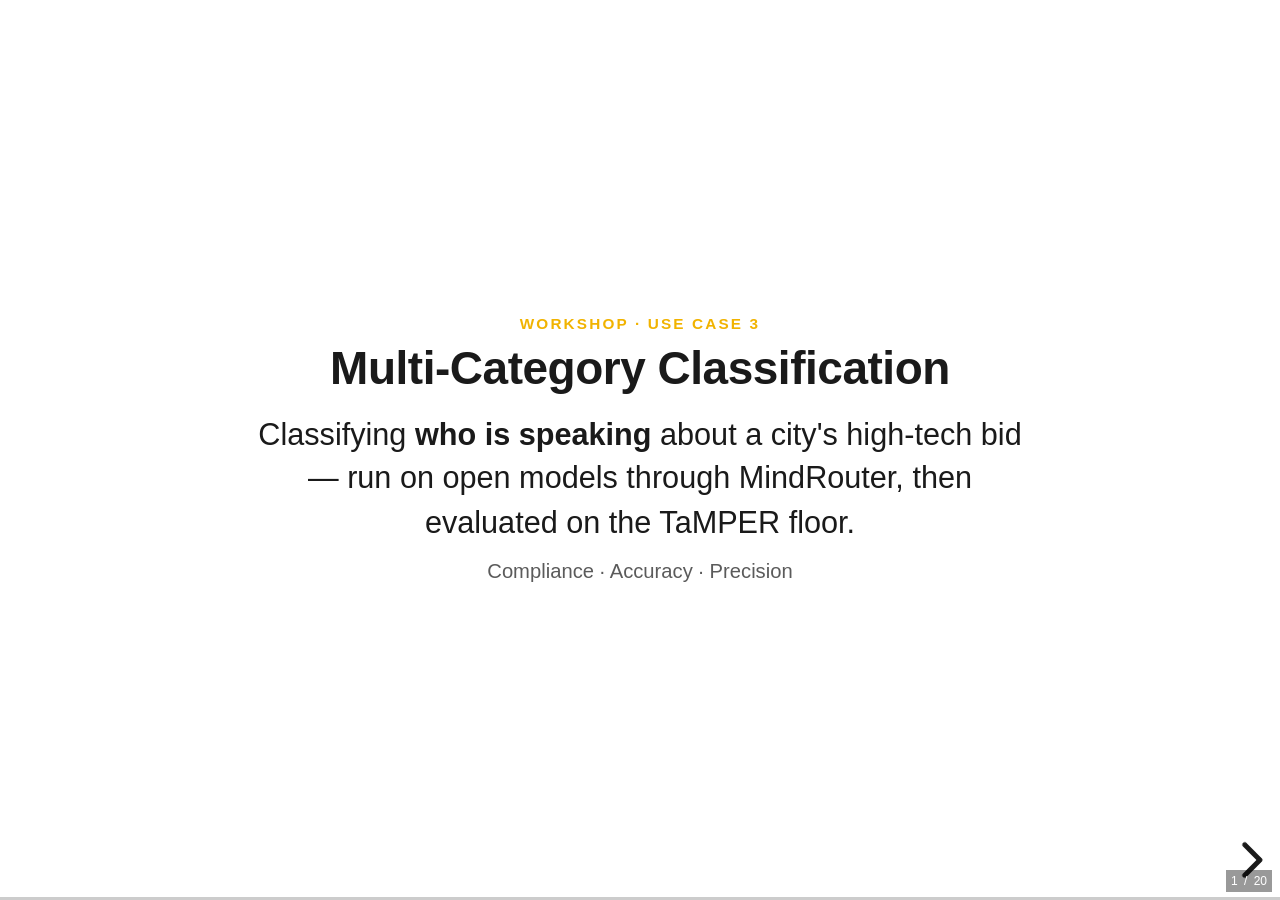
==== docs/use-case-3-classification.html @ ebad3abc "Add PMRC 2026 TaMPER talk deck Interactive reveal.js deck for the PMRC 2026 pre-conference workshop " ====
<!DOCTYPE html>
<html lang="en">
  <head>
    <meta charset="UTF-8" />
    <meta name="viewport" content="width=device-width, initial-scale=1.0" />
    <meta name="theme-color" content="#f1b300" />
    <title>Use Case 3 — Multi-Category Classification</title>
    <link rel="stylesheet" href="reveal/dist/reveal.css" />
    <link rel="stylesheet" href="reveal/dist/theme/white.css" />
    <link rel="stylesheet" href="slides.css" />
    <link rel="stylesheet" href="tamper.css" />
    <style>
      :root { --accent: #f1b300; --ink: #1a1a1a; --muted: #5b5b5b; --line: #e6e6e6; }
      .reveal .uc-kicker { color: var(--accent); font-weight: 700; letter-spacing: .14em;
        text-transform: uppercase; font-size: .5em; margin: 0 0 .3em; }
      .reveal h2 { font-size: 1.5em; margin: 0 0 .35em; }
      .reveal h3 { font-size: 1.05em; color: var(--muted); font-weight: 600; }
      .reveal .lead { font-size: 1.0em; color: var(--ink); max-width: 26em; margin: .2em auto; line-height: 1.45; }
      .reveal .left { text-align: left; }
      .reveal ul.tight { display: inline-block; text-align: left; line-height: 1.5; font-size: .92em; }
      .reveal .pill { display:inline-block; border:1px solid var(--line); border-radius:999px;
        padding:.12em .7em; margin:.18em; font-size:.62em; background:#fafafa; }
      .reveal .pill b { color: var(--accent); }
      .reveal .promptbox { text-align:left; background:#0f1117; color:#e9e9e9; border-radius:10px;
        padding:.8em 1em; font: 400 .42em/1.5 "SF Mono", ui-monospace, Menlo, Consolas, monospace;
        max-width: 92%; margin: .3em auto; white-space: pre-wrap; max-height: 62vh; overflow:auto; }
      .reveal .promptbox .k { color: var(--accent); }
      .reveal .codecols { display:flex; gap:1.1em; align-items:stretch; text-align:left; margin-top:.2em; }
      .reveal .codecol { flex:1 1 0; min-width:0; }
      .reveal .codecol .lbl { font-size:.5em; font-weight:700; letter-spacing:.06em; text-transform:uppercase;
        padding:.15em .5em; border-radius:6px 6px 0 0; display:inline-block; }
      .reveal .codecol.py .lbl { background:#3776ab; color:#fff; }
      .reveal .codecol.r  .lbl { background:#276dc3; color:#fff; }
      .reveal pre.code { margin:0; background:#0f1117; color:#e9e9e9; border-radius:0 8px 8px 8px;
        padding:.7em .85em; font: 400 .40em/1.45 "SF Mono", ui-monospace, Menlo, Consolas, monospace;
        overflow:auto; max-height:58vh; }
      .reveal pre.code .c { color:#7f8aa3; }        /* comment */
      .reveal .matrix { border-collapse:collapse; margin:.3em auto; font-size:.62em; }
      .reveal .matrix td, .reveal .matrix th { border:1px solid var(--line); padding:.3em .7em; }
      .reveal .matrix th { background:#fafafa; }
      .reveal .note { color: var(--muted); font-size:.66em; margin-top:.5em; }
      .reveal section.divider h2 { font-size:2.2em; }
      .reveal section.divider .uc-kicker { font-size:.6em; }
    </style>
  </head>
  <body>
    <div class="reveal">
      <div class="slides">

        <!-- 1 — TITLE -->
        <section data-background-color="#ffffff">
          <p class="uc-kicker">Workshop · Use Case 3</p>
          <h2>Multi-Category Classification</h2>
          <p class="lead">Classifying <b>who is speaking</b> about a city's high-tech bid —
            run on open models through MindRouter, then evaluated on the TaMPER floor.</p>
          <p class="note">Compliance · Accuracy · Precision</p>
        </section>

        <!-- 2 — TASK -->
        <section data-background-color="#ffffff">
          <p class="uc-kicker">Task</p>
          <h2>Who is the author?</h2>
          <ul class="tight">
            <li><b>Input:</b> 39 synthetic Twitter <b>bios</b> about a city's bid to land a high-tech innovation center.</li>
            <li><b>Goal:</b> label each author as one of four <b>user types</b>.</li>
            <li><b>Reference:</b> every bio carries a human <b>gold label</b> (<code>usertype_label</code>) so we can score the model.</li>
          </ul>
          <p style="margin-top:.5em;">
            <span class="pill">General Public</span>
            <span class="pill">Media</span>
            <span class="pill">Other Stakeholders</span>
            <span class="pill">Politicians / Government</span>
          </p>
          <p class="note">The bio, not the tweet, is the unit classified.</p>
        </section>

        <!-- 3 — MODELS -->
        <section data-background-color="#ffffff">
          <p class="uc-kicker">Models</p>
          <h2>Three open models, two temperatures</h2>
          <p style="margin:.3em 0;">
            <span class="pill"><b>Qwen 3.6 (35B)</b> · Alibaba</span>
            <span class="pill"><b>GPT-OSS (120B)</b> · OpenAI</span>
            <span class="pill"><b>Gemma 4 (31B)</b> · Google</span>
          </p>
          <p class="lead">Cross-<i>family</i> on purpose — benchmark scores don't predict <i>your</i> task,
            so compare architectures, not variants of one.</p>
          <p style="margin-top:.4em;">
            <span class="pill">temperature <b>0</b> — deterministic</span>
            <span class="pill">temperature <b>1</b> — creative / variable</span>
          </p>
          <p class="note">All served on-premise through the MindRouter gateway (OpenAI-compatible API).</p>
        </section>

        <!-- 4 — PROMPT (full) -->
        <section data-background-color="#ffffff">
          <p class="uc-kicker">Prompt · detailed</p>
          <h2>The full instrument</h2>
          <div class="promptbox"><span class="k">Classification_prompt_reform  (verbatim from Workflow.ipynb)</span>

Task Overview: You are going to classify the author of a given Twitter bio into one of 4 distinct categories, General Public, Business Stakeholder, Media, Politicians and Government Accounts and provide a brief explanation for your decision.

Definitions: Business Stakeholder- Private-sector or quasi-private actors that stand to gain directly from the deal and actively promote it. This group comprises corporate representatives (e.g., Amazon executives or spokespersons), commercial real-estate developers, site-selection consultants, lobbyists, and trade-association accounts. Their messages tend to highlight job creation, tax-base growth, and the competitive advantages of their locality, often using language such as "investment," "opportunity," or "bring Amazon home."
Politician or Government Account-Actors who hold formal authority in the policy-making process. They include elected officials (mayors, governors, city council members) who can publicly claim credit or deflect blame, and career civil servants (city planners, economic-development staff, agency heads). On Twitter they usually tweet from verified or official-government handles, reference "our city," "we're offering," or cite legislative actions.
Media-Information-dissemination entities that report on, interpret, and frame the HQ2 competition for the public. This includes local-news stations, regional newspapers, national business press, and individual reporters' personal accounts.
General Public-All remaining individual users who do not belong to the three organized groups above. They are ordinary residents, voters, community-organizers, or "concerned citizens."

Task: carefully read the author biography from a Twitter bio, identify which of the four categories the author belongs to, and provide a brief explanation.
Your response must belong to one of: 1) Business Stakeholder, 2) Politician or Government Account, 3) Media, 4) General Public

Twitter Bio: {text}

Instructions:
2) Return the output as valid JSON: {Category: &lt;"Business Stakeholder"|"Politician or Government Account"|"Media"|"General Public"&gt;, Explanation: &lt;Insert Explanation Here&gt;}.
4) Review your choice against its definition: {text}
5) Provide a brief explanation that justifies your choice over the other options.

Output:
{Category: &lt;...&gt;, Explanation: &lt;Insert Explanation Here&gt;}</div>
        </section>

        <!-- 5 — PROMPT (simple) -->
        <section data-background-color="#ffffff">
          <p class="uc-kicker">Prompt · stripped-down</p>
          <h2>Same task, no scaffolding</h2>
          <div class="promptbox"><span class="k">Classification_prompt_org  (verbatim from Workflow.ipynb)</span>

I want you to perform a data annotation task. Your task is to carefully read the text and identify the category that best matches the Twitter Bio Description.
Your response must belong to one of the four categories: Business Stakeholder, Politician or Government Account, Media, or General Public.
In your output, only respond with the name of the polarity: Business Stakeholder, Politician or Government Account, Media, or General Public, depending on the information in the Twitter Bio provided. In your output, I also want you to provide an explanation for the output.

Provide your response in the first line and provide the explanation for your response in the second line.
Twitter Bio: &lt;{text}&gt;</div>
          <p class="note">Same four categories — the <b>only</b> change is dropping the definitions and step-by-step
            instructions (and it asks for plain text, not JSON). We measure what that costs.</p>
        </section>

        <!-- 6 — RUN IT -->
        <section data-background-color="#ffffff">
          <p class="uc-kicker">Run it</p>
          <h2>The experimental design</h2>
          <ul class="tight">
            <li><b>Repeat for precision:</b> classify every bio <b>5×</b> per model, across all three models
              (single prompt per call).</li>
            <li><b>Then pick one model</b> and run the whole batch once under each condition:</li>
          </ul>
          <table class="matrix">
            <tr><th>Temperature</th><th>Prompt</th><th>Output format</th></tr>
            <tr><td>0</td><td>full</td><td>structured</td></tr>
            <tr><td>1</td><td>simple</td><td>unstructured</td></tr>
          </table>
          <p class="note">2 temperatures × 2 prompts × 2 output formats = <b>8 conditions</b>, one full pass each.</p>
        </section>

        <!-- 7 — EVALUATION divider -->
        <section class="divider" data-background-color="#ffffff">
          <p class="uc-kicker">The evaluation suite</p>
          <h2>Compliance · Accuracy · Precision</h2>
          <p class="lead">A concept, then the Python and R that compute it — side by side.</p>
        </section>

        <!-- 8 — COMPLIANCE concept -->
        <section data-background-color="#ffffff">
          <p class="uc-kicker">1 · Compliance</p>
          <h2>Did it produce usable output?</h2>
          <ul class="tight">
            <li>The <b>operational gate</b>: is the output structurally conformant?</li>
            <li>Two checks: <b>% missing</b> (blank fields) and <b>% correct type</b> (the label is one of the predefined categories).</li>
            <li>Low compliance = a system-level problem, before accuracy even matters.</li>
            <li>Structured output is the proactive fix — it <i>forces</i> a valid label.</li>
          </ul>
          <p class="note">This is where "structured vs unstructured" earns its place in the design.</p>
        </section>

        <!-- 9 — COMPLIANCE code -->
        <section data-background-color="#ffffff">
          <p class="uc-kicker">1 · Compliance — the code</p>
          <div class="codecols">
            <div class="codecol py"><span class="lbl">Python</span>
<pre class="code"><span class="c"># % missing, % valid label</span>
def compliance(recs):
    n = len(recs)
    miss  = sum(r["category"] in (None,"")
                for r in recs)
    valid = sum(r["category"] in CATEGORIES
                for r in recs)
    return {"pct_missing": 100*miss/n,
            "pct_valid":   100*valid/n}</pre>
            </div>
            <div class="codecol r"><span class="lbl">R</span>
<pre class="code"><span class="c"># tidyverse</span>
compliance_table &lt;- function(runs) runs |>
  group_by(model, prompt) |>
  summarise(
    pct_missing = 100*mean(is.na(pred)),
    pct_valid   = 100*mean(pred %in% CATEGORIES),
    .groups = "drop")</pre>
            </div>
          </div>
        </section>

        <!-- COMPLIANCE results -->
        <section data-background-color="#ffffff">
          <p class="uc-kicker">1 · Compliance — results</p>
          <h2>Did the models emit valid labels?</h2>
          <table class="matrix">
            <tr><th>Model</th><th>Valid label</th><th>Missing</th></tr>
            <tr><td>Qwen 3.6 (35B)</td><td>100%</td><td>0%</td></tr>
            <tr><td>GPT-OSS (120B)</td><td>100%</td><td>0%</td></tr>
            <tr><td>Gemma 4 (31B)</td><td>95.9%</td><td>4.1%</td></tr>
          </table>
          <p class="note">reform prompt · temp 0 · structured · 39 bios &times; 5 runs. Near-perfect across the board;
            Gemma's small dip is a few transient API timeouts, not format failures.</p>
        </section>

        <!-- 10 — ACCURACY concept -->
        <section data-background-color="#ffffff">
          <p class="uc-kicker">2 · Accuracy (Trueness)</p>
          <h2>Is it close to the human reference?</h2>
          <ul class="tight">
            <li><b>Exact match</b> of the predicted label to the human gold label.</li>
            <li>Reported per model × prompt; add macro <b>precision / recall / F1</b> for imbalanced classes.</li>
            <li>Differences between prompts (or models) are confirmed with <b>McNemar's test</b>, not eyeballed.</li>
          </ul>
          <p class="note">"Trueness" = closeness to the reference. Distinct from <i>precision-the-criterion</i>, which is about consistency.</p>
        </section>

        <!-- 11 — ACCURACY code -->
        <section data-background-color="#ffffff">
          <p class="uc-kicker">2 · Accuracy — the code</p>
          <div class="codecols">
            <div class="codecol py"><span class="lbl">Python</span>
<pre class="code"><span class="c"># exact match vs gold</span>
def accuracy(recs):
    pairs = [(canon(r["category"]),
              canon(r["gold"])) for r in recs]
    pairs = [(p,g) for p,g in pairs if p and g]
    return 100*mean(p==g for p,g in pairs)</pre>
            </div>
            <div class="codecol r"><span class="lbl">R</span>
<pre class="code"><span class="c"># tidyverse</span>
trueness_table &lt;- function(runs) runs |>
  group_by(model, prompt) |>
  summarise(
    accuracy = 100*mean(pred == gold,
                        na.rm = TRUE),
    .groups = "drop")</pre>
            </div>
          </div>
        </section>

        <!-- ACCURACY results -->
        <section data-background-color="#ffffff">
          <p class="uc-kicker">2 · Accuracy — results</p>
          <h2>How close to the human gold?</h2>
          <table class="matrix">
            <tr><th>Model</th><th>Accuracy</th></tr>
            <tr><td>Qwen 3.6 (35B)</td><td>83.1%</td></tr>
            <tr><td>Gemma 4 (31B)</td><td>82.4%</td></tr>
            <tr><td>GPT-OSS (120B)</td><td>80.0%</td></tr>
          </table>
          <p class="note">Exact match vs human label · reform prompt · temp 0 · structured · 39 bios pooled over 5 runs.
            Tight band — all three within ~3 points.</p>
        </section>

        <!-- McNEMAR concept -->
        <section data-background-color="#ffffff">
          <p class="uc-kicker">2 · Accuracy — is the gap real?</p>
          <h2>McNemar's test</h2>
          <ul class="tight">
            <li><b>Goal:</b> the models' accuracies differ (83 vs 80 vs 82) — real difference, or run-to-run noise?</li>
            <li><b>Step 1.</b> Score every prediction right/wrong against the human gold standard.</li>
            <li><b>Step 2.</b> Pair two models on the <b>same bio</b> (and iteration).</li>
            <li><b>Step 3.</b> Keep only the <b>disagreements</b> — bios one model gets right and the other wrong.</li>
            <li><b>Step 4.</b> Exact binomial test on those discordant counts &rarr; a <i>p</i>-value.</li>
          </ul>
          <p class="note">Paired and per-item — the right test when both models see the exact same data.</p>
        </section>

        <!-- McNEMAR code -->
        <section data-background-color="#ffffff">
          <p class="uc-kicker">2 · McNemar — the code</p>
          <div class="codecols">
            <div class="codecol py"><span class="lbl">Python</span>
<pre class="code"><span class="c"># statsmodels, exact binomial</span>
from statsmodels.stats.contingency_tables \
     import mcnemar

df["correct"] = (df.pred == df.gold).astype(int)
a = df[df.model==m1].set_index(["id","it"]).correct
b = df[df.model==m2].set_index(["id","it"]).correct
tab = [[((a==1)&(b==1)).sum(), ((a==1)&(b==0)).sum()],
       [((a==0)&(b==1)).sum(), ((a==0)&(b==0)).sum()]]
mcnemar(tab, exact=True)        # .statistic .pvalue</pre>
            </div>
            <div class="codecol r"><span class="lbl">R</span>
<pre class="code"><span class="c"># exact McNemar = binom test on discordants</span>
a &lt;- df$correct[df$model == m1]   # aligned by
b &lt;- df$correct[df$model == m2]   # id + iteration
tab &lt;- table(a, b)
binom.test(tab["1","0"],
           tab["1","0"] + tab["0","1"], 0.5)</pre>
            </div>
          </div>
        </section>

        <!-- McNEMAR results -->
        <section data-background-color="#ffffff">
          <p class="uc-kicker">2 · Accuracy — model comparison</p>
          <h2>Are the model gaps significant?</h2>
          <table class="matrix">
            <tr><th>Comparison</th><th>Accuracy</th><th>Discordant</th><th>McNemar <i>p</i></th></tr>
            <tr><td>Qwen 3.6 vs GPT-OSS</td><td>83.1 vs 80.0</td><td>17 / 11</td><td>0.345</td></tr>
            <tr><td>Qwen 3.6 vs Gemma 4</td><td>83.1 vs 82.4</td><td>13 / 13</td><td>1.000</td></tr>
            <tr><td>GPT-OSS vs Gemma 4</td><td>80.0 vs 82.4</td><td>12 / 16</td><td>0.572</td></tr>
          </table>
          <p class="note"><b>None are significant</b> (all <i>p</i> &gt; 0.05). The ~3-point accuracy gaps are noise —
            on this task, model choice doesn't move trueness. (The prompt does — that's the matrix.)</p>
        </section>

        <!-- 12 — PRECISION concept -->
        <section data-background-color="#ffffff">
          <p class="uc-kicker">3 · Precision</p>
          <h2>Does it say the same thing twice?</h2>
          <ul class="tight">
            <li>Run the <b>same prompt on the same bio 5×</b> and measure consistency.</li>
            <li><b>Agreement rate</b> — share of items where all runs agree.</li>
            <li><b>Krippendorff's α (nominal)</b> — chance-corrected reliability across iterations.</li>
            <li>Low precision undermines any single run, even an accurate one.</li>
          </ul>
          <p class="note">Temperature 0 should be steadier than temperature 1 — the design lets us see it.</p>
        </section>

        <!-- 13 — PRECISION code -->
        <section data-background-color="#ffffff">
          <p class="uc-kicker">3 · Precision — the code</p>
          <div class="codecols">
            <div class="codecol py"><span class="lbl">Python</span>
<pre class="code"><span class="c"># agreement + Krippendorff alpha</span>
def precision(recs):
    items = defaultdict(list)
    for r in recs:
        items[r["id"]].append(canon(r["category"]))
    agree = [len(set(v))==1 for v in items.values()]
    return {"agreement_rate": 100*mean(agree),
            "kripp_alpha": kripp_alpha_nominal(items)}</pre>
            </div>
            <div class="codecol r"><span class="lbl">R</span>
<pre class="code"><span class="c"># tidyverse + base-R alpha</span>
precision_table &lt;- function(runs) runs |>
  group_by(model, prompt) |>
  summarise(
    agreement_rate = 100*mean(all_agree(pred)),
    kripp_alpha = kripp_alpha_nominal(
                    pred, iteration),
    .groups = "drop")</pre>
            </div>
          </div>
        </section>

        <!-- PRECISION results -->
        <section data-background-color="#ffffff">
          <p class="uc-kicker">3 · Precision — results</p>
          <h2>Same answer across 5 runs?</h2>
          <table class="matrix">
            <tr><th>Model</th><th>Agreement</th><th>Krippendorff &alpha;</th></tr>
            <tr><td>Gemma 4 (31B)</td><td>100%</td><td>1.00</td></tr>
            <tr><td>Qwen 3.6 (35B)</td><td>97.4%</td><td>0.97</td></tr>
            <tr><td>GPT-OSS (120B)</td><td>87.2%</td><td>0.90</td></tr>
          </table>
          <p class="note">39 bios &times; 5 iterations · reform prompt · temp 0 · structured.
            Gemma perfectly reproducible; GPT-OSS the most variable.</p>
        </section>

        <!-- CLOSE -->
        <section class="divider" data-background-color="#ffffff">
          <p class="uc-kicker">Use Case 3</p>
          <h2>One task, fully evaluated</h2>
          <p class="lead">Three models, two temperatures, two prompts, structured vs not —
            scored on compliance, accuracy, and precision, in Python <i>and</i> R.</p>
          <p class="note">Script: <code>use_case_3_classification.py</code> · R suite: <code>evaluation_code.md</code></p>
        </section>

      </div>
    </div>

    <script src="reveal/dist/reveal.js"></script>
    <script>
      Reveal.initialize({
        hash: true, slideNumber: 'c/t',
        width: 1100, height: 720, margin: 0.06,
        controls: true, progress: true, center: true,
        transition: 'slide'
      });
    </script>
  </body>
</html>
---- docs/reveal/dist/reveal.css ----
/**
 * reveal.js 5.2.0
 * https://revealjs.com
 * MIT licensed
 *
 * Copyright (C) 2011-2024 Hakim El Hattab, https://hakim.se
 */

.reveal .r-stretch,.reveal .stretch{max-width:none;max-height:none}.reveal pre.r-stretch code,.reveal pre.stretch code{height:100%;max-height:100%;box-sizing:border-box}.reveal .r-fit-text{display:inline-block;white-space:nowrap}.reveal .r-stack{display:grid;grid-template-rows:100%}.reveal .r-stack>*{grid-area:1/1;margin:auto}.reveal .r-hstack,.reveal .r-vstack{display:flex}.reveal .r-hstack img,.reveal .r-hstack video,.reveal .r-vstack img,.reveal .r-vstack video{min-width:0;min-height:0;object-fit:contain}.reveal .r-vstack{flex-direction:column;align-items:center;justify-content:center}.reveal .r-hstack{flex-direction:row;align-items:center;justify-content:center}.reveal .items-stretch{align-items:stretch}.reveal .items-start{align-items:flex-start}.reveal .items-center{align-items:center}.reveal .items-end{align-items:flex-end}.reveal .justify-between{justify-content:space-between}.reveal .justify-around{justify-content:space-around}.reveal .justify-start{justify-content:flex-start}.reveal .justify-center{justify-content:center}.reveal .justify-end{justify-content:flex-end}html.reveal-full-page{width:100%;height:100%;height:100vh;height:calc(var(--vh,1vh) * 100);height:100dvh;overflow:hidden}.reveal-viewport{height:100%;overflow:hidden;position:relative;line-height:1;margin:0;background-color:#fff;color:#000;--r-controls-spacing:12px;--r-overlay-header-height:40px;--r-overlay-margin:0px;--r-overlay-padding:6px;--r-overlay-gap:5px}@media screen and (max-width:1024px),(max-height:768px){.reveal-viewport{--r-overlay-header-height:26px}}.reveal-viewport:fullscreen{top:0!important;left:0!important;width:100%!important;height:100%!important;transform:none!important}.reveal .fragment{transition:all .2s ease}.reveal .fragment:not(.custom){opacity:0;visibility:hidden;will-change:opacity}.reveal .fragment.visible{opacity:1;visibility:inherit}.reveal .fragment.disabled{transition:none}.reveal .fragment.grow{opacity:1;visibility:inherit}.reveal .fragment.grow.visible{transform:scale(1.3)}.reveal .fragment.shrink{opacity:1;visibility:inherit}.reveal .fragment.shrink.visible{transform:scale(.7)}.reveal .fragment.zoom-in{transform:scale(.1)}.reveal .fragment.zoom-in.visible{transform:none}.reveal .fragment.fade-out{opacity:1;visibility:inherit}.reveal .fragment.fade-out.visible{opacity:0;visibility:hidden}.reveal .fragment.semi-fade-out{opacity:1;visibility:inherit}.reveal .fragment.semi-fade-out.visible{opacity:.5;visibility:inherit}.reveal .fragment.strike{opacity:1;visibility:inherit}.reveal .fragment.strike.visible{text-decoration:line-through}.reveal .fragment.fade-up{transform:translate(0,40px)}.reveal .fragment.fade-up.visible{transform:translate(0,0)}.reveal .fragment.fade-down{transform:translate(0,-40px)}.reveal .fragment.fade-down.visible{transform:translate(0,0)}.reveal .fragment.fade-right{transform:translate(-40px,0)}.reveal .fragment.fade-right.visible{transform:translate(0,0)}.reveal .fragment.fade-left{transform:translate(40px,0)}.reveal .fragment.fade-left.visible{transform:translate(0,0)}.reveal .fragment.current-visible,.reveal .fragment.fade-in-then-out{opacity:0;visibility:hidden}.reveal .fragment.current-visible.current-fragment,.reveal .fragment.fade-in-then-out.current-fragment{opacity:1;visibility:inherit}.reveal .fragment.fade-in-then-semi-out{opacity:0;visibility:hidden}.reveal .fragment.fade-in-then-semi-out.visible{opacity:.5;visibility:inherit}.reveal .fragment.fade-in-then-semi-out.current-fragment{opacity:1;visibility:inherit}.reveal .fragment.highlight-blue,.reveal .fragment.highlight-current-blue,.reveal .fragment.highlight-current-green,.reveal .fragment.highlight-current-red,.reveal .fragment.highlight-green,.reveal .fragment.highlight-red{opacity:1;visibility:inherit}.reveal .fragment.highlight-red.visible{color:#ff2c2d}.reveal .fragment.highlight-green.visible{color:#17ff2e}.reveal .fragment.highlight-blue.visible{color:#1b91ff}.reveal .fragment.highlight-current-red.current-fragment{color:#ff2c2d}.reveal .fragment.highlight-current-green.current-fragment{color:#17ff2e}.reveal .fragment.highlight-current-blue.current-fragment{color:#1b91ff}.reveal:after{content:"";font-style:italic}.reveal iframe{z-index:1}.reveal a{position:relative}@keyframes bounce-right{0%,10%,25%,40%,50%{transform:translateX(0)}20%{transform:translateX(10px)}30%{transform:translateX(-5px)}}@keyframes bounce-left{0%,10%,25%,40%,50%{transform:translateX(0)}20%{transform:translateX(-10px)}30%{transform:translateX(5px)}}@keyframes bounce-down{0%,10%,25%,40%,50%{transform:translateY(0)}20%{transform:translateY(10px)}30%{transform:translateY(-5px)}}.reveal .controls{display:none;position:absolute;top:auto;bottom:var(--r-controls-spacing);right:var(--r-controls-spacing);left:auto;z-index:11;color:#000;pointer-events:none;font-size:10px}.reveal .controls button{position:absolute;padding:0;background-color:transparent;border:0;outline:0;cursor:pointer;color:currentColor;transform:scale(.9999);transition:color .2s ease,opacity .2s ease,transform .2s ease;z-index:2;pointer-events:auto;font-size:inherit;visibility:hidden;opacity:0;-webkit-appearance:none;-webkit-tap-highlight-color:transparent}.reveal .controls .controls-arrow:after,.reveal .controls .controls-arrow:before{content:"";position:absolute;top:0;left:0;width:2.6em;height:.5em;border-radius:.25em;background-color:currentColor;transition:all .15s ease,background-color .8s ease;transform-origin:.2em 50%;will-change:transform}.reveal .controls .controls-arrow{position:relative;width:3.6em;height:3.6em}.reveal .controls .controls-arrow:before{transform:translateX(.5em) translateY(1.55em) rotate(45deg)}.reveal .controls .controls-arrow:after{transform:translateX(.5em) translateY(1.55em) rotate(-45deg)}.reveal .controls .controls-arrow:hover:before{transform:translateX(.5em) translateY(1.55em) rotate(40deg)}.reveal .controls .controls-arrow:hover:after{transform:translateX(.5em) translateY(1.55em) rotate(-40deg)}.reveal .controls .controls-arrow:active:before{transform:translateX(.5em) translateY(1.55em) rotate(36deg)}.reveal .controls .controls-arrow:active:after{transform:translateX(.5em) translateY(1.55em) rotate(-36deg)}.reveal .controls .navigate-left{right:6.4em;bottom:3.2em;transform:translateX(-10px)}.reveal .controls .navigate-left.highlight{animation:bounce-left 2s 50 both ease-out}.reveal .controls .navigate-right{right:0;bottom:3.2em;transform:translateX(10px)}.reveal .controls .navigate-right .controls-arrow{transform:rotate(180deg)}.reveal .controls .navigate-right.highlight{animation:bounce-right 2s 50 both ease-out}.reveal .controls .navigate-up{right:3.2em;bottom:6.4em;transform:translateY(-10px)}.reveal .controls .navigate-up .controls-arrow{transform:rotate(90deg)}.reveal .controls .navigate-down{right:3.2em;bottom:-1.4em;padding-bottom:1.4em;transform:translateY(10px)}.reveal .controls .navigate-down .controls-arrow{transform:rotate(-90deg)}.reveal .controls .navigate-down.highlight{animation:bounce-down 2s 50 both ease-out}.reveal .controls[data-controls-back-arrows=faded] .navigate-up.enabled{opacity:.3}.reveal .controls[data-controls-back-arrows=faded] .navigate-up.enabled:hover{opacity:1}.reveal .controls[data-controls-back-arrows=hidden] .navigate-up.enabled{opacity:0;visibility:hidden}.reveal .controls .enabled{visibility:visible;opacity:.9;cursor:pointer;transform:none}.reveal .controls .enabled.fragmented{opacity:.5}.reveal .controls .enabled.fragmented:hover,.reveal .controls .enabled:hover{opacity:1}.reveal:not(.rtl) .controls[data-controls-back-arrows=faded] .navigate-left.enabled{opacity:.3}.reveal:not(.rtl) .controls[data-controls-back-arrows=faded] .navigate-left.enabled:hover{opacity:1}.reveal:not(.rtl) .controls[data-controls-back-arrows=hidden] .navigate-left.enabled{opacity:0;visibility:hidden}.reveal.rtl .controls[data-controls-back-arrows=faded] .navigate-right.enabled{opacity:.3}.reveal.rtl .controls[data-controls-back-arrows=faded] .navigate-right.enabled:hover{opacity:1}.reveal.rtl .controls[data-controls-back-arrows=hidden] .navigate-right.enabled{opacity:0;visibility:hidden}.reveal[data-navigation-mode=linear].has-horizontal-slides .navigate-down,.reveal[data-navigation-mode=linear].has-horizontal-slides .navigate-up{display:none}.reveal:not(.has-vertical-slides) .controls .navigate-left,.reveal[data-navigation-mode=linear].has-horizontal-slides .navigate-left{bottom:1.4em;right:5.5em}.reveal:not(.has-vertical-slides) .controls .navigate-right,.reveal[data-navigation-mode=linear].has-horizontal-slides .navigate-right{bottom:1.4em;right:.5em}.reveal:not(.has-horizontal-slides) .controls .navigate-up{right:1.4em;bottom:5em}.reveal:not(.has-horizontal-slides) .controls .navigate-down{right:1.4em;bottom:.5em}.reveal.has-dark-background .controls{color:#fff}.reveal.has-light-background .controls{color:#000}.reveal.no-hover .controls .controls-arrow:active:before,.reveal.no-hover .controls .controls-arrow:hover:before{transform:translateX(.5em) translateY(1.55em) rotate(45deg)}.reveal.no-hover .controls .controls-arrow:active:after,.reveal.no-hover .controls .controls-arrow:hover:after{transform:translateX(.5em) translateY(1.55em) rotate(-45deg)}@media screen and (min-width:500px){.reveal-viewport{--r-controls-spacing:0.8em}.reveal .controls[data-controls-layout=edges]{top:0;right:0;bottom:0;left:0}.reveal .controls[data-controls-layout=edges] .navigate-down,.reveal .controls[data-controls-layout=edges] .navigate-left,.reveal .controls[data-controls-layout=edges] .navigate-right,.reveal .controls[data-controls-layout=edges] .navigate-up{bottom:auto;right:auto}.reveal .controls[data-controls-layout=edges] .navigate-left{top:50%;left:var(--r-controls-spacing);margin-top:-1.8em}.reveal .controls[data-controls-layout=edges] .navigate-right{top:50%;right:var(--r-controls-spacing);margin-top:-1.8em}.reveal .controls[data-controls-layout=edges] .navigate-up{top:var(--r-controls-spacing);left:50%;margin-left:-1.8em}.reveal .controls[data-controls-layout=edges] .navigate-down{bottom:calc(var(--r-controls-spacing) - 1.4em + .3em);left:50%;margin-left:-1.8em}}.reveal .progress{position:absolute;display:none;height:3px;width:100%;bottom:0;left:0;z-index:10;background-color:rgba(0,0,0,.2);color:#fff}.reveal .progress:after{content:"";display:block;position:absolute;height:10px;width:100%;top:-10px}.reveal .progress span{display:block;height:100%;width:100%;background-color:currentColor;transition:transform .8s cubic-bezier(.26,.86,.44,.985);transform-origin:0 0;transform:scaleX(0)}.reveal .slide-number{position:absolute;display:block;right:8px;bottom:8px;z-index:31;font-family:Helvetica,sans-serif;font-size:12px;line-height:1;color:#fff;background-color:rgba(0,0,0,.4);padding:5px}.reveal .slide-number a{color:currentColor}.reveal .slide-number-delimiter{margin:0 3px}.reveal{position:relative;width:100%;height:100%;overflow:hidden;touch-action:pinch-zoom}.reveal.embedded{touch-action:pan-y}.reveal.embedded.is-vertical-slide{touch-action:none}.reveal .slides{position:absolute;width:100%;height:100%;top:0;right:0;bottom:0;left:0;margin:auto;pointer-events:none;overflow:visible;z-index:1;text-align:center;perspective:600px;perspective-origin:50% 40%}.reveal .slides>section{perspective:600px}.reveal .slides>section,.reveal .slides>section>section{display:none;position:absolute;width:100%;pointer-events:auto;z-index:10;transform-style:flat;transition:transform-origin .8s cubic-bezier(.26,.86,.44,.985),transform .8s cubic-bezier(.26,.86,.44,.985),visibility .8s cubic-bezier(.26,.86,.44,.985),opacity .8s cubic-bezier(.26,.86,.44,.985)}.reveal[data-transition-speed=fast] .slides section{transition-duration:.4s}.reveal[data-transition-speed=slow] .slides section{transition-duration:1.2s}.reveal .slides section[data-transition-speed=fast]{transition-duration:.4s}.reveal .slides section[data-transition-speed=slow]{transition-duration:1.2s}.reveal .slides>section.stack{padding-top:0;padding-bottom:0;pointer-events:none;height:100%}.reveal .slides>section.present,.reveal .slides>section>section.present{display:block;z-index:11;opacity:1}.reveal .slides>section:empty,.reveal .slides>section>section:empty,.reveal .slides>section>section[data-background-interactive],.reveal .slides>section[data-background-interactive]{pointer-events:none}.reveal.center,.reveal.center .slides,.reveal.center .slides section{min-height:0!important}.reveal .slides>section:not(.present),.reveal .slides>section>section:not(.present){pointer-events:none}.reveal.overview .slides>section,.reveal.overview .slides>section>section{pointer-events:auto}.reveal .slides>section.future,.reveal .slides>section.future>section,.reveal .slides>section.past,.reveal .slides>section.past>section,.reveal .slides>section>section.future,.reveal .slides>section>section.past{opacity:0}.reveal .slides>section[data-transition=slide].past,.reveal .slides>section[data-transition~=slide-out].past,.reveal.slide .slides>section:not([data-transition]).past{transform:translate(-150%,0)}.reveal .slides>section[data-transition=slide].future,.reveal .slides>section[data-transition~=slide-in].future,.reveal.slide .slides>section:not([data-transition]).future{transform:translate(150%,0)}.reveal .slides>section>section[data-transition=slide].past,.reveal .slides>section>section[data-transition~=slide-out].past,.reveal.slide .slides>section>section:not([data-transition]).past{transform:translate(0,-150%)}.reveal .slides>section>section[data-transition=slide].future,.reveal .slides>section>section[data-transition~=slide-in].future,.reveal.slide .slides>section>section:not([data-transition]).future{transform:translate(0,150%)}.reveal .slides>section[data-transition=linear].past,.reveal .slides>section[data-transition~=linear-out].past,.reveal.linear .slides>section:not([data-transition]).past{transform:translate(-150%,0)}.reveal .slides>section[data-transition=linear].future,.reveal .slides>section[data-transition~=linear-in].future,.reveal.linear .slides>section:not([data-transition]).future{transform:translate(150%,0)}.reveal .slides>section>section[data-transition=linear].past,.reveal .slides>section>section[data-transition~=linear-out].past,.reveal.linear .slides>section>section:not([data-transition]).past{transform:translate(0,-150%)}.reveal .slides>section>section[data-transition=linear].future,.reveal .slides>section>section[data-transition~=linear-in].future,.reveal.linear .slides>section>section:not([data-transition]).future{transform:translate(0,150%)}.reveal .slides section[data-transition=default].stack,.reveal.default .slides section.stack{transform-style:preserve-3d}.reveal .slides>section[data-transition=default].past,.reveal .slides>section[data-transition~=default-out].past,.reveal.default .slides>section:not([data-transition]).past{transform:translate3d(-100%,0,0) rotateY(-90deg) translate3d(-100%,0,0)}.reveal .slides>section[data-transition=default].future,.reveal .slides>section[data-transition~=default-in].future,.reveal.default .slides>section:not([data-transition]).future{transform:translate3d(100%,0,0) rotateY(90deg) translate3d(100%,0,0)}.reveal .slides>section>section[data-transition=default].past,.reveal .slides>section>section[data-transition~=default-out].past,.reveal.default .slides>section>section:not([data-transition]).past{transform:translate3d(0,-300px,0) rotateX(70deg) translate3d(0,-300px,0)}.reveal .slides>section>section[data-transition=default].future,.reveal .slides>section>section[data-transition~=default-in].future,.reveal.default .slides>section>section:not([data-transition]).future{transform:translate3d(0,300px,0) rotateX(-70deg) translate3d(0,300px,0)}.reveal .slides section[data-transition=convex].stack,.reveal.convex .slides section.stack{transform-style:preserve-3d}.reveal .slides>section[data-transition=convex].past,.reveal .slides>section[data-transition~=convex-out].past,.reveal.convex .slides>section:not([data-transition]).past{transform:translate3d(-100%,0,0) rotateY(-90deg) translate3d(-100%,0,0)}.reveal .slides>section[data-transition=convex].future,.reveal .slides>section[data-transition~=convex-in].future,.reveal.convex .slides>section:not([data-transition]).future{transform:translate3d(100%,0,0) rotateY(90deg) translate3d(100%,0,0)}.reveal .slides>section>section[data-transition=convex].past,.reveal .slides>section>section[data-transition~=convex-out].past,.reveal.convex .slides>section>section:not([data-transition]).past{transform:translate3d(0,-300px,0) rotateX(70deg) translate3d(0,-300px,0)}.reveal .slides>section>section[data-transition=convex].future,.reveal .slides>section>section[data-transition~=convex-in].future,.reveal.convex .slides>section>section:not([data-transition]).future{transform:translate3d(0,300px,0) rotateX(-70deg) translate3d(0,300px,0)}.reveal .slides section[data-transition=concave].stack,.reveal.concave .slides section.stack{transform-style:preserve-3d}.reveal .slides>section[data-transition=concave].past,.reveal .slides>section[data-transition~=concave-out].past,.reveal.concave .slides>section:not([data-transition]).past{transform:translate3d(-100%,0,0) rotateY(90deg) translate3d(-100%,0,0)}.reveal .slides>section[data-transition=concave].future,.reveal .slides>section[data-transition~=concave-in].future,.reveal.concave .slides>section:not([data-transition]).future{transform:translate3d(100%,0,0) rotateY(-90deg) translate3d(100%,0,0)}.reveal .slides>section>section[data-transition=concave].past,.reveal .slides>section>section[data-transition~=concave-out].past,.reveal.concave .slides>section>section:not([data-transition]).past{transform:translate3d(0,-80%,0) rotateX(-70deg) translate3d(0,-80%,0)}.reveal .slides>section>section[data-transition=concave].future,.reveal .slides>section>section[data-transition~=concave-in].future,.reveal.concave .slides>section>section:not([data-transition]).future{transform:translate3d(0,80%,0) rotateX(70deg) translate3d(0,80%,0)}.reveal .slides section[data-transition=zoom],.reveal.zoom .slides section:not([data-transition]){transition-timing-function:ease}.reveal .slides>section[data-transition=zoom].past,.reveal .slides>section[data-transition~=zoom-out].past,.reveal.zoom .slides>section:not([data-transition]).past{visibility:hidden;transform:scale(16)}.reveal .slides>section[data-transition=zoom].future,.reveal .slides>section[data-transition~=zoom-in].future,.reveal.zoom .slides>section:not([data-transition]).future{visibility:hidden;transform:scale(.2)}.reveal .slides>section>section[data-transition=zoom].past,.reveal .slides>section>section[data-transition~=zoom-out].past,.reveal.zoom .slides>section>section:not([data-transition]).past{transform:scale(16)}.reveal .slides>section>section[data-transition=zoom].future,.reveal .slides>section>section[data-transition~=zoom-in].future,.reveal.zoom .slides>section>section:not([data-transition]).future{transform:scale(.2)}.reveal.cube .slides{perspective:1300px}.reveal.cube .slides section{padding:30px;min-height:700px;backface-visibility:hidden;box-sizing:border-box;transform-style:preserve-3d}.reveal.center.cube .slides section{min-height:0}.reveal.cube .slides section:not(.stack):before{content:"";position:absolute;display:block;width:100%;height:100%;left:0;top:0;background:rgba(0,0,0,.1);border-radius:4px;transform:translateZ(-20px)}.reveal.cube .slides section:not(.stack):after{content:"";position:absolute;display:block;width:90%;height:30px;left:5%;bottom:0;background:0 0;z-index:1;border-radius:4px;box-shadow:0 95px 25px rgba(0,0,0,.2);transform:translateZ(-90px) rotateX(65deg)}.reveal.cube .slides>section.stack{padding:0;background:0 0}.reveal.cube .slides>section.past{transform-origin:100% 0;transform:translate3d(-100%,0,0) rotateY(-90deg)}.reveal.cube .slides>section.future{transform-origin:0 0;transform:translate3d(100%,0,0) rotateY(90deg)}.reveal.cube .slides>section>section.past{transform-origin:0 100%;transform:translate3d(0,-100%,0) rotateX(90deg)}.reveal.cube .slides>section>section.future{transform-origin:0 0;transform:translate3d(0,100%,0) rotateX(-90deg)}.reveal.page .slides{perspective-origin:0 50%;perspective:3000px}.reveal.page .slides section{padding:30px;min-height:700px;box-sizing:border-box;transform-style:preserve-3d}.reveal.page .slides section.past{z-index:12}.reveal.page .slides section:not(.stack):before{content:"";position:absolute;display:block;width:100%;height:100%;left:0;top:0;background:rgba(0,0,0,.1);transform:translateZ(-20px)}.reveal.page .slides section:not(.stack):after{content:"";position:absolute;display:block;width:90%;height:30px;left:5%;bottom:0;background:0 0;z-index:1;border-radius:4px;box-shadow:0 95px 25px rgba(0,0,0,.2);transform:translateZ(-90px) rotateX(65deg)}.reveal.page .slides>section.stack{padding:0;background:0 0}.reveal.page .slides>section.past{transform-origin:0 0;transform:translate3d(-40%,0,0) rotateY(-80deg)}.reveal.page .slides>section.future{transform-origin:100% 0;transform:translate3d(0,0,0)}.reveal.page .slides>section>section.past{transform-origin:0 0;transform:translate3d(0,-40%,0) rotateX(80deg)}.reveal.page .slides>section>section.future{transform-origin:0 100%;transform:translate3d(0,0,0)}.reveal .slides section[data-transition=fade],.reveal.fade .slides section:not([data-transition]),.reveal.fade .slides>section>section:not([data-transition]){transform:none;transition:opacity .5s}.reveal.fade.overview .slides section,.reveal.fade.overview .slides>section>section{transition:none}.reveal .slides section[data-transition=none],.reveal.none .slides section:not([data-transition]){transform:none;transition:none}.reveal .pause-overlay{position:absolute;top:0;left:0;width:100%;height:100%;background:#000;visibility:hidden;opacity:0;z-index:100;transition:all 1s ease}.reveal .pause-overlay .resume-button{position:absolute;bottom:20px;right:20px;color:#ccc;border-radius:2px;padding:6px 14px;border:2px solid #ccc;font-size:16px;background:0 0;cursor:pointer}.reveal .pause-overlay .resume-button:hover{color:#fff;border-color:#fff}.reveal.paused .pause-overlay{visibility:visible;opacity:1}.reveal .no-transition,.reveal .no-transition *,.reveal .slides.disable-slide-transitions section{transition:none!important}.reveal .slides.disable-slide-transitions section{transform:none!important}.reveal .backgrounds{position:absolute;width:100%;height:100%;top:0;left:0;perspective:600px}.reveal .slide-background{display:none;position:absolute;width:100%;height:100%;opacity:0;visibility:hidden;overflow:hidden;background-color:rgba(0,0,0,0);transition:all .8s cubic-bezier(.26,.86,.44,.985)}.reveal .slide-background-content{position:absolute;width:100%;height:100%;background-position:50% 50%;background-repeat:no-repeat;background-size:cover}.reveal .slide-background.stack{display:block}.reveal .slide-background.present{opacity:1;visibility:visible;z-index:2}.print-pdf .reveal .slide-background{opacity:1!important;visibility:visible!important}.reveal .slide-background video{position:absolute;width:100%;height:100%;max-width:none;max-height:none;top:0;left:0;object-fit:cover}.reveal .slide-background[data-background-size=contain] video{object-fit:contain}.reveal>.backgrounds .slide-background[data-background-transition=none],.reveal[data-background-transition=none]>.backgrounds .slide-background:not([data-background-transition]){transition:none}.reveal>.backgrounds .slide-background[data-background-transition=slide],.reveal[data-background-transition=slide]>.backgrounds .slide-background:not([data-background-transition]){opacity:1}.reveal>.backgrounds .slide-background.past[data-background-transition=slide],.reveal[data-background-transition=slide]>.backgrounds .slide-background.past:not([data-background-transition]){transform:translate(-100%,0)}.reveal>.backgrounds .slide-background.future[data-background-transition=slide],.reveal[data-background-transition=slide]>.backgrounds .slide-background.future:not([data-background-transition]){transform:translate(100%,0)}.reveal>.backgrounds .slide-background>.slide-background.past[data-background-transition=slide],.reveal[data-background-transition=slide]>.backgrounds .slide-background>.slide-background.past:not([data-background-transition]){transform:translate(0,-100%)}.reveal>.backgrounds .slide-background>.slide-background.future[data-background-transition=slide],.reveal[data-background-transition=slide]>.backgrounds .slide-background>.slide-background.future:not([data-background-transition]){transform:translate(0,100%)}.reveal>.backgrounds .slide-background.past[data-background-transition=convex],.reveal[data-background-transition=convex]>.backgrounds .slide-background.past:not([data-background-transition]){opacity:0;transform:translate3d(-100%,0,0) rotateY(-90deg) translate3d(-100%,0,0)}.reveal>.backgrounds .slide-background.future[data-background-transition=convex],.reveal[data-background-transition=convex]>.backgrounds .slide-background.future:not([data-background-transition]){opacity:0;transform:translate3d(100%,0,0) rotateY(90deg) translate3d(100%,0,0)}.reveal>.backgrounds .slide-background>.slide-background.past[data-background-transition=convex],.reveal[data-background-transition=convex]>.backgrounds .slide-background>.slide-background.past:not([data-background-transition]){opacity:0;transform:translate3d(0,-100%,0) rotateX(90deg) translate3d(0,-100%,0)}.reveal>.backgrounds .slide-background>.slide-background.future[data-background-transition=convex],.reveal[data-background-transition=convex]>.backgrounds .slide-background>.slide-background.future:not([data-background-transition]){opacity:0;transform:translate3d(0,100%,0) rotateX(-90deg) translate3d(0,100%,0)}.reveal>.backgrounds .slide-background.past[data-background-transition=concave],.reveal[data-background-transition=concave]>.backgrounds .slide-background.past:not([data-background-transition]){opacity:0;transform:translate3d(-100%,0,0) rotateY(90deg) translate3d(-100%,0,0)}.reveal>.backgrounds .slide-background.future[data-background-transition=concave],.reveal[data-background-transition=concave]>.backgrounds .slide-background.future:not([data-background-transition]){opacity:0;transform:translate3d(100%,0,0) rotateY(-90deg) translate3d(100%,0,0)}.reveal>.backgrounds .slide-background>.slide-background.past[data-background-transition=concave],.reveal[data-background-transition=concave]>.backgrounds .slide-background>.slide-background.past:not([data-background-transition]){opacity:0;transform:translate3d(0,-100%,0) rotateX(-90deg) translate3d(0,-100%,0)}.reveal>.backgrounds .slide-background>.slide-background.future[data-background-transition=concave],.reveal[data-background-transition=concave]>.backgrounds .slide-background>.slide-background.future:not([data-background-transition]){opacity:0;transform:translate3d(0,100%,0) rotateX(90deg) translate3d(0,100%,0)}.reveal>.backgrounds .slide-background[data-background-transition=zoom],.reveal[data-background-transition=zoom]>.backgrounds .slide-background:not([data-background-transition]){transition-timing-function:ease}.reveal>.backgrounds .slide-background.past[data-background-transition=zoom],.reveal[data-background-transition=zoom]>.backgrounds .slide-background.past:not([data-background-transition]){opacity:0;visibility:hidden;transform:scale(16)}.reveal>.backgrounds .slide-background.future[data-background-transition=zoom],.reveal[data-background-transition=zoom]>.backgrounds .slide-background.future:not([data-background-transition]){opacity:0;visibility:hidden;transform:scale(.2)}.reveal>.backgrounds .slide-background>.slide-background.past[data-background-transition=zoom],.reveal[data-background-transition=zoom]>.backgrounds .slide-background>.slide-background.past:not([data-background-transition]){opacity:0;visibility:hidden;transform:scale(16)}.reveal>.backgrounds .slide-background>.slide-background.future[data-background-transition=zoom],.reveal[data-background-transition=zoom]>.backgrounds .slide-background>.slide-background.future:not([data-background-transition]){opacity:0;visibility:hidden;transform:scale(.2)}.reveal[data-transition-speed=fast]>.backgrounds .slide-background{transition-duration:.4s}.reveal[data-transition-speed=slow]>.backgrounds .slide-background{transition-duration:1.2s}.reveal [data-auto-animate-target^=unmatched]{will-change:opacity}.reveal section[data-auto-animate]:not(.stack):not([data-auto-animate=running]) [data-auto-animate-target^=unmatched]{opacity:0}.reveal.overview{perspective-origin:50% 50%;perspective:700px}.reveal.overview .slides section{height:100%;top:0!important;opacity:1!important;overflow:hidden;visibility:visible!important;cursor:pointer;box-sizing:border-box}.reveal.overview .slides section.present,.reveal.overview .slides section:hover{outline:10px solid rgba(150,150,150,.4);outline-offset:10px}.reveal.overview .slides section .fragment{opacity:1;transition:none}.reveal.overview .slides section:after,.reveal.overview .slides section:before{display:none!important}.reveal.overview .slides>section.stack{padding:0;top:0!important;background:0 0;outline:0;overflow:visible}.reveal.overview .backgrounds{perspective:inherit}.reveal.overview .backgrounds .slide-background{opacity:1;visibility:visible;outline:10px solid rgba(150,150,150,.1);outline-offset:10px}.reveal.overview .backgrounds .slide-background.stack{overflow:visible}.reveal.overview .slides section,.reveal.overview-deactivating .slides section{transition:none}.reveal.overview .backgrounds .slide-background,.reveal.overview-deactivating .backgrounds .slide-background{transition:none}.reveal.rtl .slides,.reveal.rtl .slides h1,.reveal.rtl .slides h2,.reveal.rtl .slides h3,.reveal.rtl .slides h4,.reveal.rtl .slides h5,.reveal.rtl .slides h6{direction:rtl;font-family:sans-serif}.reveal.rtl code,.reveal.rtl pre{direction:ltr}.reveal.rtl ol,.reveal.rtl ul{text-align:right}.reveal.rtl .progress span{transform-origin:100% 0}.reveal.has-parallax-background .backgrounds{transition:all .8s ease}.reveal.has-parallax-background[data-transition-speed=fast] .backgrounds{transition-duration:.4s}.reveal.has-parallax-background[data-transition-speed=slow] .backgrounds{transition-duration:1.2s}@keyframes fade-in{from{opacity:0}to{opacity:1}}@keyframes scale-up{from{transform:scale(.95)}to{transform:scale(1)}}.reveal [data-preview-image],.reveal [data-preview-link]:not(a):not([data-preview-link=false]),.reveal [data-preview-video]{cursor:zoom-in}.r-overlay{position:absolute;top:var(--r-overlay-margin);right:var(--r-overlay-margin);bottom:var(--r-overlay-margin);left:var(--r-overlay-margin);border-radius:min(var(--r-overlay-margin),6px);z-index:99;background:rgba(0,0,0,.95);-webkit-backdrop-filter:blur(10px);backdrop-filter:blur(10px);transition:all .3s ease;color:#fff;animation:fade-in .3s ease;font-family:ui-sans-serif,system-ui,-apple-system,Helvetica,sans-serif}.r-overlay-viewport{position:absolute;top:var(--r-overlay-padding);right:var(--r-overlay-padding);bottom:var(--r-overlay-padding);left:var(--r-overlay-padding);gap:var(--r-overlay-gap);display:flex;flex-direction:column}.r-overlay-header{display:flex;z-index:2;box-sizing:border-box;align-items:center;justify-content:flex-end;height:var(--r-overlay-header-height);gap:6px}.r-overlay-header .r-overlay-button{all:unset;display:flex;align-items:center;justify-content:center;min-width:var(--r-overlay-header-height);min-height:var(--r-overlay-header-height);padding:0 calc(var(--r-overlay-header-height)/ 4);opacity:1;border-radius:6px;font-size:18px;gap:8px;cursor:pointer;box-sizing:border-box}.r-overlay-header .r-overlay-button:hover{opacity:1;background-color:rgba(255,255,255,.15)}.r-overlay-header .icon{display:inline-block;width:20px;height:20px;background-position:50% 50%;background-size:100%;background-repeat:no-repeat}.r-overlay-close .icon{background-image:url([data-uri])}.r-overlay-external .icon{background-image:url([data-uri])}.r-overlay-content{position:relative;display:grid;place-items:center;border-radius:6px;overflow:hidden;flex-grow:1;background-color:rgba(20,20,20,.8);animation:scale-up .5s cubic-bezier(.26,.86,.44,.985)}.r-overlay-spinner{position:absolute;display:block;top:50%;left:50%;width:32px;height:32px;margin:-16px 0 0 -16px;z-index:10;background-image:url([data-uri]%2F%2F%2F6%2Bvr8nJybW1tcDAwOjo6Nvb26ioqKOjo7Ozs%2FLy8vz8%2FAAAAAAAAAAAACH%2FC05FVFNDQVBFMi4wAwEAAAAh%2FhpDcmVhdGVkIHdpdGggYWpheGxvYWQuaW5mbwAh%[base64]%2FV%2FnmOM82XiHRLYKhKP1oZmADdEAAAh%2BQQJCgAAACwAAAAAIAAgAAAE6hDISWlZpOrNp1lGNRSdRpDUolIGw5RUYhhHukqFu8DsrEyqnWThGvAmhVlteBvojpTDDBUEIFwMFBRAmBkSgOrBFZogCASwBDEY%2FCZSg7GSE0gSCjQBMVG023xWBhklAnoEdhQEfyNqMIcKjhRsjEdnezB%2BA4k8gTwJhFuiW4dokXiloUepBAp5qaKpp6%2BHo7aWW54wl7obvEe0kRuoplCGepwSx2jJvqHEmGt6whJpGpfJCHmOoNHKaHx61WiSR92E4lbFoq%2BB6QDtuetcaBPnW6%2BO7wDHpIiK9SaVK5GgV543tzjgGcghAgAh%[base64]%2B%2BG%2Bw48edZPK%2BM6hLJpQg484enXIdQFSS1u6UhksENEQAAIfkECQoAAAAsAAAAACAAIAAABOcQyEmpGKLqzWcZRVUQnZYg1aBSh2GUVEIQ2aQOE%2BG%2BcD4ntpWkZQj1JIiZIogDFFyHI0UxQwFugMSOFIPJftfVAEoZLBbcLEFhlQiqGp1Vd140AUklUN3eCA51C1EWMzMCezCBBmkxVIVHBWd3HHl9JQOIJSdSnJ0TDKChCwUJjoWMPaGqDKannasMo6WnM562R5YluZRwur0wpgqZE7NKUm%2BFNRPIhjBJxKZteWuIBMN4zRMIVIhffcgojwCF117i4nlLnY5ztRLsnOk%2BaV%2BoJY7V7m76PdkS4trKcdg0Zc0tTcKkRAAAIfkECQoAAAAsAAAAACAAIAAABO4QyEkpKqjqzScpRaVkXZWQEximw1BSCUEIlDohrft6cpKCk5xid5MNJTaAIkekKGQkWyKHkvhKsR7ARmitkAYDYRIbUQRQjWBwJRzChi9CRlBcY1UN4g0%[base64]%[base64]%2BE71SRQeyqUToLA7VxF0JDyIQh%2FMVVPMt1ECZlfcjZJ9mIKoaTl1MRIl5o4CUKXOwmyrCInCKqcWtvadL2SYhyASyNDJ0uIiRMDjI0Fd30%2FiI2UA5GSS5UDj2l6NoqgOgN4gksEBgYFf0FDqKgHnyZ9OX8HrgYHdHpcHQULXAS2qKpENRg7eAMLC7kTBaixUYFkKAzWAAnLC7FLVxLWDBLKCwaKTULgEwbLA4hJtOkSBNqITT3xEgfLpBtzE%2FjiuL04RGEBgwWhShRgQExHBAAh%2BQQJCgAAACwAAAAAIAAgAAAE7xDISWlSqerNpyJKhWRdlSAVoVLCWk6JKlAqAavhO9UkUHsqlE6CwO1cRdCQ8iEIfzFVTzLdRAmZX3I2SfZiCqGk5dTESJeaOAlClzsJsqwiJwiqnFrb2nS9kmIcgEsjQydLiIlHehhpejaIjzh9eomSjZR%[base64]%2BE71SRQeyqUToLA7VxF0JDyIQh%[base64]%2BE71SRQeyqUToLA7VxF0JDyIQh%2FMVVPMt1ECZlfcjZJ9mIKoaTl1MRIl5o4CUKXOwmyrCInCKqcWtvadL2SYhyASyNDJ0uIiUd6GAULDJCRiXo1CpGXDJOUjY%2BYip9DhToJA4RBLwMLCwVDfRgbBAaqqoZ1XBMHswsHtxtFaH1iqaoGNgAIxRpbFAgfPQSqpbgGBqUD1wBXeCYp1AYZ19JJOYgH1KwA4UBvQwXUBxPqVD9L3sbp2BNk2xvvFPJd%2BMFCN6HAAIKgNggY0KtEBAAh%[base64]%2BvsYMDAzZQPC9VCNkDWUhGkuE5PxJNwiUK4UfLzOlD4WvzAHaoG9nxPi5d%2BjYUqfAhhykOFwJWiAAAIfkECQoAAAAsAAAAACAAIAAABPAQyElpUqnqzaciSoVkXVUMFaFSwlpOCcMYlErAavhOMnNLNo8KsZsMZItJEIDIFSkLGQoQTNhIsFehRww2CQLKF0tYGKYSg%2BygsZIuNqJksKgbfgIGepNo2cIUB3V1B3IvNiBYNQaDSTtfhhx0CwVPI0UJe0%2Bbm4g5VgcGoqOcnjmjqDSdnhgEoamcsZuXO1aWQy8KAwOAuTYYGwi7w5h%2BKr0SJ8MFihpNbx%2B4Erq7BYBuzsdiH1jCAzoSfl0rVirNbRXlBBlLX%2BBP0XJLAPGzTkAuAOqb0WT5AH7OcdCm5B8TgRwSRKIHQtaLCwg1RAAAOwAAAAAAAAAAAA%3D%3D);visibility:hidden;opacity:0}.r-overlay-preview .r-overlay-content iframe{width:100%;height:100%;max-width:100%;max-height:100%;border:0;opacity:0;visibility:hidden;transition:all .3s ease}.r-overlay-preview[data-state=loaded] iframe{opacity:1;visibility:visible}.r-overlay-preview .r-overlay-content img,.r-overlay-preview .r-overlay-content video{position:absolute;max-width:100%;max-height:100%;width:100%;height:100%;margin:0;object-fit:scale-down}.r-overlay-preview[data-preview-fit=none] img,.r-overlay-preview[data-preview-fit=none] video{object-fit:none}.r-overlay-preview[data-preview-fit=scale-down] img,.r-overlay-preview[data-preview-fit=scale-down] video{object-fit:scale-down}.r-overlay-preview[data-preview-fit=contain] img,.r-overlay-preview[data-preview-fit=contain] video{object-fit:contain}.r-overlay-preview[data-preview-fit=cover] img,.r-overlay-preview[data-preview-fit=cover] video{object-fit:cover}.r-overlay-preview[data-state=loaded] .r-overlay-content-inner{position:absolute;z-index:-1;left:0;top:45%;width:100%;text-align:center;letter-spacing:normal}.r-overlay-preview .r-overlay-error{font-size:18px;color:orange}.r-overlay-preview .x-frame-error{opacity:0;transition:opacity .3s ease .3s}.r-overlay-preview[data-state=loaded] .x-frame-error{opacity:1}.r-overlay-preview[data-state=loading] .r-overlay-spinner{opacity:.6;visibility:visible}.r-overlay-help .r-overlay-content{overflow:auto}.r-overlay-help-content{max-width:560px;padding:20px 0;margin:auto;text-align:center;letter-spacing:normal}.r-overlay-help-content .title{font-size:20px;margin-top:0}.r-overlay-help .r-overlay-help-content table{border:1px solid #fff;border-collapse:collapse;font-size:16px;text-align:left}.r-overlay-help .r-overlay-help-content table td,.r-overlay-help .r-overlay-help-content table th{width:240px;padding:14px;border:1px solid #fff;vertical-align:middle}.r-overlay-help .r-overlay-help-content table th{padding-top:20px;padding-bottom:20px}.reveal .playback{position:absolute;left:15px;bottom:20px;z-index:30;cursor:pointer;transition:all .4s ease;-webkit-tap-highlight-color:transparent}.reveal.overview .playback{opacity:0;visibility:hidden}.reveal .hljs{min-height:100%}.reveal .hljs table{margin:initial}.reveal .hljs-ln-code,.reveal .hljs-ln-numbers{padding:0;border:0}.reveal .hljs-ln-numbers{opacity:.6;padding-right:.75em;text-align:right;vertical-align:top}.reveal .hljs.has-highlights tr:not(.highlight-line){opacity:.4}.reveal .hljs.has-highlights.fragment{transition:all .2s ease}.reveal .hljs:not(:first-child).fragment{position:absolute;top:0;left:0;width:100%;box-sizing:border-box}.reveal pre[data-auto-animate-target]{overflow:hidden}.reveal pre[data-auto-animate-target] code{height:100%}.reveal .roll{display:inline-block;line-height:1.2;overflow:hidden;vertical-align:top;perspective:400px;perspective-origin:50% 50%}.reveal .roll:hover{background:0 0;text-shadow:none}.reveal .roll span{display:block;position:relative;padding:0 2px;pointer-events:none;transition:all .4s ease;transform-origin:50% 0;transform-style:preserve-3d;backface-visibility:hidden}.reveal .roll:hover span{background:rgba(0,0,0,.5);transform:translate3d(0,0,-45px) rotateX(90deg)}.reveal .roll span:after{content:attr(data-title);display:block;position:absolute;left:0;top:0;padding:0 2px;backface-visibility:hidden;transform-origin:50% 0;transform:translate3d(0,110%,0) rotateX(-90deg)}.reveal aside.notes{display:none}.reveal .speaker-notes{display:none;position:absolute;width:33.3333333333%;height:100%;top:0;left:100%;padding:14px 18px 14px 18px;z-index:1;font-size:18px;line-height:1.4;border:1px solid rgba(0,0,0,.05);color:#222;background-color:#f5f5f5;overflow:auto;box-sizing:border-box;text-align:left;font-family:Helvetica,sans-serif;-webkit-overflow-scrolling:touch}.reveal .speaker-notes .notes-placeholder{color:#ccc;font-style:italic}.reveal .speaker-notes:focus{outline:0}.reveal .speaker-notes:before{content:"Speaker notes";display:block;margin-bottom:10px;opacity:.5}.reveal.show-notes{max-width:75%;overflow:visible}.reveal.show-notes .speaker-notes{display:block}@media screen and (min-width:1600px){.reveal .speaker-notes{font-size:20px}}@media screen and (max-width:1024px){.reveal.show-notes{border-left:0;max-width:none;max-height:70%;max-height:70vh;overflow:visible}.reveal.show-notes .speaker-notes{top:100%;left:0;width:100%;height:30vh;border:0}}@media screen and (max-width:600px){.reveal.show-notes{max-height:60%;max-height:60vh}.reveal.show-notes .speaker-notes{top:100%;height:40vh}.reveal .speaker-notes{font-size:14px}}.reveal .jump-to-slide{position:absolute;top:15px;left:15px;z-index:30;font-size:32px;-webkit-tap-highlight-color:transparent}.reveal .jump-to-slide-input{background:0 0;padding:8px;font-size:inherit;color:currentColor;border:0}.reveal .jump-to-slide-input::placeholder{color:currentColor;opacity:.5}.reveal.has-dark-background .jump-to-slide-input{color:#fff}.reveal.has-light-background .jump-to-slide-input{color:#222}.reveal .jump-to-slide-input:focus{outline:0}.zoomed .reveal *,.zoomed .reveal :after,.zoomed .reveal :before{backface-visibility:visible!important}.zoomed .reveal .controls,.zoomed .reveal .progress{opacity:0}.zoomed .reveal .roll span{background:0 0}.zoomed .reveal .roll span:after{visibility:hidden}.reveal-viewport.loading-scroll-mode{visibility:hidden}.reveal-viewport.reveal-scroll{margin:0 auto;overflow:auto;overflow-x:hidden;overflow-y:auto;z-index:1;--r-scrollbar-width:7px;--r-scrollbar-trigger-size:5px;--r-controls-spacing:8px}@media screen and (max-width:500px){.reveal-viewport.reveal-scroll{--r-scrollbar-width:3px;--r-scrollbar-trigger-size:3px}}.reveal-viewport.reveal-scroll .backgrounds,.reveal-viewport.reveal-scroll .controls,.reveal-viewport.reveal-scroll .playback,.reveal-viewport.reveal-scroll .progress,.reveal-viewport.reveal-scroll .slide-number,.reveal-viewport.reveal-scroll .speaker-notes{display:none!important}.reveal-viewport.reveal-scroll .pause-overlay,.reveal-viewport.reveal-scroll .r-overlay{position:fixed}.reveal-viewport.reveal-scroll .reveal{overflow:visible;touch-action:manipulation}.reveal-viewport.reveal-scroll .slides{position:static;pointer-events:initial;left:auto;top:auto;width:100%!important;margin:0;padding:0;overflow:visible;display:block;perspective:none;perspective-origin:50% 50%}.reveal-viewport.reveal-scroll .scroll-page{position:relative;width:100%;height:calc(var(--page-height) + var(--page-scroll-padding));z-index:1;overflow:visible}.reveal-viewport.reveal-scroll .scroll-page-sticky{position:sticky;height:var(--page-height);top:0}.reveal-viewport.reveal-scroll .scroll-page-content{position:absolute;top:0;left:0;width:100%;height:100%;overflow:hidden}.reveal-viewport.reveal-scroll .scroll-page section{visibility:visible!important;display:block!important;position:absolute!important;width:var(--slide-width)!important;height:var(--slide-height)!important;top:50%!important;left:50%!important;opacity:1!important;transform:scale(var(--slide-scale)) translate(-50%,-50%)!important;transform-style:flat!important;transform-origin:0 0!important}.reveal-viewport.reveal-scroll .slide-background{display:block!important;position:absolute;top:0;left:0;width:100%;height:100%;z-index:auto!important;visibility:visible;opacity:1;touch-action:manipulation}.reveal-viewport.reveal-scroll[data-scrollbar=auto]::-webkit-scrollbar,.reveal-viewport.reveal-scroll[data-scrollbar=true]::-webkit-scrollbar{display:none}.reveal-viewport.reveal-scroll[data-scrollbar=auto],.reveal-viewport.reveal-scroll[data-scrollbar=true]{scrollbar-width:none}.reveal-viewport.has-dark-background,.reveal.has-dark-background{--r-overlay-element-bg-color:240,240,240;--r-overlay-element-fg-color:0,0,0}.reveal-viewport.has-light-background,.reveal.has-light-background{--r-overlay-element-bg-color:0,0,0;--r-overlay-element-fg-color:240,240,240}.reveal-viewport.reveal-scroll .scrollbar{position:sticky;top:50%;z-index:20;opacity:0;transition:all .3s ease}.reveal-viewport.reveal-scroll .scrollbar.visible,.reveal-viewport.reveal-scroll .scrollbar:hover{opacity:1}.reveal-viewport.reveal-scroll .scrollbar .scrollbar-inner{position:absolute;width:var(--r-scrollbar-width);height:calc(var(--viewport-height) - var(--r-controls-spacing) * 2);right:var(--r-controls-spacing);top:0;transform:translateY(-50%);border-radius:var(--r-scrollbar-width);z-index:10}.reveal-viewport.reveal-scroll .scrollbar .scrollbar-playhead{position:absolute;width:var(--r-scrollbar-width);height:var(--r-scrollbar-width);top:0;left:0;border-radius:var(--r-scrollbar-width);background-color:rgba(var(--r-overlay-element-bg-color),1);z-index:11;transition:background-color .2s ease}.reveal-viewport.reveal-scroll .scrollbar .scrollbar-slide{position:absolute;width:100%;background-color:rgba(var(--r-overlay-element-bg-color),.2);box-shadow:0 0 0 1px rgba(var(--r-overlay-element-fg-color),.1);border-radius:var(--r-scrollbar-width);transition:background-color .2s ease}.reveal-viewport.reveal-scroll .scrollbar .scrollbar-slide:after{content:"";position:absolute;width:200%;height:100%;top:0;left:-50%;background:rgba(0,0,0,0);z-index:-1}.reveal-viewport.reveal-scroll .scrollbar .scrollbar-slide.active,.reveal-viewport.reveal-scroll .scrollbar .scrollbar-slide:hover{background-color:rgba(var(--r-overlay-element-bg-color),.4)}.reveal-viewport.reveal-scroll .scrollbar .scrollbar-trigger{position:absolute;width:100%;transition:background-color .2s ease}.reveal-viewport.reveal-scroll .scrollbar .scrollbar-slide.active.has-triggers{background-color:rgba(var(--r-overlay-element-bg-color),.4);z-index:10}.reveal-viewport.reveal-scroll .scrollbar .scrollbar-slide.active .scrollbar-trigger:after{content:"";position:absolute;width:var(--r-scrollbar-trigger-size);height:var(--r-scrollbar-trigger-size);border-radius:20px;top:50%;left:50%;transform:translate(-50%,-50%);background-color:rgba(var(--r-overlay-element-bg-color),1);transition:transform .2s ease,opacity .2s ease;opacity:.4}.reveal-viewport.reveal-scroll .scrollbar .scrollbar-slide.active .scrollbar-trigger.active:after,.reveal-viewport.reveal-scroll .scrollbar .scrollbar-slide.active .scrollbar-trigger.active~.scrollbar-trigger:after{opacity:1}.reveal-viewport.reveal-scroll .scrollbar .scrollbar-slide.active .scrollbar-trigger~.scrollbar-trigger.active:after{transform:translate(calc(var(--r-scrollbar-width) * -2),0);background-color:rgba(var(--r-overlay-element-bg-color),1)}html.reveal-print *{-webkit-print-color-adjust:exact}html.reveal-print{width:100%;height:100%;overflow:visible}html.reveal-print body{margin:0 auto!important;border:0;padding:0;float:none!important;overflow:visible}html.reveal-print .nestedarrow,html.reveal-print .reveal .controls,html.reveal-print .reveal .playback,html.reveal-print .reveal .progress,html.reveal-print .reveal.overview,html.reveal-print .state-background{display:none!important}html.reveal-print .reveal pre code{overflow:hidden!important}html.reveal-print .reveal{width:auto!important;height:auto!important;overflow:hidden!important}html.reveal-print .reveal .slides{position:static;width:100%!important;height:auto!important;zoom:1!important;pointer-events:initial;left:auto;top:auto;margin:0!important;padding:0!important;overflow:visible;display:block;perspective:none;perspective-origin:50% 50%}html.reveal-print .reveal .slides .pdf-page{position:relative;overflow:hidden;z-index:1;page-break-after:always}html.reveal-print .reveal .slides .pdf-page:last-of-type{page-break-after:avoid}html.reveal-print .reveal .slides section{visibility:visible!important;display:block!important;position:absolute!important;margin:0!important;padding:0!important;box-sizing:border-box!important;min-height:1px;opacity:1!important;transform-style:flat!important;transform:none!important}html.reveal-print .reveal section.stack{position:relative!important;margin:0!important;padding:0!important;page-break-after:avoid!important;height:auto!important;min-height:auto!important}html.reveal-print .reveal img{box-shadow:none}html.reveal-print .reveal .backgrounds{display:none}html.reveal-print .reveal .slide-background{display:block!important;position:absolute;top:0;left:0;width:100%;height:100%;z-index:auto!important}html.reveal-print .reveal.show-notes{max-width:none;max-height:none}html.reveal-print .reveal .speaker-notes-pdf{display:block;width:100%;height:auto;max-height:none;top:auto;right:auto;bottom:auto;left:auto;z-index:100}html.reveal-print .reveal .speaker-notes-pdf[data-layout=separate-page]{position:relative;color:inherit;background-color:transparent;padding:20px;page-break-after:always;border:0}html.reveal-print .reveal .slide-number-pdf{display:block;position:absolute;font-size:14px;visibility:visible}html.reveal-print .aria-status{display:none}@media print{html:not(.print-pdf){overflow:visible;width:auto;height:auto}html:not(.print-pdf) body{margin:0;padding:0;overflow:visible}html:not(.print-pdf) .reveal{background:#fff;font-size:20pt}html:not(.print-pdf) .reveal .backgrounds,html:not(.print-pdf) .reveal .controls,html:not(.print-pdf) .reveal .progress,html:not(.print-pdf) .reveal .slide-number,html:not(.print-pdf) .reveal .state-background{display:none!important}html:not(.print-pdf) .reveal li,html:not(.print-pdf) .reveal p,html:not(.print-pdf) .reveal td{font-size:20pt!important;color:#000}html:not(.print-pdf) .reveal h1,html:not(.print-pdf) .reveal h2,html:not(.print-pdf) .reveal h3,html:not(.print-pdf) .reveal h4,html:not(.print-pdf) .reveal h5,html:not(.print-pdf) .reveal h6{color:#000!important;height:auto;line-height:normal;text-align:left;letter-spacing:normal}html:not(.print-pdf) .reveal h1{font-size:28pt!important}html:not(.print-pdf) .reveal h2{font-size:24pt!important}html:not(.print-pdf) .reveal h3{font-size:22pt!important}html:not(.print-pdf) .reveal h4{font-size:22pt!important;font-variant:small-caps}html:not(.print-pdf) .reveal h5{font-size:21pt!important}html:not(.print-pdf) .reveal h6{font-size:20pt!important;font-style:italic}html:not(.print-pdf) .reveal a:link,html:not(.print-pdf) .reveal a:visited{color:#000!important;font-weight:700;text-decoration:underline}html:not(.print-pdf) .reveal div,html:not(.print-pdf) .reveal ol,html:not(.print-pdf) .reveal p,html:not(.print-pdf) .reveal ul{visibility:visible;position:static;width:auto;height:auto;display:block;overflow:visible;margin:0;text-align:left!important}html:not(.print-pdf) .reveal pre,html:not(.print-pdf) .reveal table{margin-left:0;margin-right:0}html:not(.print-pdf) .reveal pre code{padding:20px}html:not(.print-pdf) .reveal blockquote{margin:20px 0}html:not(.print-pdf) .reveal .slides{position:static!important;width:auto!important;height:auto!important;left:0!important;top:0!important;margin-left:0!important;margin-top:0!important;padding:0!important;zoom:1!important;transform:none!important;overflow:visible!important;display:block!important;text-align:left!important;perspective:none;perspective-origin:50% 50%}html:not(.print-pdf) .reveal .slides section{visibility:visible!important;position:static!important;width:auto!important;height:auto!important;display:block!important;overflow:visible!important;left:0!important;top:0!important;margin-left:0!important;margin-top:0!important;padding:60px 20px!important;z-index:auto!important;opacity:1!important;page-break-after:always!important;transform-style:flat!important;transform:none!important;transition:none!important}html:not(.print-pdf) .reveal .slides section.stack{padding:0!important}html:not(.print-pdf) .reveal .slides section:last-of-type{page-break-after:avoid!important}html:not(.print-pdf) .reveal .slides section .fragment{opacity:1!important;visibility:visible!important;transform:none!important}html:not(.print-pdf) .reveal .r-fit-text{white-space:normal!important}html:not(.print-pdf) .reveal section img{display:block;margin:15px 0;background:#fff;border:1px solid #666;box-shadow:none}html:not(.print-pdf) .reveal section small{font-size:.8em}html:not(.print-pdf) .reveal .hljs{max-height:100%;white-space:pre-wrap;word-wrap:break-word;word-break:break-word;font-size:15pt}html:not(.print-pdf) .reveal .hljs .hljs-ln-numbers{white-space:nowrap}html:not(.print-pdf) .reveal .hljs td{font-size:inherit!important;color:inherit!important}}
---- docs/reveal/dist/theme/white.css ----
/**
 * White theme for reveal.js. This is the opposite of the 'black' theme.
 *
 * By Hakim El Hattab, http://hakim.se
 */
@import url(./fonts/source-sans-pro/source-sans-pro.css);
section.has-dark-background, section.has-dark-background h1, section.has-dark-background h2, section.has-dark-background h3, section.has-dark-background h4, section.has-dark-background h5, section.has-dark-background h6 {
  color: #fff;
}

/*********************************************
 * GLOBAL STYLES
 *********************************************/
:root {
  --r-background-color: #fff;
  --r-main-font: Source Sans Pro, Helvetica, sans-serif;
  --r-main-font-size: 42px;
  --r-main-color: #222;
  --r-block-margin: 20px;
  --r-heading-margin: 0 0 20px 0;
  --r-heading-font: Source Sans Pro, Helvetica, sans-serif;
  --r-heading-color: #222;
  --r-heading-line-height: 1.2;
  --r-heading-letter-spacing: normal;
  --r-heading-text-transform: uppercase;
  --r-heading-text-shadow: none;
  --r-heading-font-weight: 600;
  --r-heading1-text-shadow: none;
  --r-heading1-size: 2.5em;
  --r-heading2-size: 1.6em;
  --r-heading3-size: 1.3em;
  --r-heading4-size: 1em;
  --r-code-font: monospace;
  --r-link-color: #2a76dd;
  --r-link-color-dark: rgb(30.7720647773, 99.5566801619, 192.7779352227);
  --r-link-color-hover: rgb(73.95, 138.55, 226.1);
  --r-selection-background-color: rgb(95.25, 152.25, 229.5);
  --r-selection-color: #fff;
  --r-overlay-element-bg-color: 0, 0, 0;
  --r-overlay-element-fg-color: 240, 240, 240;
}

.reveal-viewport {
  background: #fff;
  background-color: var(--r-background-color);
}

.reveal {
  font-family: var(--r-main-font);
  font-size: var(--r-main-font-size);
  font-weight: normal;
  color: var(--r-main-color);
}

.reveal ::selection {
  color: var(--r-selection-color);
  background: var(--r-selection-background-color);
  text-shadow: none;
}

.reveal ::-moz-selection {
  color: var(--r-selection-color);
  background: var(--r-selection-background-color);
  text-shadow: none;
}

.reveal .slides section,
.reveal .slides section > section {
  line-height: 1.3;
  font-weight: inherit;
}

/*********************************************
 * HEADERS
 *********************************************/
.reveal h1,
.reveal h2,
.reveal h3,
.reveal h4,
.reveal h5,
.reveal h6 {
  margin: var(--r-heading-margin);
  color: var(--r-heading-color);
  font-family: var(--r-heading-font);
  font-weight: var(--r-heading-font-weight);
  line-height: var(--r-heading-line-height);
  letter-spacing: var(--r-heading-letter-spacing);
  text-transform: var(--r-heading-text-transform);
  text-shadow: var(--r-heading-text-shadow);
  word-wrap: break-word;
}

.reveal h1 {
  font-size: var(--r-heading1-size);
}

.reveal h2 {
  font-size: var(--r-heading2-size);
}

.reveal h3 {
  font-size: var(--r-heading3-size);
}

.reveal h4 {
  font-size: var(--r-heading4-size);
}

.reveal h1 {
  text-shadow: var(--r-heading1-text-shadow);
}

/*********************************************
 * OTHER
 *********************************************/
.reveal p {
  margin: var(--r-block-margin) 0;
  line-height: 1.3;
}

/* Remove trailing margins after titles */
.reveal h1:last-child,
.reveal h2:last-child,
.reveal h3:last-child,
.reveal h4:last-child,
.reveal h5:last-child,
.reveal h6:last-child {
  margin-bottom: 0;
}

/* Ensure certain elements are never larger than the slide itself */
.reveal img,
.reveal video,
.reveal iframe {
  max-width: 95%;
  max-height: 95%;
}

.reveal strong,
.reveal b {
  font-weight: bold;
}

.reveal em {
  font-style: italic;
}

.reveal ol,
.reveal dl,
.reveal ul {
  display: inline-block;
  text-align: left;
  margin: 0 0 0 1em;
}

.reveal ol {
  list-style-type: decimal;
}

.reveal ul {
  list-style-type: disc;
}

.reveal ul ul {
  list-style-type: square;
}

.reveal ul ul ul {
  list-style-type: circle;
}

.reveal ul ul,
.reveal ul ol,
.reveal ol ol,
.reveal ol ul {
  display: block;
  margin-left: 40px;
}

.reveal dt {
  font-weight: bold;
}

.reveal dd {
  margin-left: 40px;
}

.reveal blockquote {
  display: block;
  position: relative;
  width: 70%;
  margin: var(--r-block-margin) auto;
  padding: 5px;
  font-style: italic;
  background: rgba(255, 255, 255, 0.05);
  box-shadow: 0px 0px 2px rgba(0, 0, 0, 0.2);
}

.reveal blockquote p:first-child,
.reveal blockquote p:last-child {
  display: inline-block;
}

.reveal q {
  font-style: italic;
}

.reveal pre {
  display: block;
  position: relative;
  width: 90%;
  margin: var(--r-block-margin) auto;
  text-align: left;
  font-size: 0.55em;
  font-family: var(--r-code-font);
  line-height: 1.2em;
  word-wrap: break-word;
  box-shadow: 0px 5px 15px rgba(0, 0, 0, 0.15);
}

.reveal code {
  font-family: var(--r-code-font);
  text-transform: none;
  tab-size: 2;
}

.reveal pre code {
  display: block;
  padding: 5px;
  overflow: auto;
  max-height: 400px;
  word-wrap: normal;
}

.reveal .code-wrapper {
  white-space: normal;
}

.reveal .code-wrapper code {
  white-space: pre;
}

.reveal table {
  margin: auto;
  border-collapse: collapse;
  border-spacing: 0;
}

.reveal table th {
  font-weight: bold;
}

.reveal table th,
.reveal table td {
  text-align: left;
  padding: 0.2em 0.5em 0.2em 0.5em;
  border-bottom: 1px solid;
}

.reveal table th[align=center],
.reveal table td[align=center] {
  text-align: center;
}

.reveal table th[align=right],
.reveal table td[align=right] {
  text-align: right;
}

.reveal table tbody tr:last-child th,
.reveal table tbody tr:last-child td {
  border-bottom: none;
}

.reveal sup {
  vertical-align: super;
  font-size: smaller;
}

.reveal sub {
  vertical-align: sub;
  font-size: smaller;
}

.reveal small {
  display: inline-block;
  font-size: 0.6em;
  line-height: 1.2em;
  vertical-align: top;
}

.reveal small * {
  vertical-align: top;
}

.reveal img {
  margin: var(--r-block-margin) 0;
}

/*********************************************
 * LINKS
 *********************************************/
.reveal a {
  color: var(--r-link-color);
  text-decoration: none;
  transition: color 0.15s ease;
}

.reveal a:hover {
  color: var(--r-link-color-hover);
  text-shadow: none;
  border: none;
}

.reveal .roll span:after {
  color: #fff;
  background: var(--r-link-color-dark);
}

/*********************************************
 * Frame helper
 *********************************************/
.reveal .r-frame {
  border: 4px solid var(--r-main-color);
  box-shadow: 0 0 10px rgba(0, 0, 0, 0.15);
}

.reveal a .r-frame {
  transition: all 0.15s linear;
}

.reveal a:hover .r-frame {
  border-color: var(--r-link-color);
  box-shadow: 0 0 20px rgba(0, 0, 0, 0.55);
}

/*********************************************
 * NAVIGATION CONTROLS
 *********************************************/
.reveal .controls {
  color: var(--r-link-color);
}

/*********************************************
 * PROGRESS BAR
 *********************************************/
.reveal .progress {
  background: rgba(0, 0, 0, 0.2);
  color: var(--r-link-color);
}

/*********************************************
 * PRINT BACKGROUND
 *********************************************/
@media print {
  .backgrounds {
    background-color: var(--r-background-color);
  }
}
---- docs/slides.css ----
:root {
  --gold: #f1b300;
  --black: #191919;
  --ink: #191919;
  --muted: #555;
  --white: #ffffff;
}

body.slides-page {
  background: #ffffff;
}

.slides-home {
  position: fixed;
  top: 1rem;
  left: 1rem;
  z-index: 20;
}

.slides-home a {
  display: inline-flex;
  align-items: center;
  min-height: 2.5rem;
  padding: 0.65rem 1rem;
  border-radius: 999px;
  background: rgba(255, 255, 255, 0.94);
  color: var(--ink);
  text-decoration: none;
  font-family: -apple-system, BlinkMacSystemFont, "Segoe UI", Roboto, sans-serif;
  font-size: 0.95rem;
  border: 1px solid rgba(25, 25, 25, 0.14);
  box-shadow: 0 10px 30px rgba(0, 0, 0, 0.08);
}

.slides-home a:hover {
  border-color: var(--gold);
  color: var(--gold);
}

.reveal {
  font-family: -apple-system, BlinkMacSystemFont, "Segoe UI", Roboto, sans-serif;
  color: var(--ink);
  background: var(--white);
}

.reveal .slides {
  text-align: center;
}

.reveal h1,
.reveal h2 {
  color: var(--ink);
  font-family: -apple-system, BlinkMacSystemFont, "Segoe UI", Roboto, sans-serif;
  font-weight: 800;
  letter-spacing: -0.03em;
  text-transform: none;
}

.reveal h1 {
  font-size: 2.8rem;
  line-height: 1.02;
}

.reveal h2 {
  font-size: 2.2rem;
  line-height: 1.05;
  margin-bottom: 1.1rem;
}

.reveal p,
.reveal li {
  font-size: 1.18rem;
  line-height: 1.5;
  color: var(--muted);
}

.reveal ul,
.reveal ol {
  display: inline-block;
  text-align: left;
  margin-left: 1.2rem;
}

.reveal .slides section {
  padding-top: 0.4rem;
}

.reveal li + li {
  margin-top: 0.5rem;
}

.slide-kicker {
  margin-bottom: 1rem;
  color: var(--gold);
  font-size: 0.8rem;
  letter-spacing: 0.16em;
  text-transform: uppercase;
  font-weight: 800;
}

.slide-lede {
  max-width: 36rem;
  margin-left: auto;
  margin-right: auto;
}

.slide-callout {
  margin-top: 0.8rem;
  padding: 0.7rem 1rem;
  border-left: 6px solid var(--gold);
  background: rgba(241, 179, 0, 0.1);
  color: var(--ink);
  font-weight: 700;
  font-size: 0.95rem;
  line-height: 1.35;
}

.slide-grid {
  display: grid;
  grid-template-columns: repeat(2, minmax(0, 1fr));
  gap: 1rem;
  margin-top: 1rem;
  align-items: start;
}

.slide-grid.tight {
  gap: 0.8rem;
}

.slide-grid.single {
  grid-template-columns: 1fr;
}

.slide-card {
  padding: 1rem 1.05rem;
  border-radius: 1rem;
  background: rgba(25, 25, 25, 0.04);
  border: 1px solid rgba(25, 25, 25, 0.1);
}

.slide-card h3 {
  margin: 0 0 0.65rem;
  font-size: 1.15rem;
  line-height: 1.12;
  color: var(--ink);
}

.slide-card p,
.slide-card li {
  font-size: 1rem;
  line-height: 1.42;
}

.slide-card ul,
.slide-card ol {
  margin-top: 0.6rem;
}

.slide-card.dark {
  background: #f3f4f6;
  border-color: rgba(25, 25, 25, 0.14);
}

.slide-card.dark h3,
.slide-card.dark p,
.slide-card.dark li {
  color: var(--ink);
}

.slide-card.accent {
  background: rgba(241, 179, 0, 0.14);
  border-color: rgba(241, 179, 0, 0.3);
}

.slide-label {
  display: inline-block;
  margin-bottom: 0.65rem;
  font-size: 0.72rem;
  letter-spacing: 0.14em;
  text-transform: uppercase;
  color: #9a7300;
  font-weight: 800;
}

.slide-quote {
  max-width: 42rem;
  margin-top: 1rem;
  font-size: 1.55rem;
  line-height: 1.28;
  color: var(--ink);
  font-weight: 750;
}

.slide-quote strong {
  color: #9a7300;
}

.slide-micro {
  margin-top: 0.8rem;
  font-size: 0.98rem !important;
}

.slide-note {
  margin-top: 0.75rem;
  font-size: 0.95rem !important;
  color: var(--ink) !important;
  font-weight: 400 !important;
  max-width: 75%;
  margin-left: auto !important;
  margin-right: auto !important;
  text-align: center !important;
}

.slide-rule {
  display: grid;
  gap: 0.6rem;
  margin-top: 1rem;
  padding: 1rem 1.1rem;
  border-radius: 1rem;
  background: rgba(25, 25, 25, 0.05);
  border: 1px solid rgba(25, 25, 25, 0.1);
}

.slide-rule strong {
  color: var(--ink);
}

.slide-badges {
  display: flex;
  flex-wrap: wrap;
  gap: 0.6rem;
  margin-top: 1rem;
}

.slide-badge {
  display: inline-flex;
  align-items: center;
  min-height: 2.1rem;
  padding: 0.45rem 0.8rem;
  border-radius: 999px;
  background: rgba(241, 179, 0, 0.12);
  color: #9a7300;
  font-size: 0.92rem;
  font-weight: 700;
}

.title-slide h1,
.title-slide p {
  color: var(--ink);
}

.slide-kicker-dark,
.slide-dark {
  color: var(--black) !important;
}

/* Slide image layouts — em units are relative to Reveal's slide font-size */
.reveal .slide-img {
  max-height: 5em;
  max-width: 90%;
  border-radius: 0.75rem;
  margin-top: 0.4rem;
}

.reveal .slide-img-small {
  max-height: 3.5em;
  max-width: 80%;
  border-radius: 0.5rem;
  margin-top: 0.3rem;
}

/* Compact text on slides that have images */
.reveal .slide-img ~ ul,
.reveal .slide-img ~ ol,
.reveal .slide-img-small ~ ul,
.reveal .slide-img-small ~ ol,
.reveal .character-grid ~ .slide-callout {
  margin-top: 0.4rem;
}

.reveal .slide-img ~ ul li,
.reveal .slide-img ~ ol li,
.reveal .slide-img-small ~ ul li,
.reveal .slide-img-small ~ ol li {
  font-size: 1rem;
  line-height: 1.35;
}

.reveal .slide-img ~ ul li + li,
.reveal .slide-img ~ ol li + li,
.reveal .slide-img-small ~ ul li + li,
.reveal .slide-img-small ~ ol li + li {
  margin-top: 0.25rem;
}

.slide-split {
  display: flex;
  align-items: center;
  gap: 1.5rem;
  text-align: left;
  width: 100%;
}

.slide-split .split-text {
  flex: 1;
  min-width: 0;
}

.slide-split .split-text ul,
.slide-split .split-text ol {
  display: block;
  margin-left: 1rem;
}

.slide-split .split-text li {
  font-size: 1rem;
  line-height: 1.35;
}

.slide-split .split-text li + li {
  margin-top: 0.3rem;
}

.slide-split .split-img {
  flex: 0 0 45%;
  display: flex;
  align-items: center;
  justify-content: center;
}

.reveal .slide-split .split-img img {
  max-width: 100%;
  max-height: 12em;
  border-radius: 0.75rem;
  object-fit: contain;
}

.slide-split.img-wide .split-img {
  flex: 0 0 65%;
}

.reveal .slide-split.img-wide .split-img img {
  max-height: 14em;
}

.character-grid {
  display: flex;
  justify-content: center;
  gap: 0.7rem;
  margin-top: 0.6rem;
  flex-wrap: wrap;
}

.character-card {
  text-align: center;
  width: 5.5rem;
}

.character-card img {
  width: 4rem;
  height: 4rem;
  object-fit: contain;
  border-radius: 50%;
  background: rgba(241, 179, 0, 0.08);
  padding: 0.2rem;
}

.character-card .char-name {
  font-size: 0.78rem;
  font-weight: 800;
  color: var(--ink);
  margin-top: 0.25rem;
}

.character-card .char-role {
  font-size: 0.68rem;
  color: var(--muted);
}

.character-card[data-tip] {
  position: relative;
  cursor: pointer;
}

.character-card[data-tip]::after {
  content: attr(data-tip);
  position: absolute;
  left: 50%;
  top: 100%;
  transform: translateX(-50%);
  margin-top: 0.4rem;
  padding: 0.5rem 0.75rem;
  background: var(--gold);
  color: var(--ink);
  font-size: 0.72rem;
  line-height: 1.35;
  border-radius: 6px;
  white-space: normal;
  width: 14rem;
  text-align: center;
  pointer-events: none;
  opacity: 0;
  transition: opacity 0.15s;
  z-index: 10;
}

.character-card[data-tip]:hover::after {
  opacity: 1;
}

/* Large character variant for the four-disciplines slide */
.character-grid-lg {
  gap: 2rem;
}

.character-grid-lg .character-card {
  width: 8rem;
}

.character-grid-lg .character-card img {
  width: 6rem;
  height: 6rem;
}

.character-grid-lg .char-name {
  font-size: 0.95rem;
}

.character-grid-lg .char-role {
  font-size: 0.8rem;
}

/* Context window slider (static replica of Promptulus slider) */
.context-slider {
  max-width: 85%;
  margin: 0.6rem auto 0;
}

.slider-bar {
  display: flex;
  height: 2.4rem;
  border-radius: 0.5rem;
  overflow: hidden;
}

.slider-region {
  display: flex;
  flex-direction: column;
  align-items: center;
  justify-content: center;
  color: #fff;
  transition: width 0.3s;
}

.slider-handle {
  width: 0.35rem;
  background: rgba(255, 255, 255, 0.7);
  cursor: col-resize;
  flex-shrink: 0;
  position: relative;
  z-index: 2;
  transition: background 0.15s;
}

.slider-handle:hover,
.slider-handle.dragging {
  background: #fff;
}

.slider-pct {
  font-size: 0.75rem;
  font-weight: 800;
  line-height: 1;
}

.slider-label {
  font-size: 0.5rem;
  text-transform: uppercase;
  letter-spacing: 0.08em;
  opacity: 0.9;
  line-height: 1;
  margin-top: 0.15rem;
}

.slider-presets {
  display: flex;
  justify-content: center;
  gap: 0.5rem;
  margin-top: 0.4rem;
}

.slider-preset {
  font-size: 0.55rem;
  padding: 0.2rem 0.5rem;
  border-radius: 999px;
  border: 1px solid rgba(25, 25, 25, 0.12);
  background: rgba(25, 25, 25, 0.05);
  color: var(--muted);
  font-weight: 600;
  cursor: pointer;
}

.slider-preset.active {
  background: rgba(241, 179, 0, 0.15);
  border-color: var(--gold);
  color: var(--ink);
}

/* Medallion diagram */
.medallion-diagram {
  display: flex;
  justify-content: center;
  align-items: center;
  gap: 0;
  margin-top: 1.2rem;
}

.medallion-layer {
  padding: 0.5rem 0.8rem;
  color: #fff;
  font-weight: 800;
  font-size: 0.82rem;
  text-align: center;
  min-width: 6.25rem;
}

.medallion-layer .layer-label {
  font-size: 0.65rem;
  text-transform: uppercase;
  letter-spacing: 0.1em;
  opacity: 0.85;
  margin-top: 0.2rem;
}

.medallion-arrow {
  font-size: 1.5rem;
  color: var(--muted);
  margin: 0 0.3rem;
}

/* Logo row */
.logo-row {
  display: flex;
  justify-content: center;
  align-items: center;
  gap: 2rem;
  margin-top: 1.5rem;
}

.logo-card {
  display: inline-block;
  padding: 0.6rem 1.5rem;
  border-radius: 3rem;
  background: rgba(120, 120, 120, 0.85);
}

.logo-card .logo-row {
  margin-top: 0;
}

.logo-row img {
  height: 4rem;
  object-fit: contain;
}

/* QR code */
.reveal .slide-qr {
  max-height: 3em;
  border-radius: 0.5rem;
  margin-top: 0.4rem;
}

.reveal .progress {
  color: var(--gold);
}

.reveal .controls {
  color: var(--gold);
}

/* Quiz options */
.quiz-options {
  display: grid;
  grid-template-columns: repeat(2, minmax(0, 1fr));
  gap: 0.35rem;
  max-width: 48rem;
  margin-left: auto;
  margin-right: auto;
}

.quiz-option {
  display: flex;
  align-items: center;
  flex-wrap: wrap;
  gap: 0.5rem;
  padding: 0.35rem 0.6rem;
  border-radius: 0.5rem;
  border: 2px solid rgba(25, 25, 25, 0.12);
  background: rgba(25, 25, 25, 0.03);
  cursor: pointer;
  text-align: left;
  transition: border-color 0.2s, background 0.2s;
}

.quiz-option:hover {
  border-color: rgba(25, 25, 25, 0.25);
  background: rgba(25, 25, 25, 0.06);
}

.quiz-desc {
  display: none;
  width: 100%;
  margin-top: 0.2rem;
  font-size: 0.72rem;
  line-height: 1.35;
  color: var(--muted);
  font-weight: 400;
}

.quiz-option.selected .quiz-desc {
  display: block;
}

.quiz-letter {
  display: inline-flex;
  align-items: center;
  justify-content: center;
  width: 1.5rem;
  height: 1.5rem;
  border-radius: 50%;
  background: rgba(25, 25, 25, 0.08);
  color: var(--ink);
  font-weight: 800;
  font-size: 0.75rem;
  flex-shrink: 0;
  transition: background 0.2s, color 0.2s;
}

.quiz-text {
  font-size: 0.85rem;
  color: var(--ink);
  font-weight: 600;
}

.quiz-option.selected {
  border-color: var(--gold);
  background: rgba(241, 179, 0, 0.1);
}

.quiz-option.selected .quiz-letter {
  background: var(--gold);
  color: #fff;
}

.quiz-option.correct {
  border-color: #22c55e;
  background: rgba(34, 197, 94, 0.1);
}

.quiz-option.correct .quiz-letter {
  background: #22c55e;
  color: #fff;
}

.quiz-option.wrong {
  border-color: #ef4444;
  background: rgba(239, 68, 68, 0.08);
}

.quiz-option.wrong .quiz-letter {
  background: #ef4444;
  color: #fff;
}

@media (max-width: 720px) {
  .slides-home {
    top: 0.5rem;
    left: 0.5rem;
  }

  .slides-home a {
    min-height: 2.2rem;
    padding: 0.5rem 0.8rem;
    font-size: 0.85rem;
  }

  .slide-grid {
    grid-template-columns: 1fr;
  }
}

/* ============================================ */
/* WIGGINS MODULE COMPONENTS                    */
/* ============================================ */

/* --- Logo corner slides (AI4RA / Vandalizer logo) --- */
.logo-corner-slide {
  position: relative;
}

.section-heading-with-logo {
  display: block;
}

.section-heading-with-logo h2 {
  margin-bottom: 0;
  max-width: calc(100% - 8.5rem);
}

.section-logo {
  position: absolute;
  top: 0.2rem;
  right: 0;
  width: 7rem;
  max-width: 22%;
  height: auto;
  object-fit: contain;
}

.section-logo-vandalizer {
  width: 9.8rem;
  max-width: 30%;
}

/* --- Focus title (centered full-screen heading) --- */
.focus-title-slide {
  display: flex !important;
  align-items: center;
  justify-content: center;
  text-align: center;
}

.focus-title-slide h1 {
  font-size: clamp(3rem, 7vw, 5.5rem);
  letter-spacing: 0.02em;
  margin: 0;
}

/* --- Module preview flow --- */
.preview-flow {
  display: grid;
  grid-template-columns: 1fr;
  gap: 0.65rem;
  margin: 0.7rem auto 0;
  max-width: 36rem;
  position: relative;
}

.preview-step {
  position: relative;
  display: flex;
  align-items: center;
  gap: 0.7rem;
  padding: 0.65rem 0.85rem;
  border-radius: 0.85rem;
  border: 1px solid rgba(25, 25, 25, 0.1);
  background: linear-gradient(160deg, rgba(255, 255, 255, 0.98), rgba(241, 179, 0, 0.08));
  box-shadow: 0 8px 24px rgba(25, 25, 25, 0.08);
  min-height: 4.8rem;
}

.preview-step::after {
  content: none;
}

.preview-icon {
  margin: 0;
  font-size: 1.5rem !important;
  line-height: 1;
}

.preview-step .preview-content {
  flex: 1;
  text-align: left;
}

.preview-part-number {
  margin: 0;
  font-size: 0.72rem !important;
  letter-spacing: 0.08em;
  text-transform: uppercase;
  color: #9a7300 !important;
  font-weight: 800;
}

.preview-part-title {
  margin: 0.12rem 0 0.15rem;
  font-size: 0.85rem;
  line-height: 1.2;
}

.preview-time {
  margin: 0 0 0 auto !important;
  padding: 0.15rem 0.55rem;
  border-radius: 999px;
  background: rgba(25, 25, 25, 0.06);
  font-size: 0.78rem;
  color: #4f4f4f;
  font-weight: 600;
}

.preview-step p {
  margin: 0;
}

/* --- Vandalizer spotlight slide --- */
.vandalizer-slide .slide-kicker,
.vandalizer-slide h2 {
  text-align: center;
}

.vandalizer-stage {
  margin: 0.8rem auto 0;
  max-width: 31rem;
  display: flex;
  flex-direction: column;
  align-items: center;
  gap: 0.8rem;
}

.vandalizer-stage-lede {
  margin: 0;
  max-width: 28rem;
  font-size: 0.9rem !important;
  color: #4a4a4a !important;
}

.vandalizer-launch-button {
  width: min(100%, 23rem);
  border-radius: 1.35rem;
  border: 1px solid rgba(25, 25, 25, 0.12);
  background: linear-gradient(145deg, #ffffff 0%, rgba(241, 179, 0, 0.1) 100%);
  padding: 1rem 1.2rem 1.05rem;
  text-decoration: none !important;
  color: var(--ink) !important;
  display: grid;
  justify-items: center;
  gap: 0.45rem;
  box-shadow:
    0 14px 30px rgba(25, 25, 25, 0.12),
    inset 0 1px 0 rgba(255, 255, 255, 0.85);
  transition: transform 180ms ease, box-shadow 180ms ease, border-color 180ms ease;
}

.vandalizer-launch-button:hover,
.vandalizer-launch-button:focus-visible {
  transform: translateY(-2px) scale(1.01);
  border-color: rgba(241, 179, 0, 0.7);
  box-shadow:
    0 18px 34px rgba(25, 25, 25, 0.15),
    0 0 0 0.25rem rgba(241, 179, 0, 0.16);
}

.vandalizer-launch-pill {
  display: inline-flex;
  align-items: center;
  justify-content: center;
  padding: 0.23rem 0.65rem;
  border-radius: 999px;
  background: rgba(25, 25, 25, 0.08);
  color: #343434;
  font-size: 0.62rem;
  letter-spacing: 0.12em;
  text-transform: uppercase;
  font-weight: 800;
}

.vandalizer-logo-center {
  width: clamp(8.5rem, 19vw, 10.5rem);
  height: auto;
  object-fit: contain;
  filter: drop-shadow(0 10px 18px rgba(25, 25, 25, 0.2));
}

.vandalizer-launch-text {
  font-size: 1.15rem;
  font-weight: 800;
  letter-spacing: -0.01em;
  color: var(--ink);
}

.vandalizer-launch-arrow {
  font-size: 1.3rem;
  color: #9a7300;
  margin-top: -0.25rem;
}

.vandalizer-highlight-chips {
  display: flex;
  flex-wrap: wrap;
  justify-content: center;
  gap: 0.35rem;
  max-width: 28rem;
}

.vandalizer-chip {
  display: inline-flex;
  align-items: center;
  padding: 0.25rem 0.62rem;
  border-radius: 999px;
  border: 1px solid rgba(25, 25, 25, 0.14);
  background: rgba(255, 255, 255, 0.95);
  color: #4a4a4a;
  font-size: 0.64rem;
  font-weight: 700;
  letter-spacing: 0.04em;
  text-transform: uppercase;
}

/* --- Pillar grid (2x2 card layout) --- */
.pillar-grid {
  display: grid;
  grid-template-columns: repeat(2, minmax(0, 1fr));
  gap: 0.9rem;
  margin-top: 0.9rem;
}

/* --- Process flow (node → arrow → node) --- */
.process-flow {
  display: flex;
  align-items: center;
  gap: 0.55rem;
  flex-wrap: wrap;
  margin: 1rem 0 0.85rem;
}

.process-flow.compact {
  margin-top: 0.9rem;
}

.flow-node {
  padding: 0.45rem 0.75rem;
  border-radius: 999px;
  background: rgba(25, 25, 25, 0.06);
  border: 1px solid rgba(25, 25, 25, 0.14);
  color: var(--ink);
  font-size: 0.92rem;
  font-weight: 700;
}

.flow-arrow {
  color: #9a7300;
  font-size: 1rem;
  font-weight: 800;
}

/* --- Shift headers (Proactive / Reactive) --- */
.shift-header {
  margin: 0.35rem 0 0.6rem;
  padding: 0.5rem 1rem;
  border-radius: 0.85rem;
  border: 1px solid transparent;
}

.shift-header-band {
  display: flex;
  align-items: center;
  gap: 0.8rem;
  padding: 0.8rem 1rem;
}

.shift-header h2 {
  margin: 0;
  font-size: 1.22rem;
  line-height: 1.2;
}

.shift-chip {
  margin: 0;
  border-radius: 999px;
  padding: 0.35rem 0.75rem;
  font-size: 0.8rem;
  font-weight: 800;
  letter-spacing: 0.04em;
  text-transform: uppercase;
  color: #fff !important;
  background: rgba(25, 25, 25, 0.78);
  white-space: nowrap;
}

.shift-heading-group {
  display: flex;
  flex-direction: column;
  gap: 0.16rem;
}

.shift-subheading {
  margin: 0;
  font-size: 0.96rem;
  font-weight: 600;
  color: rgba(25, 25, 25, 0.8) !important;
}

.shift-header-proactive {
  background: linear-gradient(90deg, rgba(241, 179, 0, 0.24), rgba(241, 179, 0, 0.07));
  border-color: rgba(241, 179, 0, 0.35);
}

.shift-header-reactive {
  background: linear-gradient(90deg, rgba(25, 25, 25, 0.1), rgba(25, 25, 25, 0.03));
  border-color: rgba(25, 25, 25, 0.2);
}

/* --- Shift card grid (3-col) --- */
.shift-card-grid {
  display: grid;
  grid-template-columns: repeat(3, minmax(0, 1fr));
  gap: 0.85rem;
  margin-top: 0.35rem;
}

.shift-card {
  position: relative;
  min-height: 7rem;
  padding-top: 1.4rem;
}

.shift-card-icon {
  position: absolute;
  top: -0.5rem;
  right: -0.35rem;
  width: 2.1rem;
  height: 2.1rem;
  border-radius: 50%;
  display: inline-flex;
  align-items: center;
  justify-content: center;
  background: rgba(25, 25, 25, 0.84);
  color: #fff;
  font-size: 1rem;
  box-shadow: 0 8px 16px rgba(25, 25, 25, 0.24);
}

/* --- Community of Practice cards --- */
.community-card-grid {
  display: grid;
  grid-template-columns: repeat(2, minmax(0, 1fr));
  gap: 0.7rem;
  margin-top: 0.7rem;
}

.community-card {
  min-height: 0;
  padding: 0.5rem 0.8rem;
  display: flex;
  flex-direction: column;
  align-items: center;
  text-align: center;
  gap: 0.15rem;
}

.community-card h3,
.community-card p {
  text-align: center;
  margin: 0;
}

.community-card-icon-image {
  margin: 0;
  padding: 0;
  width: 12.0rem;
  height: auto;
  object-fit: contain;
}

.community-card-icon {
  margin: 0;
  font-size: 2.2rem;
  line-height: 1;
}

/* --- Gold band (highlight block) --- */
.slide-band {
  margin-top: 0.6rem;
  padding: 0.7rem 1rem;
  border-radius: 1rem;
  background: rgba(241, 179, 0, 0.12);
  border: 1px solid rgba(241, 179, 0, 0.34);
}

.slide-band-subtitle {
  margin: 0 0 0.8rem;
  font-weight: 700;
  color: var(--ink) !important;
}

.slide-band-list {
  margin: 0;
  padding-left: 0;
  list-style: none;
}

.slide-band-list li {
  margin: 0;
  padding: 0.35rem 0.55rem;
  border-radius: 0.7rem;
  background: rgba(241, 179, 0, 0.12);
  color: var(--ink);
}

.slide-band-list li + li {
  margin-top: 0.35rem;
}

/* --- Before / After comparison --- */
.before-after-flow {
  display: grid;
  grid-template-columns: minmax(0, 1fr) auto minmax(0, 1fr);
  gap: 0.8rem;
  align-items: center;
  margin-top: 1rem;
}

.before-after-card {
  min-height: 6rem;
}

.before-after-label {
  margin: 0 0 0.5rem;
  font-size: 0.8rem;
  font-weight: 800;
  letter-spacing: 0.05em;
  text-transform: uppercase;
  color: rgba(25, 25, 25, 0.75) !important;
}

.before-after-arrow {
  margin: 0;
  font-size: 2rem;
  font-weight: 800;
  color: #9a7300 !important;
}

.true-principle-card {
  margin-top: 0.9rem;
  border-color: rgba(241, 179, 0, 0.45) !important;
  background: rgba(241, 179, 0, 0.12) !important;
}

/* --- Simplify the approach --- */
.simplify-flow {
  display: flex;
  align-items: stretch;
  justify-content: center;
  gap: 0.5rem;
  margin-top: 0.65rem;
}

.simplify-step {
  flex: 1 1 0;
  min-height: 9.5rem;
  text-align: left;
}

.simplify-step-number {
  display: inline-block;
  margin: 0 0 0.45rem;
  padding: 0.18rem 0.6rem;
  border-radius: 999px;
  background: rgba(241, 179, 0, 0.22);
  color: #7a5700;
  font-size: 0.62rem;
  font-weight: 800;
  letter-spacing: 0.05em;
  text-transform: uppercase;
}

.simplify-step h3 {
  margin-bottom: 0.45rem;
}

.simplify-arrow {
  align-self: center;
  font-size: 1.55rem;
  line-height: 1;
  color: #ad7f00;
  font-weight: 800;
}

/* --- Sample documents + challenge checklist --- */
.sample-doc-grid {
  display: grid;
  grid-template-columns: repeat(3, minmax(0, 1fr));
  gap: 0.75rem;
  margin-top: 0.7rem;
}

.sample-doc-card {
  border: 1px solid rgba(25, 25, 25, 0.12);
  cursor: pointer;
  text-align: left;
  min-height: 8.2rem;
}

.sample-doc-card:hover,
.sample-doc-card:focus-visible {
  transform: translateY(-2px);
  box-shadow: 0 12px 22px rgba(25, 25, 25, 0.12);
}

.sample-doc-icon {
  display: inline-flex;
  align-items: center;
  justify-content: center;
  width: 2.15rem;
  height: 2.15rem;
  border-radius: 0.6rem;
  background: rgba(241, 179, 0, 0.2);
  margin-bottom: 0.42rem;
  font-size: 1.15rem;
}

.sample-challenge-block {
  margin-top: 0.9rem;
  padding-top: 0.75rem;
  border-top: 1px solid rgba(25, 25, 25, 0.15);
  text-align: left;
}

.sample-challenge-block h3 {
  margin-bottom: 0.42rem;
}

.challenge-checklist {
  display: grid;
  gap: 0.38rem;
}

.challenge-item {
  display: grid;
  grid-template-columns: 1.2rem 1fr;
  align-items: center;
  gap: 0.45rem;
  padding: 0.25rem 0;
  cursor: pointer;
}

.challenge-item input {
  position: absolute;
  opacity: 0;
  pointer-events: none;
}

.challenge-box {
  width: 1rem;
  height: 1rem;
  border-radius: 0.28rem;
  border: 2px solid rgba(25, 25, 25, 0.45);
  background: #fff;
  position: relative;
  transition: all 0.2s ease;
}

.challenge-box::after {
  content: "";
  position: absolute;
  left: 0.24rem;
  top: 0.02rem;
  width: 0.3rem;
  height: 0.58rem;
  border-right: 2px solid #fff;
  border-bottom: 2px solid #fff;
  transform: rotate(45deg) scale(0);
  transform-origin: center;
  transition: transform 0.18s ease;
}

.challenge-text p {
  margin: 0;
}

.challenge-item input:checked + .challenge-box {
  background: #f1b300;
  border-color: #f1b300;
  animation: check-bounce 0.36s ease;
}

.challenge-item input:checked + .challenge-box::after {
  transform: rotate(45deg) scale(1);
}

.challenge-item input:checked ~ .challenge-text {
  color: rgba(25, 25, 25, 0.7);
}

@keyframes check-bounce {
  0% { transform: scale(1); }
  35% { transform: scale(0.82); }
  70% { transform: scale(1.12); }
  100% { transform: scale(1); }
}

/* --- Wiggins responsive --- */
@media (max-width: 720px) {
  .section-heading-with-logo {
    display: block;
  }

  .section-heading-with-logo h2 {
    max-width: calc(100% - 6rem);
  }

  .section-logo {
    top: 0.1rem;
    width: 5.2rem;
    max-width: 30%;
  }

  .pillar-grid {
    grid-template-columns: 1fr;
  }

  .community-card-grid {
    grid-template-columns: 1fr;
  }

  .shift-header-band {
    flex-direction: column;
    align-items: flex-start;
  }

  .shift-card-grid {
    grid-template-columns: 1fr;
  }

  .simplify-flow {
    flex-direction: column;
  }

  .simplify-arrow {
    transform: rotate(90deg);
  }

  .before-after-flow {
    grid-template-columns: 1fr;
    gap: 0.6rem;
  }

  .before-after-arrow {
    transform: rotate(90deg);
    justify-self: center;
  }

  .preview-flow {
    grid-template-columns: 1fr;
  }

  .sample-doc-grid {
    grid-template-columns: 1fr;
  }
}

/* ============================================ */
/* INTERACTIVE SLIDE ELEMENTS                   */
/* ============================================ */

/* --- Task sorter (zones + AI/DS) --- */
.task-sorter {
  display: flex;
  flex-direction: column;
  gap: 0.3rem;
  text-align: left;
  max-width: 680px;
  margin: 0.4rem auto 0;
}

.sort-item {
  display: flex;
  align-items: center;
  gap: 0.5rem;
  padding: 0.3rem 0.6rem;
  border-radius: 0.5rem;
  border: 2px solid rgba(25, 25, 25, 0.1);
  background: rgba(25, 25, 25, 0.03);
  transition: border-color 0.2s, background 0.2s;
}

.sort-text {
  flex: 1;
  font-size: 0.82rem;
  font-weight: 600;
  color: var(--ink);
}

.sort-buttons {
  display: flex;
  gap: 0.25rem;
  flex-shrink: 0;
}

.sort-btn {
  padding: 0.2rem 0.5rem;
  border-radius: 999px;
  border: 1.5px solid rgba(25, 25, 25, 0.15);
  background: transparent;
  color: var(--muted);
  font-size: 0.6rem;
  font-weight: 700;
  cursor: pointer;
  transition: all 0.15s;
  text-transform: uppercase;
  letter-spacing: 0.05em;
}

.sort-btn:hover {
  border-color: var(--gold);
  color: var(--ink);
}

.sort-btn.chosen {
  background: rgba(241, 179, 0, 0.15);
  border-color: var(--gold);
  color: var(--ink);
}

.sort-item.correct {
  border-color: #22c55e;
  background: rgba(34, 197, 94, 0.08);
}

.sort-item.correct .sort-btn.chosen {
  background: #22c55e;
  color: #fff;
  border-color: #22c55e;
}

.sort-item.wrong {
  border-color: #ef4444;
  background: rgba(239, 68, 68, 0.06);
}

.sort-item.wrong .sort-btn.chosen {
  background: #ef4444;
  color: #fff;
  border-color: #ef4444;
}

.sort-item.wrong .sort-btn.answer {
  background: rgba(34, 197, 94, 0.2);
  border-color: #22c55e;
  color: #166534;
}

.sort-reveal {
  margin-top: 0.4rem;
  padding: 0.35rem 1.2rem;
  border-radius: 999px;
  border: 2px solid var(--gold);
  background: transparent;
  color: var(--ink);
  font-size: 0.75rem;
  font-weight: 700;
  cursor: pointer;
  transition: background 0.2s;
  align-self: center;
}

.sort-reveal:hover {
  background: rgba(241, 179, 0, 0.12);
}

/* --- Spectrum slider (AI ↔ DS) --- */
.spectrum-exercise {
  display: flex;
  flex-direction: column;
  gap: 0.25rem;
  max-width: 680px;
  margin: 0.3rem auto 0;
  text-align: left;
}

.spectrum-item {
  display: flex;
  align-items: center;
  gap: 0.6rem;
  padding: 0.25rem 0.6rem;
  border-radius: 0.5rem;
  border: 2px solid rgba(25, 25, 25, 0.1);
  background: rgba(25, 25, 25, 0.03);
}

.spectrum-text {
  flex: 0 0 42%;
  font-size: 0.78rem;
  font-weight: 600;
  color: var(--ink);
}

.spectrum-track {
  flex: 1;
  display: flex;
  align-items: center;
}

.spectrum-value {
  flex: 0 0 2.2rem;
  text-align: right;
  font-size: 0.62rem;
  font-weight: 600;
  font-variant-numeric: tabular-nums;
  color: var(--muted);
  background: transparent;
  border: 0;
  padding: 0;
  margin-right: 0.05rem;
  transition: color 0.2s ease;
}

.spectrum-item:focus-within .spectrum-value {
  color: var(--ink);
}

.spectrum-range {
  width: 100%;
  height: 14px;
  -webkit-appearance: none;
  appearance: none;
  background: linear-gradient(to right, #fde725, #35b779 33%, #31688e 66%, #440154);
  border-radius: 7px;
  outline: none;
  cursor: pointer;
}

.spectrum-range::-webkit-slider-thumb {
  -webkit-appearance: none;
  width: 6px;
  height: 22px;
  border-radius: 3px;
  background: #fff;
  border: 1px solid rgba(0,0,0,0.3);
  box-shadow: 0 1px 4px rgba(0,0,0,0.25);
  cursor: grab;
}

.spectrum-range::-moz-range-thumb {
  width: 6px;
  height: 22px;
  border-radius: 3px;
  background: #fff;
  border: 1px solid rgba(0,0,0,0.3);
  box-shadow: 0 1px 4px rgba(0,0,0,0.25);
  cursor: grab;
}

.spectrum-labels {
  display: flex;
  justify-content: space-between;
  padding: 0.15rem 0.6rem 0;
  padding-left: calc(42% + 1.2rem);
}

.spectrum-label {
  font-size: 0.6rem;
  font-weight: 700;
  text-transform: uppercase;
  letter-spacing: 0.05em;
  color: var(--muted);
}

.spectrum-label-center {
  opacity: 0.5;
}

/* --- Hallucination exercise --- */
.hallucination-exercise {
  text-align: center;
}

.h-paragraph {
  text-align: center;
  margin: 0.5rem auto 0;
  font-size: 0.95rem !important;
  line-height: 1.65 !important;
  color: var(--ink) !important;
}

.h-sentence {
  cursor: pointer;
  padding: 0.1rem 0.2rem;
  border-radius: 3px;
  transition: background 0.15s;
}

.h-sentence:hover {
  background: rgba(241, 179, 0, 0.12);
}

.h-sentence.flagged {
  background: rgba(239, 68, 68, 0.15);
  text-decoration: underline wavy #ef4444;
}

.hallucination-exercise.revealed .h-sentence {
  cursor: default;
}

.hallucination-exercise.revealed .h-sentence[data-real="false"] {
  background: rgba(239, 68, 68, 0.18);
  text-decoration: line-through;
  color: #991b1b !important;
}

.hallucination-exercise.revealed .h-sentence[data-real="true"] {
  background: rgba(34, 197, 94, 0.12);
}

/* --- Token builder (branching predictor) --- */
.token-builder {
  display: flex;
  flex-direction: column;
  max-width: 48rem;
  margin: 0.5rem auto 0;
  text-align: left;
  height: 240px;          /* fixed height prevents shift */
}

.tb-lower {
  display: flex;
  gap: 1.2rem;
  align-items: flex-start;
  margin-top: auto;          /* push to bottom of fixed container */
}

.tb-main { flex: 1 1 0; min-width: 0; padding-top: 2rem; height: 6rem; overflow: hidden; }

.tb-sentence {
  font-size: 1.15rem;
  font-weight: 600;
  color: var(--ink);
  margin-bottom: 0.15rem;
  line-height: 1.8;
  min-height: 2em;
}

.tb-w {
  display: inline-block;
  position: relative;
  padding: 0.05em 0.15em;
  padding-top: 1em;
  border-radius: 3px;
  transition: background 0.4s, box-shadow 0.4s;
}

.tb-weight {
  position: absolute;
  top: 0;
  left: 50%;
  transform: translateX(-50%);
  font-size: 0.42rem;
  font-weight: 700;
  color: var(--gold);
  white-space: nowrap;
  opacity: 0;
  transition: opacity 0.4s;
}

.tb-weight.visible { opacity: 1; cursor: help; }

.tb-weight::after {
  content: 'Attention weight — how much the model focuses on this word when predicting the next one';
  position: absolute;
  bottom: calc(100% + 4px);
  left: 50%;
  transform: translateX(-50%);
  white-space: normal;
  width: 13rem;
  padding: 0.4rem 0.55rem;
  background: var(--gold);
  color: var(--ink);
  font-size: 0.65rem;
  font-weight: 400;
  line-height: 1.45;
  border-radius: 6px;
  opacity: 0;
  pointer-events: none;
  transition: opacity 0.15s;
  z-index: 50;
}

.tb-weight:hover::after { opacity: 1; }

.tb-w.tb-start { color: var(--muted); }

.tb-w.tb-picked {
  color: var(--ink);
  background: rgba(241, 179, 0, 0.15);
}

.tb-w.tb-attn {
  background: rgba(241, 179, 0, 0.45);
  box-shadow: 0 0 8px rgba(241, 179, 0, 0.35);
}

.tb-blank {
  display: inline-block;
  padding: 0.1em 0;
  border-bottom: none;
  color: var(--gold);
  font-weight: 800;
  animation: tb-blink 1s step-end infinite;
  transition: background 0.2s;
}

.tb-blank.tb-drop-hover {
  background: rgba(241, 179, 0, 0.25);
  animation: none;
}

@keyframes tb-blink { 50% { opacity: 0.4; } }

.tb-attn-note {
  font-size: 0.6rem;
  color: var(--muted);
  font-style: italic;
  margin-top: 0.15rem;
  min-height: 1.2em;
  transition: opacity 0.3s;
}

.tb-step {
  font-size: 0.6rem;
  font-weight: 700;
  text-transform: uppercase;
  letter-spacing: 0.05em;
  color: var(--muted);
  margin-top: 0;
  margin-bottom: 0.3rem;
}

.tb-options {
  display: flex;
  flex-wrap: wrap;
  gap: 0.25rem;
}

.tb-option {
  display: inline-flex;
  align-items: center;
  position: relative;
  cursor: grab;
  padding: 0.12rem 0.45rem;
  border-radius: 8px;
  line-height: 1;
  border: 1px solid transparent;
  background: rgba(25, 25, 25, 0.07);
  transition: background 0.15s, border-color 0.15s, opacity 0.2s;
  user-select: none;
  -webkit-user-select: none;
}

.tb-option:hover {
  background: rgba(241, 179, 0, 0.08);
  border-color: rgba(241, 179, 0, 0.3);
}

.tb-option:active { cursor: grabbing; }

.tb-word {
  font-size: 0.82rem;
  font-weight: 700;
  color: var(--ink);
}

/* Probability as hover tooltip */
.tb-option::after {
  content: attr(data-pct);
  position: absolute;
  bottom: calc(100% + 4px);
  left: 50%;
  transform: translateX(-50%);
  padding: 0.15rem 0.35rem;
  background: var(--gold);
  color: var(--ink);
  font-size: 0.5rem;
  font-weight: 700;
  border-radius: 4px;
  white-space: nowrap;
  opacity: 0;
  pointer-events: none;
  transition: opacity 0.15s;
}

.tb-option:hover::after { opacity: 1; }

.tb-outcome {
  margin-top: 0.6rem;
  font-size: 0.8rem;
  color: var(--muted);
  text-align: center;
}

.tb-reset {
  margin-top: 0.3rem;
  padding: 0.25rem 0.8rem;
  border-radius: 999px;
  border: 2px solid var(--gold);
  background: transparent;
  color: var(--ink);
  font-size: 0.7rem;
  font-weight: 700;
  cursor: pointer;
  transition: background 0.2s;
}

.tb-reset:hover { background: rgba(241, 179, 0, 0.12); }

/* Drag ghost */
.tb-ghost {
  position: fixed;
  z-index: 9999;
  opacity: 0.92;
  transform: scale(1.05);
  box-shadow: 0 4px 16px rgba(0,0,0,0.2);
  pointer-events: none;
  border-radius: 6px;
  background: #fff;
}

/* Probability chart */
.tb-chart-wrap {
  position: relative;
  flex: 1.3 1 0;
  display: flex;
  flex-direction: column;
  align-items: center;
}

.tb-chart {
  display: flex;
  align-items: flex-end;
  gap: 1px;
  height: 120px;
  width: 100%;
  border-bottom: 1px solid rgba(25, 25, 25, 0.12);
  -webkit-tap-highlight-color: transparent;
  outline: none;
}

.tb-bar {
  flex: 1;
  min-width: 0;
  background: rgba(25, 25, 25, 0.1);
  border-radius: 1px 1px 0 0;
  transition: background 0.4s, height 0.4s;
}

.tb-bar-match { background: var(--gold); }

.tb-bar-exact {
  background: var(--gold);
  box-shadow: 0 0 6px rgba(241, 179, 0, 0.6);
}

.tb-bar[data-tip] {
  position: relative;
}
.tb-bar[data-tip]:hover::after {
  content: attr(data-tip);
  position: absolute;
  bottom: 100%;
  left: 50%;
  transform: translateX(-50%);
  white-space: nowrap;
  background: var(--gold);
  color: var(--ink);
  font-size: 0.5rem;
  font-weight: 600;
  padding: 0.25rem 0.45rem;
  border-radius: 4px;
  pointer-events: none;
  z-index: 10;
}

.tb-chart-label {
  font-size: 0.5rem;
  font-weight: 600;
  color: var(--muted);
  text-align: center;
  margin-top: 0.2rem;
  text-transform: uppercase;
  letter-spacing: 0.04em;
}

.tb-chart-prob {
  font-size: 0.7rem;
  font-weight: 700;
  color: var(--gold);
  margin-top: 0.1rem;
  min-height: 1em;
}

/* Gradient descent modal */
.tb-gd-overlay {
  display: none;
  position: fixed;
  inset: 0;
  z-index: 200;
  background: transparent;
  align-items: center;
  justify-content: center;
}

.tb-gd-overlay.visible { display: flex; }

.tb-gd-modal {
  background: #fff;
  border-radius: 12px;
  padding: 1.2rem;
  max-width: 340px;
  width: 90%;
  box-shadow: 0 16px 48px rgba(0, 0, 0, 0.25);
  position: relative;
}

.tb-gd-close {
  position: absolute;
  top: 0.4rem;
  right: 0.5rem;
  background: none;
  border: none;
  font-size: 1rem;
  cursor: pointer;
  color: var(--ink);
  line-height: 1;
}

.tb-gd-kicker {
  font-size: 0.5rem;
  font-weight: 800;
  text-transform: uppercase;
  letter-spacing: 0.12em;
  color: var(--gold);
  margin-bottom: 0.4rem;
}

.tb-gd-img {
  width: 100%;
  height: auto;
  border-radius: 6px;
  margin-bottom: 0.5rem;
}

.tb-gd-title {
  font-size: 0.85rem;
  font-weight: 700;
  color: var(--ink);
  margin: 0 0 0.3rem;
}

.tb-gd-text {
  font-size: 0.65rem;
  line-height: 1.45;
  color: var(--ink);
  margin: 0;
}

/* --- Toggle compare (lakehouse/swamp) --- */
.toggle-header {
  display: flex;
  justify-content: center;
  gap: 0.5rem;
  margin-bottom: 0.6rem;
}

.toggle-btn {
  padding: 0.35rem 1.2rem;
  border-radius: 999px;
  border: 2px solid rgba(25, 25, 25, 0.12);
  background: transparent;
  color: var(--muted);
  font-size: 0.8rem;
  font-weight: 700;
  cursor: pointer;
  transition: all 0.2s;
}

.toggle-btn.active {
  background: rgba(241, 179, 0, 0.15);
  border-color: var(--gold);
  color: var(--ink);
}

.toggle-panel {
  display: none;
  text-align: left;
  max-width: 36rem;
  margin: 0 auto;
}

.toggle-panel.active {
  display: block;
}

/* --- Medallion expandable --- */
.medallion-layer.expandable {
  cursor: pointer;
  transition: transform 0.15s, box-shadow 0.15s;
}

.medallion-layer.expandable:hover {
  transform: scale(1.06);
  box-shadow: 0 2px 8px rgba(0, 0, 0, 0.15);
}

.medallion-detail {
  display: none;
  margin-top: 0.5rem;
  padding: 0.5rem 0.7rem;
  border-radius: 8px;
  background: rgba(25, 25, 25, 0.04);
  border: 1px solid rgba(25, 25, 25, 0.1);
  text-align: left;
  font-size: 0.78rem !important;
  color: var(--ink) !important;
  line-height: 1.4 !important;
}

.medallion-detail.visible {
  display: block;
}

.medallion-detail code {
  font-size: 0.72rem;
  background: rgba(25, 25, 25, 0.06);
  padding: 0.1rem 0.3rem;
  border-radius: 3px;
}

/* --- Source trust rater --- */
.trust-rater {
  display: grid;
  grid-template-columns: repeat(2, 1fr);
  gap: 0.45rem;
  margin-top: 0.5rem;
}

.trust-source {
  padding: 0.45rem 0.55rem;
  border-radius: 0.5rem;
  border: 1px solid rgba(25, 25, 25, 0.1);
  background: rgba(25, 25, 25, 0.03);
  text-align: left;
}

.trust-source h3 {
  font-size: 0.8rem !important;
  margin: 0 0 0.25rem !important;
  line-height: 1.2 !important;
}

.trust-source .slide-label {
  margin-bottom: 0.3rem;
}

.trust-criteria {
  display: flex;
  flex-wrap: wrap;
  gap: 0.2rem;
}

.traffic-btn {
  padding: 0.12rem 0.35rem;
  border-radius: 4px;
  border: 1.5px solid rgba(25, 25, 25, 0.12);
  background: transparent;
  font-size: 0.58rem;
  font-weight: 700;
  cursor: pointer;
  transition: all 0.15s;
  color: var(--muted);
}

.traffic-btn.green {
  background: rgba(34, 197, 94, 0.2);
  border-color: #22c55e;
  color: #166534;
}

.traffic-btn.yellow {
  background: rgba(241, 179, 0, 0.2);
  border-color: var(--gold);
  color: #854d0e;
}

.traffic-btn.red {
  background: rgba(239, 68, 68, 0.15);
  border-color: #ef4444;
  color: #991b1b;
}

/* --- Card flip --- */
.flip-grid {
  display: grid;
  grid-template-columns: repeat(3, 1fr);
  gap: 0.5rem;
  margin-top: 0.5rem;
}

.flip-card {
  perspective: 600px;
  cursor: pointer;
  height: 6rem;
}

.flip-card-inner {
  position: relative;
  width: 100%;
  height: 100%;
  transition: transform 0.5s;
  transform-style: preserve-3d;
}

.flip-card.flipped .flip-card-inner {
  transform: rotateY(180deg);
}

.flip-card-front,
.flip-card-back {
  position: absolute;
  inset: 0;
  backface-visibility: hidden;
  border-radius: 0.5rem;
  display: flex;
  align-items: center;
  justify-content: center;
  padding: 0.5rem;
  text-align: center;
}

.flip-card-front {
  background: rgba(241, 179, 0, 0.12);
  border: 2px solid rgba(241, 179, 0, 0.3);
}

.flip-card-front h3 {
  font-size: 0.9rem !important;
  margin: 0 !important;
  color: var(--ink);
}

.flip-card-back {
  background: rgba(25, 25, 25, 0.05);
  border: 2px solid rgba(25, 25, 25, 0.12);
  transform: rotateY(180deg);
}

.flip-card-back p {
  font-size: 0.75rem !important;
  line-height: 1.4 !important;
  color: var(--ink) !important;
  margin: 0 !important;
}

/* --- 4-column flip grid (lakehouse capabilities) --- */
.flip-grid-4col {
  display: grid;
  grid-template-columns: repeat(4, 1fr);
  gap: 0.4rem;
  margin-top: 0.5rem;
}
.flip-grid-4col .flip-card { height: 5rem; }

/* --- Pipeline flow diagram --- */
.pipeline-flow {
  display: flex;
  flex-direction: column;
  align-items: center;
  gap: 0;
}
.pipeline-node {
  padding: 0.35rem 1rem;
  border-radius: 8px;
  color: #fff;
  font-weight: 700;
  font-size: 0.75rem;
  text-align: center;
  min-width: 14rem;
}
.pipeline-arrow {
  font-size: 1rem;
  color: var(--muted);
  line-height: 1.1;
}
.pipeline-legend {
  display: flex;
  flex-direction: column;
  gap: 0.35rem;
  text-align: left;
  font-size: 0.65rem;
}
.pipeline-legend-item {
  padding: 0.3rem 0.6rem;
  border-radius: 0.3rem;
  background: rgba(25, 25, 25, 0.04);
  border-left: 3px solid var(--gold);
}
.pipeline-legend-item strong {
  display: block;
  font-size: 0.7rem;
}

/* --- Level cards (AI assistance tiers) --- */
.level-cards {
  display: flex;
  flex-direction: column;
  gap: 0.5rem;
  max-width: 42rem;
  margin: 0.5rem auto 0;
}
.level-card {
  display: flex;
  align-items: flex-start;
  gap: 0.8rem;
  padding: 0.5rem 0.8rem;
  border-radius: 0.5rem;
  border: 1px solid rgba(25, 25, 25, 0.1);
  background: rgba(25, 25, 25, 0.03);
  text-align: left;
}
.level-number {
  flex-shrink: 0;
  width: 1.8rem;
  height: 1.8rem;
  border-radius: 50%;
  background: var(--gold);
  color: #fff;
  font-weight: 800;
  display: flex;
  align-items: center;
  justify-content: center;
  font-size: 0.8rem;
}
.level-card h3 {
  font-size: 0.8rem !important;
  margin: 0 0 0.15rem 0 !important;
}
.level-card p {
  font-size: 0.7rem !important;
  margin: 0 !important;
  color: var(--muted) !important;
  line-height: 1.4 !important;
}

/* --- Domain grid (UDM) --- */
.domain-grid {
  display: grid;
  grid-template-columns: repeat(5, 1fr);
  gap: 0.3rem;
  margin-top: 0.3rem;
}
.domain-chip {
  padding: 0.3rem 0.4rem;
  border-radius: 0.3rem;
  background: rgba(241, 179, 0, 0.1);
  border: 1px solid rgba(241, 179, 0, 0.25);
  font-size: 0.6rem;
  font-weight: 600;
  cursor: pointer;
  transition: background 0.2s, border-color 0.2s;
}
.domain-chip:hover,
.domain-chip.active {
  background: rgba(241, 179, 0, 0.25);
  border-color: var(--gold);
}
.domain-detail {
  display: none;
  margin-top: 0.4rem;
  padding: 0.4rem 0.6rem;
  border-radius: 0.4rem;
  background: rgba(25, 25, 25, 0.04);
  font-size: 0.6rem;
  text-align: left;
  line-height: 1.5;
}
.domain-detail.visible {
  display: block;
}

/* --- UDM translation table --- */
.udm-translate {
  display: flex;
  flex-direction: column;
  gap: 0.35rem;
  max-width: 38rem;
  margin: 0 auto;
}
.udm-row {
  display: flex;
  align-items: center;
  gap: 0.6rem;
  padding: 0.4rem 0.8rem;
  border-radius: 0.4rem;
  background: rgba(25, 25, 25, 0.03);
  border: 1px solid rgba(25, 25, 25, 0.08);
  cursor: pointer;
  transition: background 0.2s, border-color 0.2s;
}
.udm-row:hover,
.udm-row.active {
  background: rgba(241, 179, 0, 0.1);
  border-color: var(--gold);
}
.udm-source {
  flex: 1;
  text-align: right;
  font-size: 0.75rem;
  color: #8B6914;
}
.udm-arrow {
  flex-shrink: 0;
  font-size: 1rem;
  color: var(--muted);
}
.udm-target {
  flex: 1;
  text-align: left;
  font-size: 0.75rem;
  color: #2563eb;
}
.udm-detail {
  display: none;
  margin-top: 0.25rem;
  padding: 0.4rem 0.8rem;
  border-radius: 0.4rem;
  background: rgba(25, 25, 25, 0.04);
  font-size: 0.65rem;
  text-align: center;
  line-height: 1.5;
  max-width: 38rem;
  margin-left: auto;
  margin-right: auto;
}
.udm-detail.visible {
  display: block;
}

/* EDA Demo styles are in css/csv-explorer.css */
---- docs/tamper.css ----
/* tamper.css — component styles lifted verbatim from the evaluation
   presentation inline <style> so the TaMPER decks match its look by
   construction. Source: evaluation_presentation/docs/slides-evaluation.html
   (inline style block). Add deck-specific overrides at the bottom. */

      /* === Global typography === */
      /* Professional system-font stack: SF Pro on macOS, fallback chain for
         other platforms. No web-font dependency, so rendering is consistent
         on Zoom-shared screens. */
      .reveal,
      .reveal section,
      .reveal p,
      .reveal li,
      .reveal td,
      .reveal th {
        font-family: -apple-system, BlinkMacSystemFont, "SF Pro Text",
                     "Segoe UI", Roboto, "Helvetica Neue", Helvetica, Arial,
                     sans-serif;
        font-weight: 400;
        font-feature-settings: "kern" 1, "liga" 1;
        -webkit-font-smoothing: antialiased;
        -moz-osx-font-smoothing: grayscale;
      }
      .reveal h1, .reveal h2, .reveal h3, .reveal h4, .reveal h5, .reveal h6 {
        font-family: -apple-system, BlinkMacSystemFont, "SF Pro Display",
                     "Segoe UI", Roboto, "Helvetica Neue", Helvetica, Arial,
                     sans-serif;
        font-weight: 600;
        letter-spacing: -0.01em;
        text-transform: none;
      }

      /* Reveal scales the whole canvas; font-size on .reveal sets the base
         that all em units cascade from. */
      .reveal { font-size: 28px; }
      .reveal h1 { font-size: 2.0em;  line-height: 1.18; margin-bottom: 0.3em; font-weight: 700; }
      .reveal h2 { font-size: 1.55em; line-height: 1.22; margin: 0 0 0.55em; }
      .reveal h3 { font-size: 1.05em; line-height: 1.3;  margin: 0 0 0.4em; font-weight: 600; }
      .reveal h4 { font-size: 0.95em; line-height: 1.3;  margin: 0 0 0.3em; font-weight: 600; }
      .reveal p  { font-size: 0.92em; line-height: 1.5;  margin: 0 0 0.4em; font-weight: 400; }
      .reveal strong { font-weight: 600; }
      .reveal em { font-style: italic; }
      .reveal .slide-kicker { font-size: 0.85em; line-height: 1.2; margin-bottom: 0.5em; }
      .reveal .slide-card { padding: 0.75rem 1rem; }
      .reveal .slide-card h3 { font-size: 1em; font-weight: 600; }
      .reveal .slide-card p  { font-size: 0.95em; line-height: 1.45; margin: 0; font-weight: 400; }
      .reveal .slide-card ul,
      .reveal .slide-card ol { font-size: 0.95em; line-height: 1.45; margin: 0; padding-left: 1.25em; }
      .reveal .slide-card li { font-size: 1em; }
      /* Relabel slide: left-justify the card text */
      .reveal #agent-relabel .slide-card { text-align: left; }
      .reveal .slide-quote { font-size: 1em; line-height: 1.5; font-weight: 400; }
      .reveal .pillar-grid { gap: 0.6rem; }

      /* === Citation rendering === */
      /* Chicago-style in-text citations rendered as small italic grey links.
         Use .cite for inline; .cite-block for footer/standalone. */
      .reveal .cite,
      .reveal .cite a,
      .reveal a.cite {
        font-size: 0.85em;
        font-style: italic;
        color: #404040;
        text-decoration: none;
        border-bottom: 1px dotted #b0b0b0;
        font-weight: 400;
        letter-spacing: 0;
      }
      .reveal a.cite:hover,
      .reveal .cite a:hover {
        color: #191919;
        border-bottom-color: #595959;
      }
      .reveal .cite-block {
        display: block;
        margin-top: 0.5rem;
        font-size: 0.80em;
        color: #404040;
      }

      /* Inline vocabulary swap row (folded onto metrology slide) */
      .reveal .vocab-swap {
        display: flex;
        align-items: center;
        justify-content: center;
        flex-wrap: wrap;
        gap: 0.4rem 1.4rem;
        max-width: 1000px;
        margin: 0.7rem auto 0;
        padding: 0.55rem 0.9rem;
        background: #fafafa;
        border-top: 1px solid #e6e6e6;
        border-bottom: 1px solid #e6e6e6;
        font-size: 0.88em;
      }
      .reveal .vocab-swap .vocab-swap-label {
        font-size: 0.78em;
        letter-spacing: 0.1em;
        text-transform: uppercase;
        color: #595959;
        font-weight: 600;
        margin-right: 0.4rem;
      }
      .reveal .vocab-swap .vocab-pair {
        display: inline-flex;
        align-items: baseline;
        gap: 0.45rem;
      }
      .reveal .vocab-swap .vocab-pair .from {
        color: #595959;
        font-style: italic;
      }
      .reveal .vocab-swap .vocab-pair .arr {
        color: #f1b300;
        font-weight: 700;
      }
      .reveal .vocab-swap .vocab-pair .to {
        color: #191919;
        font-weight: 600;
      }

      /* Inline formula expression: SF Pro italic with subtle background, NOT monospace */
      .reveal .slide-formula {
        font-family: -apple-system, BlinkMacSystemFont, "SF Pro Text", "Segoe UI", sans-serif;
        font-style: italic;
        font-size: 0.95em;
        font-weight: 500;
        background: #fafafa;
        border-left: 3px solid #f1b300;
        padding: 0.4rem 0.7rem;
        margin: 0.4rem 0;
        color: #191919;
        line-height: 1.4;
      }

      /* Local overrides and slide-specific helpers */
      .stat-callout {
        background: #fff8df;
        border-left: 6px solid #f1b300;
        padding: 1rem 1.25rem;
        margin-top: 1rem;
        font-size: 0.95em;
        text-align: left;
        line-height: 1.45;
      }
      .translation-table,
      .nlg-table,
      .compare-table {
        width: 90%;
        margin: 1rem auto;
        border-collapse: collapse;
        font-size: 0.85em;
      }
      .translation-table th,
      .nlg-table th,
      .compare-table th {
        background: #191919;
        color: #fff;
        padding: 0.5rem 0.75rem;
        text-align: left;
      }
      .translation-table td,
      .nlg-table td,
      .compare-table td {
        padding: 0.5rem 0.75rem;
        border-bottom: 1px solid #e6e6e6;
        vertical-align: top;
      }
      .compare-table .winner {
        background: #fff8df;
        font-weight: 600;
      }
      .gold-rule {
        border: 0;
        border-top: 4px solid #f1b300;
        width: 80px;
        margin: 1rem auto;
      }
      .closing-line {
        font-size: 1.4em;
        color: #191919;
        margin-top: 1.5rem;
        font-style: italic;
      }
      .closing-line.gold {
        color: #191919;
      }
      .silver-note {
        color: #404040;
        font-size: 0.92em;
        margin-top: 0.75rem;
      }
      .takeaway-card {
        background: #fff;
        border-top: 5px solid #f1b300;
        padding: 1.25rem 1.5rem;
        margin: 0.75rem 0;
        text-align: left;
        box-shadow: 0 2px 6px rgba(0, 0, 0, 0.08);
      }
      .takeaway-card p { font-size: 0.95em; line-height: 1.5; margin: 0; }
      .takeaway-card .num {
        color: #f1b300;
        font-weight: 700;
        font-size: 1.6em;
        line-height: 1;
        margin-right: 0.5rem;
      }
      .frontier-list { text-align: left; max-width: 900px; margin: 0 auto; }
      .frontier-list li { margin-bottom: 0.6rem; line-height: 1.4; }
      .nlg-table td:nth-child(4) { color: #191919; font-weight: 500; }
      .reveal .pull-line {
        font-size: 1.25em;
        font-style: italic;
        color: #191919;
        margin: 1.25rem auto;
        max-width: 850px;
        line-height: 1.45;
        text-align: center;
      }
      .citation-banner {
        background: #191919;
        color: #fff;
        padding: 0.75rem 1.25rem;
        font-size: 0.85em;
        margin-top: 1.25rem;
        text-align: left;
        border-left: 6px solid #f1b300;
      }
      .citation-banner em { color: #f1b300; }
      .crit-row {
        display: grid;
        grid-template-columns: 1fr 2fr;
        gap: 0.5rem 1rem;
        align-items: center;
        margin: 0.5rem 0;
        text-align: left;
      }
      .crit-row .label {
        font-weight: 700;
        color: #f1b300;
        text-transform: uppercase;
        font-size: 0.85em;
      }
      /* PPI 3-column grid: Step / Description / Example */
      .ppi-grid {
        display: grid;
        grid-template-columns: 140px 1.3fr 1.6fr;
        column-gap: 1.2rem;
        align-items: start;
        max-width: 1280px;
        margin: 0.6rem auto 0;
        text-align: left;
      }
      .ppi-grid > * { padding: 0.6rem 0; }
      .ppi-grid > *:nth-child(n+4) { border-top: 1px solid #e6e6e6; }
      .ppi-grid .ppi-step {
        font-weight: 700;
        color: #f1b300;
        text-transform: uppercase;
        font-size: 0.9em;
        letter-spacing: 0.05em;
      }
      .ppi-grid .ppi-desc {
        color: #191919;
        line-height: 1.5;
      }
      .ppi-grid .ppi-result .ppi-table { margin: 0; }
      .ppi-grid .ppi-result .ppi-takeaway { margin: 0.4rem 0 0; }
      .pap-flow {
        display: flex;
        align-items: center;
        justify-content: center;
        gap: 0.5rem;
        margin: 1.5rem 0 1rem;
      }
      .pap-step {
        background: #fff;
        border: 2px solid #f1b300;
        border-radius: 8px;
        padding: 0.75rem 1rem;
        flex: 1;
        max-width: 200px;
      }
      .pap-step h4 { margin: 0 0 0.25rem; color: #191919; }
      .pap-step p { margin: 0; font-size: 0.8em; }
      .pap-arrow { color: #f1b300; font-size: 1.5em; }
      .crit-flow {
        display: flex;
        align-items: stretch;
        justify-content: center;
        gap: 0.25rem;
        margin: 1.25rem 0;
      }
      .crit-flow .step {
        background: #191919;
        color: #fff;
        padding: 1rem 1.25rem;
        border-radius: 6px;
        font-weight: 700;
        font-size: 1.1em;
      }
      .crit-flow .between {
        color: #595959;
        font-size: 0.95em;
        max-width: 170px;
        align-self: center;
        line-height: 1.3;
      }
      .crit-flow .arrow { color: #f1b300; font-size: 1.6em; align-self: center; }

      /* Results callouts (slides 16/18/19 — PSJ Tables 7/8 stance detection) */
      .results-callout {
        background: #fff8df;
        border-left: 6px solid #f1b300;
        padding: 0.55rem 0.85rem 0.6rem;
        margin: 0.5rem auto 0;
        max-width: 920px;
        text-align: left;
      }
      .reveal .results-label {
        margin: 0 0 0.45rem;
        color: #191919;
        font-size: 0.74em;
        letter-spacing: 0.08em;
        text-transform: uppercase;
        font-weight: 600;
      }
      .reveal table.results-table {
        width: 100%;
        border-collapse: collapse;
        font-size: 0.83em;
        margin: 0;
      }
      .reveal table.results-table th {
        text-align: right;
        font-size: 0.75em;
        letter-spacing: 0.06em;
        text-transform: uppercase;
        color: #595959;
        font-weight: 600;
        padding: 0.25rem 0.5rem;
        border-bottom: 1px solid #e6c87a;
      }
      .reveal table.results-table th:first-child { text-align: left; }
      .reveal table.results-table th.th-group {
        text-align: center;
        text-transform: none;
        letter-spacing: 0;
        font-size: 0.85em;
        font-weight: 600;
        border-bottom: none;
        padding-bottom: 0.05rem;
        color: #191919;
      }
      .reveal table.results-table th.th-sub {
        font-size: 0.7em;
        font-weight: 500;
        text-transform: none;
        letter-spacing: 0;
        padding-top: 0;
        text-align: right;
      }
      .reveal table.results-table td {
        padding: 0.3rem 0.5rem;
        line-height: 1.4;
        font-variant-numeric: tabular-nums;
        text-align: right;
      }
      .reveal table.results-table td:first-child {
        text-align: left;
        font-weight: 500;
      }
      .reveal table.results-table tbody tr:not(:last-child) td {
        border-bottom: 1px dotted #e6c87a;
      }
      .reveal table.results-table td.row-win {
        font-weight: 600;
        color: #191919;
      }
      .reveal table.results-table td.row-naive {
        color: #595959;
        font-style: italic;
      }
      .reveal .results-takeaway {
        margin: 0.45rem 0 0;
        padding-top: 0.35rem;
        border-top: 1px solid #e6c87a;
        font-size: 0.85em;
        text-align: center;
        color: #191919;
        font-style: italic;
      }

      /* Judge-table — 9 criteria across 4 buckets, NH vs Harsh vs delta rows */
      .reveal table.results-table.judge-table {
        font-size: 0.8em;
        font-variant-numeric: tabular-nums;
      }
      .reveal table.results-table.judge-table td,
      .reveal table.results-table.judge-table th {
        text-align: center;
        padding: 0.32rem 0.45rem;
        white-space: nowrap;
      }
      .reveal table.results-table.judge-table th.th-sub {
        font-size: 0.78em;
        font-weight: 600;
        color: #191919;
        background: #fff;
      }
      .reveal table.results-table.judge-table th.th-group {
        font-size: 0.86em;
        font-weight: 700;
        letter-spacing: 0.01em;
      }
      .reveal table.results-table.judge-table tr.row-naive td {
        color: #595959;
        font-style: italic;
      }
      .reveal table.results-table.judge-table tr.row-win td {
        color: #191919;
        font-weight: 600;
        font-style: normal;
      }
      .reveal table.results-table.judge-table tr.row-delta td {
        color: #b8860b;
        font-weight: 600;
        font-size: 0.92em;
        border-top: 1px solid #e6c87a;
      }
      .reveal table.results-table.judge-table td.cell-flag {
        background: rgba(241, 179, 0, 0.18);
      }
      .reveal .judge-row-key {
        margin: 0.4rem 0 0;
        font-size: 0.78em;
        text-align: center;
        color: #595959;
      }
      .reveal .judge-row-key .key-naive { color: #b3b3b3; }
      .reveal .judge-row-key .key-win   { color: #191919; }
      .reveal .judge-row-key .key-delta { color: #b8860b; }

      /* Lollipop chart for cosine-method comparison */
      .reveal .lollipop-svg {
        display: block;
        width: 100%;
        max-width: 980px;
        height: auto;
        margin: 0.4rem auto 0;
      }

      /* Judge score-by-accuracy 4-panel KDE grid */
      .reveal .judge-acc-grid {
        display: grid;
        grid-template-columns: 1fr 1fr 1fr 1fr;
        gap: 0.5rem;
        max-width: 1280px;
        margin: 0.4rem auto 0;
      }
      .reveal .judge-acc-panel {
        background: #fff;
        border: 1px solid #e6e6e6;
        border-radius: 6px;
        padding: 0.4rem 0.55rem 0.3rem;
      }
      .reveal .judge-acc-panel-title {
        font-weight: 700;
        font-size: 0.8em;
        margin: 0 0 0.2rem;
        color: #191919;
        text-align: left;
      }
      .reveal .judge-acc-panel-stats {
        font-size: 0.62em;
        color: #595959;
        text-align: left;
        font-family: "SF Mono", Menlo, Consolas, monospace;
        margin: 0.15rem 0 0;
        line-height: 1.4;
      }
      .reveal .judge-acc-svg { width: 100%; height: auto; display: block; }
      .reveal .judge-acc-legend {
        display: flex;
        justify-content: center;
        gap: 1.5rem;
        margin-top: 0.3rem;
        font-size: 0.78em;
      }
      .reveal .judge-acc-legend-item { display: inline-flex; align-items: center; }
      .reveal .judge-acc-legend-swatch {
        display: inline-block; width: 14px; height: 14px;
        border-radius: 2px; margin-right: 0.4em;
      }

      /* Significance test tables */
      .reveal table.sig-meaning td:first-child { font-weight: 600; white-space: nowrap; }
      .reveal table.sig-results td { font-variant-numeric: tabular-nums; }
      .reveal table.sig-results td:first-child { text-align: left; font-weight: 500; }

      /* Cosine match-mismatch model-selector widget */
      .reveal .cmm-widget { max-width: 1100px; margin: 0.4rem auto 0; }
      .reveal .cmm-controls {
        display: flex; gap: 0.4rem; justify-content: center; margin-bottom: 0.55rem;
      }
      .reveal .cmm-mode-btn {
        background: #fff; border: 2px solid #e6e6e6;
        padding: 0.45rem 0.9rem; font-size: 0.85em; border-radius: 4px;
        cursor: pointer; color: #191919;
        font: inherit; font-size: 0.85em; font-weight: 600;
        transition: all 0.15s;
      }
      .reveal .cmm-mode-btn:hover { border-color: #b0b0b0; }
      .reveal .cmm-mode-btn.active {
        background: #f1b300; border-color: #f1b300; color: #191919;
      }
      .reveal .cmm-panel {
        background: #fff; border: 1px solid #e6e6e6; border-radius: 6px;
        padding: 0.6rem 0.85rem; max-width: 880px; margin: 0 auto;
      }
      .reveal .cmm-panel-title {
        font-weight: 700; font-size: 1em; margin: 0 0 0.4rem; color: #191919;
        text-align: center;
      }
      .reveal .cmm-svg { width: 100%; height: auto; display: block; }
      .reveal .cmm-legend {
        display: grid; grid-template-columns: 1fr 1fr; gap: 0.3rem 1.5rem;
        margin-top: 0.4rem; font-size: 0.85em; max-width: 700px; margin-left: auto; margin-right: auto;
      }
      .reveal .cmm-legend-item { display: flex; align-items: center; gap: 0.4rem; }
      .reveal .cmm-legend-swatch {
        display: inline-block; width: 22px; height: 3px; border-radius: 2px;
      }
      .reveal .cmm-stats {
        font-size: 0.78em; color: #595959; text-align: center; margin-top: 0.4rem;
        font-family: "SF Mono", Menlo, Consolas, monospace;
      }

      /* Appendix prompt blocks */
      .reveal pre.prompt-box {
        background: #fafafa;
        border: 1px solid #e6e6e6;
        border-left: 4px solid #f1b300;
        border-radius: 4px;
        padding: 0.85rem 1rem;
        margin: 0.5rem auto 0;
        max-width: 1100px;
        font-family: -apple-system, BlinkMacSystemFont, "SF Pro Text", "Segoe UI", sans-serif;
        font-size: 0.78em;
        line-height: 1.55;
        color: #191919;
        white-space: pre-wrap;
        text-align: left;
        overflow: hidden;
      }
      .reveal pre.prompt-box.prompt-box-compact {
        font-size: 0.72em;
        line-height: 1.5;
        padding: 0.7rem 0.9rem;
      }
      .reveal pre.prompt-box .prompt-line {
        display: block;
      }
      .reveal pre.prompt-box code {
        background: #fff;
        border: 1px solid #e6c87a;
        padding: 0.05em 0.3em;
        border-radius: 3px;
        font-family: "SF Mono", Menlo, Consolas, monospace;
        font-size: 0.95em;
      }
      .reveal pre.prompt-box strong {
        color: #191919;
        font-weight: 600;
      }

      /* Quality taxonomy (criteria-overview slide) */
      .quality-tree {
        background: #f8f8f8;
        border: 2px solid #b0b0b0;
        border-radius: 8px;
        padding: 0.7rem 0.9rem 0.85rem;
      }
      .quality-tree-header {
        display: flex;
        align-items: baseline;
        justify-content: center;
        gap: 0.7rem;
        margin-bottom: 0.55rem;
      }
      .quality-umbrella {
        font-size: 1.05em;
        font-weight: 700;
        letter-spacing: 0.05em;
        color: #191919;
      }
      .quality-tagline {
        font-size: 0.75em;
        font-style: italic;
        color: #595959;
      }
      .quality-grid {
        display: grid;
        grid-template-columns: repeat(5, 1fr);
        gap: 0.45rem;
      }
      .quality-cat {
        background: #fff;
        border: 1px solid #d0d0d0;
        border-top: 3px solid #595959;
        border-radius: 5px;
        padding: 0.45rem 0.55rem;
        text-align: center;
      }
      .quality-cat-name {
        font-size: 1em;
        font-weight: 600;
        color: #191919;
        margin-bottom: 0.4rem;
        padding-bottom: 0.3rem;
        border-bottom: 1px dotted #d0d0d0;
      }
      .quality-leaf {
        font-size: 0.95em;
        color: #404040;
        line-height: 1.5;
      }

      /* PPI worked-example tables (slide 19) */
      .ppi-example {
        margin-top: 0.5rem;
        padding: 0.45rem 0.75rem;
        background: #fff8df;
        border-left: 3px solid #f1b300;
        border-radius: 0 4px 4px 0;
      }
      .ppi-example p { margin: 0; }
      .reveal table.ppi-table {
        width: 100%;
        border-collapse: collapse;
        font-size: 0.82em;
        margin: 0;
      }
      .reveal table.ppi-table th {
        text-align: left;
        font-size: 0.7em;
        letter-spacing: 0.08em;
        text-transform: uppercase;
        color: #595959;
        font-weight: 600;
        padding: 0.2rem 0.5rem;
        border-bottom: 1px solid #e6c87a;
      }
      .reveal table.ppi-table th:not(:first-child) { text-align: right; }
      .reveal table.ppi-table td {
        padding: 0.3rem 0.5rem;
        line-height: 1.4;
      }
      .reveal table.ppi-table td:not(:first-child) {
        text-align: right;
        font-variant-numeric: tabular-nums;
      }
      .reveal table.ppi-table tbody tr:not(:last-child) td {
        border-bottom: 1px dotted #e6c87a;
      }
      .reveal table.ppi-table tr.row-win td { color: #191919; }
      .reveal table.ppi-table tr.row-naive td {
        color: #595959;
        font-style: italic;
      }
      .reveal table.ppi-table tr.row-truth td {
        color: #595959;
        font-size: 0.9em;
      }
      .ppi-example .ppi-takeaway {
        margin-top: 0.4rem !important;
        padding-top: 0.4rem;
        border-top: 1px solid #e6c87a;
        font-size: 0.9em;
        text-align: center;
        color: #191919;
      }

      /* === Title slide (Option A: gold accent stripe) === */
      .title-a {
        background: #fff !important;
        color: #191919;
        padding: 0 !important;
        height: 100%;
      }
      .title-a-grid {
        display: grid;
        grid-template-columns: 14px 1fr;
        height: 100%;
        align-items: stretch;
      }
      .title-a-stripe { background: #f1b300; }
      .title-a-body {
        display: grid;
        grid-template-columns: 1fr 280px;
        align-items: center;
        padding: 4% 5%;
        gap: 5%;
      }
      .title-a-text {
        text-align: left;
        display: flex;
        flex-direction: column;
        gap: 1.3rem;
      }
      .title-a-kicker {
        font-size: 0.95em;
        letter-spacing: 0.13em;
        text-transform: uppercase;
        color: #595959;
        font-weight: 600;
        margin: 0;
      }
      .title-a-h1 {
        font-size: 2.0em;
        font-weight: 700;
        line-height: 1.18;
        margin: 0;
        color: #191919;
      }
      .title-a-speaker {
        font-size: 1.15em;
        font-weight: 700;
        color: #191919;
        margin: 0.3rem 0 0;
      }
      .title-a-affil {
        font-size: 0.9em;
        color: #595959;
        line-height: 1.55;
        margin: 0;
      }
      .title-a-headshot {
        width: 100%;
        max-width: 240px;
        aspect-ratio: 1;
        object-fit: cover;
        border-radius: 50%;
        border: 4px solid #f1b300;
        box-shadow: 0 4px 14px rgba(0,0,0,0.15);
        justify-self: center;
      }

      /* === Embedding interactive widget === */
      .emb-widget {
        display: grid;
        grid-template-columns: 1fr 380px;
        gap: 1rem;
        max-width: 1100px;
        margin: 0.4rem auto 0;
        text-align: left;
      }
      .emb-sentences {
        display: grid;
        grid-template-columns: 1fr 1fr;
        gap: 0.4rem;
        align-content: start;
      }
      .emb-sentence {
        background: #fff;
        border: 2px solid #e6e6e6;
        border-radius: 6px;
        padding: 0.5rem 0.7rem;
        font: inherit;
        font-size: 0.95em;
        line-height: 1.35;
        cursor: pointer;
        transition: all 0.15s;
        display: flex;
        align-items: center;
        gap: 0.4rem;
      }
      .emb-sentence:hover {
        border-color: #f1b300;
        background: #fff8df;
      }
      .emb-sentence.selected {
        border-color: #f1b300;
        background: #fff8df;
        box-shadow: 0 0 0 2px #f1b300;
      }
      .emb-sentence-label {
        display: inline-flex;
        width: 1.5em;
        height: 1.5em;
        border-radius: 50%;
        background: #191919;
        color: #fff;
        font-weight: 700;
        font-size: 0.85em;
        align-items: center;
        justify-content: center;
        flex-shrink: 0;
      }
      .emb-sentence.selected .emb-sentence-label {
        background: #f1b300;
        color: #191919;
      }
      .emb-comparison {
        background: #f8f8f8;
        border-left: 4px solid #f1b300;
        padding: 0.7rem 0.9rem;
        border-radius: 4px;
        font-size: 0.78em;
        grid-column: 1 / -1;
        margin-top: 0.5rem;
        line-height: 1.5;
      }
      .emb-comparison.empty {
        color: #595959;
        font-style: italic;
        text-align: center;
        background: #fff;
        border-left-color: #e6e6e6;
      }
      .emb-bar-row { margin: 0.5rem 0; }
      .emb-bar-label {
        font-size: 0.95em;
        color: #191919;
        margin-bottom: 0.2rem;
        font-weight: 500;
      }
      .emb-bar {
        height: 16px;
        background: #e6e6e6;
        border-radius: 3px;
        position: relative;
        overflow: hidden;
      }
      .emb-bar-fill {
        height: 100%;
        background: linear-gradient(90deg, #f1b300, #b88600);
        transition: width 0.4s;
      }
      .emb-bar-fill.jaccard {
        background: linear-gradient(90deg, #b0b0b0, #404040);
      }
      .emb-bar-value {
        position: absolute;
        right: 6px;
        top: 0;
        color: #fff;
        font-size: 0.85em;
        font-weight: 700;
        text-shadow: 0 0 4px rgba(0,0,0,0.7);
        line-height: 16px;
      }
      .emb-bar-value.zero {
        color: #191919;
        right: -32px;
        text-shadow: none;
      }
      .emb-matrix-wrap {
        background: #fff;
        border: 1px solid #e6e6e6;
        border-radius: 6px;
        padding: 0.6rem 0.7rem;
        text-align: center;
        max-width: 380px;
        margin: 0 auto;
        align-self: start;
      }
      .emb-matrix-controls {
        display: flex;
        gap: 0.3rem;
        margin-bottom: 0.55rem;
        justify-content: center;
      }
      .emb-mode-btn {
        background: #fff;
        border: 2px solid #e6e6e6;
        padding: 0.3rem 0.6rem;
        font-size: 0.7em;
        border-radius: 4px;
        cursor: pointer;
        color: #191919;
        transition: all 0.15s;
      }
      .emb-mode-btn:hover { border-color: #b0b0b0; }
      .emb-mode-btn.active {
        background: #f1b300;
        border-color: #f1b300;
        color: #191919;
        font-weight: 700;
      }
      .emb-matrix {
        display: grid;
        grid-template-columns: 1.4em repeat(6, 1fr);
        gap: 2px;
      }
      .emb-matrix-cell {
        aspect-ratio: 1;
        display: flex;
        align-items: center;
        justify-content: center;
        font-weight: 600;
        font-size: 0.62em;
        cursor: pointer;
        transition: all 0.15s;
        color: #191919;
      }
      .emb-matrix-cell.header {
        background: transparent !important;
        font-weight: 800;
        color: #595959;
        cursor: default;
        outline: none !important;
      }
      .emb-matrix-cell:not(.header):not(.diag):hover {
        outline: 2px solid #191919;
        outline-offset: -2px;
      }
      .emb-matrix-cell.diag {
        background: #f0f0f0 !important;
        color: #b0b0b0;
        cursor: default;
      }
      .emb-matrix-caption {
        font-size: 0.7em;
        color: #595959;
        margin-top: 0.4rem;
      }

      /* === Distribution shift widget === */
      .dist-widget {
        max-width: 1100px;
        margin: 0.3rem auto 0;
        text-align: center;
      }
      .dist-controls {
        display: flex;
        gap: 0.4rem;
        justify-content: center;
        margin-bottom: 0.35rem;
        align-items: center;
        flex-wrap: wrap;
      }
      .dist-mode-btn {
        background: #fff;
        border: 2px solid #e6e6e6;
        padding: 0.35rem 0.75rem;
        font-size: 0.75em;
        border-radius: 4px;
        cursor: pointer;
        color: #191919;
        transition: all 0.15s;
      }
      .dist-mode-btn:hover { border-color: #b0b0b0; }
      .dist-mode-btn.active {
        background: #f1b300;
        border-color: #f1b300;
        font-weight: 700;
      }
      .dist-subtitle {
        color: #595959;
        font-size: 0.78em;
        font-style: italic;
        margin: 0.25rem 0 0.5rem;
      }
      .dist-grid {
        display: grid;
        grid-template-columns: 1fr 1fr;
        gap: 0.5rem;
      }
      .dist-panel {
        background: #fff;
        border: 1px solid #e6e6e6;
        border-radius: 6px;
        padding: 0.45rem 0.6rem 0.3rem;
      }
      .dist-panel-title {
        font-weight: 700;
        font-size: 0.85em;
        margin: 0 0 0.2rem;
        color: #191919;
        text-align: left;
      }
      .dist-panel-stats {
        font-size: 0.65em;
        color: #595959;
        text-align: left;
        font-family: "Courier New", monospace;
        margin: 0.15rem 0 0;
      }
      .dist-svg {
        width: 100%;
        height: auto;
        display: block;
      }
      .dist-legend {
        display: flex;
        justify-content: center;
        gap: 1.5rem;
        margin-top: 0.4rem;
        font-size: 0.78em;
      }
      .dist-legend-item { display: inline-flex; align-items: center; }
      .dist-legend-swatch {
        display: inline-block;
        width: 14px;
        height: 14px;
        border-radius: 2px;
        margin-right: 0.4em;
        opacity: 0.6;
        border: 1px solid currentColor;
      }

      /* === Use-case Input/LLM/Output interactive === */
      .uc-tabs {
        display: grid;
        grid-template-columns: repeat(4, 1fr);
        gap: 0.5rem;
        max-width: 1100px;
        margin: 0.5rem auto 1rem;
      }
      .uc-tab {
        background: #fff;
        border: 2px solid #e6e6e6;
        border-radius: 6px;
        padding: 0.65rem 0.85rem;
        cursor: pointer;
        transition: all 0.15s;
        text-align: left;
        font: inherit;
        font-size: 1em;
      }
      .uc-tab:hover {
        border-color: #f1b300;
        background: #fff8df;
      }
      .uc-tab.active {
        border-color: #f1b300;
        background: #fff8df;
        box-shadow: 0 0 0 2px #f1b300;
      }
      .uc-tab h4 {
        margin: 0 0 0.2rem;
        font-size: 1em;
        color: #191919;
      }
      .uc-tab p {
        margin: 0;
        font-size: 0.95em;
        color: #595959;
        line-height: 1.35;
      }
      .uc-task {
        max-width: 1100px;
        margin: 0 auto 0.5rem;
        padding: 0.5rem 0.85rem;
        background: #fff8df;
        border-left: 4px solid #f1b300;
        border-radius: 4px;
        text-align: left;
        display: flex;
        gap: 0.7rem;
        align-items: baseline;
      }
      .uc-task-label {
        font-size: 0.78em;
        letter-spacing: 0.1em;
        text-transform: uppercase;
        color: #595959;
        font-weight: 600;
        flex-shrink: 0;
      }
      .uc-task-content {
        font-size: 0.95em;
        color: #191919;
        line-height: 1.45;
        font-style: italic;
      }
      .uc-task-content.fading { opacity: 0; transition: opacity 0.15s; }
      .uc-flow {
        display: grid;
        grid-template-columns: 1fr 0.55fr 1fr;
        gap: 0.6rem;
        align-items: stretch;
        max-width: 1100px;
        margin: 0 auto;
      }
      .uc-box {
        background: #fff;
        border: 2px solid #e6e6e6;
        border-radius: 6px;
        padding: 0.7rem 0.9rem;
        text-align: left;
        min-height: 130px;
        display: flex;
        flex-direction: column;
      }
      .uc-box .uc-label {
        font-size: 0.78em;
        letter-spacing: 0.08em;
        text-transform: uppercase;
        color: #595959;
        font-weight: 700;
        margin-bottom: 0.4rem;
      }
      .uc-box .uc-content {
        font-size: 0.95em;
        color: #191919;
        line-height: 1.5;
        font-family: "SF Mono", Menlo, Consolas, "Courier New", monospace;
        white-space: pre-wrap;
        word-break: break-word;
      }
      .uc-box.input { border-left: 4px solid #595959; }
      .uc-box.output { border-left: 4px solid #f1b300; }
      .uc-llm {
        background: #191919;
        color: #fff;
        border-radius: 6px;
        padding: 0.5rem;
        display: flex;
        flex-direction: column;
        align-items: center;
        justify-content: center;
        text-align: center;
        position: relative;
      }
      .uc-llm::before, .uc-llm::after {
        content: "";
        position: absolute;
        top: 50%;
        height: 0;
        border-top: 2px dashed #f1b300;
        width: 14px;
      }
      .uc-llm::before { left: -14px; }
      .uc-llm::after { right: -14px; }
      .uc-llm .uc-llm-label {
        font-size: 0.78em;
        letter-spacing: 0.1em;
        text-transform: uppercase;
        color: #f1b300;
        font-weight: 700;
        margin-bottom: 0.2rem;
      }
      .uc-llm .uc-llm-icon {
        font-size: 1.6em;
        line-height: 1;
        margin: 0.15rem 0;
      }
      .uc-llm .uc-llm-sub {
        font-size: 0.78em;
        color: #b0b0b0;
        margin-top: 0.2rem;
      }
      .uc-content.fading { opacity: 0; transition: opacity 0.15s; }

      /* === Five-problem grid (revised slide 5) === */
      .five-problem-grid {
        display: grid;
        grid-template-columns: repeat(3, 1fr);
        gap: 0.55rem;
        max-width: 1100px;
        margin: 0.4rem auto 0;
      }
      .five-problem-grid .slide-card {
        text-align: left;
        padding: 0.65rem 0.85rem;
      }
      .five-problem-grid .slide-card h3 {
        font-size: 0.95em;
        margin: 0 0 0.35rem;
      }
      .five-problem-grid .slide-card p {
        font-size: 0.82em;
        line-height: 1.4;
        margin: 0;
      }
      .five-problem-grid .slide-card .src-tag {
        display: block;
        font-size: 0.72em;
        color: #595959;
        margin-top: 0.4rem;
        font-style: italic;
      }
      .five-problem-grid .row2 {
        grid-column: span 1;
      }

      /* === Headline-stat block (research findings slide) === */
      .headline-stat {
        background: #fff8df;
        border-top: 4px solid #f1b300;
        border-bottom: 4px solid #f1b300;
        padding: 0.85rem 1.2rem;
        max-width: 920px;
        margin: 0.3rem auto 0.9rem;
        text-align: center;
      }
      .headline-stat .hs-title {
        font-family: -apple-system, BlinkMacSystemFont, "SF Pro Display",
                     "Segoe UI", sans-serif;
        font-size: 0.78em;
        letter-spacing: 0.12em;
        text-transform: uppercase;
        font-weight: 600;
        color: #595959;
        margin: 0 0 0.45rem;
      }
      .headline-stat .big-num {
        font-size: 1.85em;
        font-weight: 600;
        color: #191919;
        line-height: 1.05;
        margin: 0;
        letter-spacing: -0.01em;
      }
      .headline-stat .big-num .arrow-up {
        color: #f1b300;
        font-size: 0.95em;
        margin: 0 0.15em;
        font-weight: 700;
      }
      .headline-stat .hs-cite {
        margin: 0.5rem 0 0;
      }
      .three-card-grid-tight {
        display: grid;
        grid-template-columns: repeat(3, 1fr);
        gap: 0.5rem;
        max-width: 1100px;
        margin: 0 auto;
      }
      .three-card-grid-tight .slide-card {
        padding: 0.55rem 0.75rem;
        text-align: left;
      }
      .three-card-grid-tight .slide-card h3 {
        font-size: 0.78em;
        letter-spacing: 0.06em;
        text-transform: uppercase;
        margin: 0 0 0.3rem;
        color: #191919;
      }
      .three-card-grid-tight .slide-card .stat {
        font-weight: 400;
        font-size: 0.9em;
        line-height: 1.5;
        margin: 0 0 0.3rem;
        color: #191919;
      }
      .three-card-grid-tight .slide-card .stat .num-emph {
        font-weight: 600;
      }
      .three-card-grid-tight .slide-card .src-tag {
        font-size: 0.7em;
        color: #595959;
        font-style: italic;
        line-height: 1.4;
        margin: 0.4rem 0 0;
        font-weight: 400;
      }

      /* Five-problem grid: click-to-reveal cards */
      .five-problem-grid {
        display: grid;
        grid-template-columns: repeat(3, 1fr);
        gap: 0.55rem;
        max-width: 1100px;
        margin: 0.4rem auto 0;
      }
      .problem-card {
        background: #fff;
        border: 2px solid #e6e6e6;
        border-radius: 6px;
        padding: 0.85rem 1rem;
        cursor: pointer;
        transition: all 0.18s ease;
        text-align: left;
        position: relative;
        overflow: hidden;
        font: inherit;
        font-size: 1em;
      }
      .problem-card:hover {
        border-color: #f1b300;
        box-shadow: 0 2px 8px rgba(241, 179, 0, 0.12);
      }
      .problem-card.expanded {
        border-color: #f1b300;
        background: #fff8df;
      }
      .problem-card .pc-header {
        display: flex;
        align-items: center;
        justify-content: space-between;
        gap: 0.5rem;
      }
      .problem-card h3 {
        font-size: 1em;
        font-weight: 600;
        margin: 0;
        color: #191919;
        line-height: 1.3;
      }
      .problem-card .pc-toggle {
        font-size: 1.1em;
        color: #f1b300;
        font-weight: 600;
        flex-shrink: 0;
        transition: transform 0.2s;
        line-height: 1;
      }
      .problem-card.expanded .pc-toggle { transform: rotate(45deg); }
      .problem-card .pc-body {
        line-height: 1.5;
        color: #191919;
        max-height: 0;
        opacity: 0;
        overflow: hidden;
        transition: max-height 0.3s ease, opacity 0.25s ease, margin-top 0.2s ease;
        margin-top: 0;
      }
      .problem-card.expanded .pc-body {
        max-height: 260px;
        opacity: 1;
        margin-top: 0.55rem;
      }
      .reveal .problem-card .pc-body p { font-size: 0.95em; line-height: 1.5; margin: 0; }
      .reveal .problem-card .pc-issue {
        font-size: 0.95em;
        font-style: italic;
        color: #404040;
        font-weight: 500;
        margin: 0 0 0.5rem !important;
        letter-spacing: 0.01em;
        padding-bottom: 0.4rem;
        border-bottom: 1px dotted #d0d0d0;
      }

      /* Roadmap (preview-flow) — REACH uses rem (16px-rooted); this deck's 24px base
         left those tiny. Re-anchor to em so roadmap text scales with the deck cascade. */
      .reveal .preview-part-number { font-size: 0.78em !important; }
      .reveal .preview-part-title  { font-size: 1.05em; line-height: 1.3; }
      .reveal .preview-time        { font-size: 0.85em; }
      .reveal .preview-icon        { font-size: 1.6em !important; }
      .reveal .preview-step        { padding: 0.85rem 1.1rem; min-height: 4.4rem; }
      .reveal .preview-flow        { max-width: 44rem; gap: 0.7rem; }


/* === TaMPER deck-specific overrides === */
.reveal .slide-fullimg { display:flex; align-items:center; justify-content:center; height:100%; }
.reveal .slide-fullimg img { max-width:100%; max-height:88vh; width:auto; height:auto; box-shadow:0 2px 18px rgba(0,0,0,0.10); border-radius:4px; }

/* TaMPER acronym reveal slides */
.reveal .tamper-stack { text-align:left; width:max-content; margin:0.4em auto; }
.reveal .tamper-stack .tw {
  font-size:1.85em; font-weight:600; line-height:1.45; color:#c8c8c8;
  letter-spacing:-0.01em; transition:color .2s;
}
.reveal .tamper-stack .tw.on { color:#191919; }
.reveal .tamper-stack .tw .ti { font-weight:800; color:#cfcfcf; }
.reveal .tamper-stack .tw.on .ti { color:#f1b300; }
.reveal .tamper-hero { text-align:center; font-weight:800; font-size:4.2em;
  letter-spacing:-0.02em; color:#191919; }
.reveal .tamper-hero .lc { color:#f1b300; font-size:0.62em; vertical-align:0.12em; }
.reveal .tamper-sub { text-align:center; color:#595959; font-size:1.05em; margin-top:0.6em; }
/* Section divider */
.reveal .tdivider { text-align:center; }
.reveal .tdivider h2 { font-size:2.6em; margin:0; }
.reveal .tdivider .tdivider-kick { color:#f1b300; font-weight:700; letter-spacing:0.08em;
  text-transform:uppercase; font-size:0.8em; margin-bottom:0.4em; }

/* === Prompt: interactive Components slide === */
.reveal .pc-hint { text-align:center; color:#595959; font-size:0.8em; margin:0 0 0.7rem; }
.reveal .pc-grid { display:flex; gap:1.2rem; align-items:flex-start; text-align:left; }
.reveal .pc-left { flex:0 0 250px; display:flex; flex-direction:column; gap:0.45rem; }
.reveal .pc-btn { display:block; width:100%; text-align:left; padding:0.5rem 0.85rem;
  font-size:0.82em; font-weight:600; color:#191919; background:#f3f3f3;
  border:1px solid #d8d8d8; border-radius:8px; cursor:pointer; transition:all .15s;
  font-family:inherit; }
.reveal .pc-btn:hover { border-color:#f1b300; }
.reveal .pc-btn.active { background:#f1b300; border-color:#f1b300; color:#191919; }
.reveal .pc-rec { margin-top:0.5rem; padding:0.6rem 0.85rem; background:#fff8df;
  border-left:4px solid #f1b300; border-radius:4px; min-height:96px; }
.reveal .pc-rec-label { font-size:0.6em; letter-spacing:0.09em; text-transform:uppercase;
  color:#b8860b; font-weight:700; margin:0 0 0.3rem; }
.reveal .pc-rec-body { font-size:0.78em; line-height:1.4; color:#191919; margin:0; }
/* Model decisions: centered decision buttons, two defined-term boxes, recommendation */
.reveal #model-decisions .md-controls { display:flex; justify-content:center; gap:0.6rem; margin:0 0 0.9rem; flex-wrap:wrap; }
.reveal #model-decisions .md-controls .pc-btn { width:auto; text-align:center; padding:0.45rem 1rem; }
.reveal #model-decisions .md-terms { display:grid; grid-template-columns:1fr 1fr; gap:1rem; margin-bottom:0.65rem; }
.reveal #model-decisions .md-terms .slide-card { text-align:left; }
.reveal #model-decisions .md-terms h3 { margin:0 0 0.35rem; }
.reveal #model-decisions .md-terms ul { margin:0; padding-left:1.1rem; font-size:0.82em; line-height:1.5; }
.reveal #model-decisions .md-terms li { margin-bottom:0.18rem; }
.reveal #model-decisions .md-rec { margin-top:0; text-align:left; }
.reveal #model-decisions .md-rec-list { font-size:0.8em; line-height:1.45; color:#191919; margin:0.1rem 0 0; padding-left:1.15rem; text-align:left; }
.reveal #model-decisions .md-rec-list li { margin-bottom:0.2rem; }
/* Structured output code blocks */
.reveal .so-code { font-family:'SF Mono',Menlo,Consolas,monospace; font-size:0.6em; line-height:1.4;
  background:#f7f7f7; border:1px solid #e2e2e2; border-radius:8px; padding:0.7rem 0.9rem;
  white-space:pre; text-align:left; margin:0.35rem 0 0; color:#333; overflow:auto; }
/* Prompt components: full-width recommendation under the grid, bulleted */
.reveal #prompt-components .pc-rec-full { margin:0.7rem 0 0; text-align:left; }
.reveal #prompt-components .pc-rec-list { font-size:0.78em; line-height:1.45; color:#191919; margin:0.1rem 0 0; padding-left:1.15rem; }
.reveal #prompt-components .pc-rec-list li { margin-bottom:0.2rem; }
/* Reporting checklist: section cards -> checklist -> reported example */
.reveal #report-checklist .rc-cards { display:grid; grid-template-columns:repeat(4,1fr); gap:0.6rem; margin:0 0 0.7rem; }
.reveal #report-checklist .rc-card { width:auto; text-align:left; display:flex; flex-direction:column; gap:0.15rem; padding:0.5rem 0.7rem; }
.reveal #report-checklist .rc-card-t { font-size:1em; font-weight:700; }
.reveal #report-checklist .rc-card-d { font-size:0.62em; font-weight:400; color:#5a5a5a; line-height:1.25; }
.reveal #report-checklist .rc-card.active .rc-card-d { color:#5a4500; }
.reveal #report-checklist .rc-body { display:grid; grid-template-columns:0.9fr 1.1fr; gap:1rem; text-align:left; align-items:start; }
.reveal #report-checklist .rc-col-label { font-size:0.6em; letter-spacing:0.09em; text-transform:uppercase; color:#b8860b; font-weight:700; margin:0 0 0.3rem; }
.reveal #report-checklist .rc-list { list-style:none; margin:0; padding:0; }
.reveal #report-checklist .rc-item { font-size:0.7em; line-height:1.2; padding:0.26rem 0.55rem; border-radius:6px; cursor:pointer;
  border:1px solid #e2e2e2; margin-bottom:0.24rem; background:#fafafa; transition:all .12s; }
.reveal #report-checklist .rc-item:hover { border-color:#f1b300; }
.reveal #report-checklist .rc-item.on { background:#fff8df; border-color:#f1b300; font-weight:600; }
.reveal #report-checklist .rc-ex { background:#fff8df; border-left:4px solid #f1b300; border-radius:4px; padding:0.6rem 0.85rem; min-height:170px; }
.reveal #report-checklist .rc-ex-line { font-size:0.76em; line-height:1.45; margin:0 0 0.5rem; color:#191919; }
.reveal #report-checklist .rc-ex-line:last-child { margin-bottom:0; }
.reveal #report-checklist .rc-tag { font-size:0.85em; color:#8a6d00; font-style:italic; }
/* Prompt before/after: fixed baseline row, refinement choices, new prompt/output, analysis */
.reveal #prompt-iterate .ba-baseline { display:grid; grid-template-columns:1fr 1fr 1fr; gap:0.75rem; text-align:left; }
.reveal #prompt-iterate .ba-base-card { padding:0.45rem 0.7rem; }
.reveal #prompt-iterate .ba-base-card h3 { margin:0 0 0.22rem; font-size:0.92em; }
.reveal #prompt-iterate .ba-base-card p { font-size:0.7em; line-height:1.35; margin:0; }
.reveal #prompt-iterate .ba-quote { font-style:italic; color:#444; }
.reveal #prompt-iterate .ba-flag { color:#a9810a; font-weight:600; margin-top:0.25rem !important; }
.reveal #prompt-iterate .ba-grid { display:grid; grid-template-columns:0.68fr 1.16fr 1.16fr; gap:0.75rem; text-align:left; align-items:stretch; }
.reveal #prompt-iterate .ba-choices { display:flex; flex-direction:column; gap:0.4rem; justify-content:center; }
.reveal #prompt-iterate .ba-btn { width:100%; text-align:center; }
.reveal #prompt-iterate .ba-newcard { padding:0.45rem 0.7rem; }
.reveal #prompt-iterate .ba-newcard h3 { margin:0 0 0.22rem; font-size:0.92em; }
.reveal #prompt-iterate .ba-newcard p { font-size:0.7em; line-height:1.35; margin:0; }
.reveal #prompt-iterate .ba-analysis { text-align:left; margin-top:0.5rem; min-height:0; }
.reveal #prompt-iterate .ba-analysis .pc-rec-body { font-size:0.75em; }
.reveal .pc-template { flex:1; margin:0; padding:0.8rem 1rem; background:#f7f7f7;
  border:1px solid #e2e2e2; border-radius:8px;
  font-family:'SF Mono',Menlo,Consolas,monospace; font-size:0.56em; line-height:1.3;
  white-space:pre-wrap; max-height:62vh; overflow:auto; color:#333; }
.reveal .pc-sec { display:block; padding:0.18em 0.45em; margin-bottom:0.45em;
  border-radius:4px; transition:background .15s; }
.reveal .pc-sec.hl { background:#fff3bf; box-shadow: inset 4px 0 0 #f1b300; }

/* === Prompt: Developing-a-prompt flowchart slide === */
.reveal .pd-grid { display:flex; gap:1.2rem; align-items:center; text-align:left; }
.reveal .pd-steps { flex:0 0 34%; font-size:0.8em; line-height:1.5; padding-left:1.1em; }
.reveal .pd-steps li { margin-bottom:0.4em; }
/* Indented elaboration points under "Review output" */
.reveal .pd-steps .pd-substeps { list-style:disc; padding-left:1.3em; margin:0.35em 0 0.1em; }
.reveal .pd-steps .pd-substeps li { font-size:0.92em; color:#404040; margin-bottom:0.3em; }
/* Click-to-highlight: gold highlight consistent with .pc-sec.hl */
.reveal .pd-steps li.pd-step { border-radius:4px; padding:0.1em 0.4em; margin-left:-0.4em;
  transition:background .15s; }
.reveal .pd-steps li.pd-step.hl { background:#fff3bf; box-shadow: inset 4px 0 0 #f1b300; }
.reveal .pd-chart { flex:1; display:flex; justify-content:center; min-width:0; }
.reveal .pd-svg { width:600px; max-width:100%; height:auto; overflow:visible; }
.reveal .pd-svg text { font-family:-apple-system,"Segoe UI",Roboto,Helvetica,Arial,sans-serif; fill:#191919; }
.reveal .pd-svg .pd-t { font-size:13px; font-weight:600; }
.reveal .pd-svg .pd-lbl { font-size:12px; font-weight:700; }
/* Clickable flowchart nodes: pointer + hover/active stroke affordance */
.reveal .pd-svg .pd-node { cursor:pointer; }
.reveal .pd-svg .pd-node rect,
.reveal .pd-svg .pd-node polygon { transition:stroke .15s, fill .15s; }
.reveal .pd-svg .pd-node:hover rect,
.reveal .pd-svg .pd-node:hover polygon { stroke:#f1b300; }
.reveal .pd-svg .pd-node.active rect,
.reveal .pd-svg .pd-node.active polygon { stroke:#f1b300; fill:#fff3bf; }

/* === Task-selection table === */
.reveal table.ttable { border-collapse:collapse; margin:1.2rem auto 0; width:auto; max-width:1150px; font-size:0.8em; }
.reveal table.ttable th { background:#191919; color:#fff; font-weight:600; text-align:left; padding:0.55rem 0.9rem; }
.reveal table.ttable td { padding:0.5rem 0.9rem; border-bottom:1px solid #e2e2e2; background:#f7f7f7; }
.reveal table.ttable tr:nth-child(even) td { background:#fff; }
.reveal table.ttable td:first-child { border-left:4px solid #f1b300; }

/* Acronym hero: the silent 'a' (Agents) in gold */
.reveal .tamper-hero .lc-a { color:#f1b300; }
/* Agent quadrant + wiring SVGs (explicit-size pattern to survive reveal scaling) */
.reveal .agent-svg { width:560px; max-width:100%; height:auto; overflow:visible; display:block; margin:0 auto; }
.reveal .agent-svg text { font-family:-apple-system,"Segoe UI",Roboto,Helvetica,Arial,sans-serif; fill:#191919; }
.reveal .agent-svg .as-t { font-size:13px; font-weight:600; }
.reveal .agent-svg .as-lbl { font-size:13px; font-weight:700; }
.reveal .agent-svg .as-axis { font-size:12px; font-weight:600; fill:#595959; }

/* === Agents are LLMs wired up (interactive wiring + tool chips) === */
.reveal #agent-wiring .aw-controls { display:flex; justify-content:center; gap:0.5rem; margin:0 0 0.4rem; }
.reveal #agent-wiring .aw-controls .pc-btn { width:auto; text-align:center; padding:0.4rem 0.9rem; }
.reveal #agent-wiring .aw-caption { text-align:center; color:#404040; font-size:0.9em; margin:0 0 0.3rem; }
.reveal .aw-svg { width:760px; }
.reveal .aw-svg .aw-bt { font-size:14px; font-weight:600; }
.reveal .aw-svg .aw-tt { font-size:13px; font-weight:600; }
/* Tool chips: clickable, light gold when active */
.reveal .aw-svg .aw-tool { cursor:pointer; }
.reveal .aw-svg .aw-tool rect { transition:fill .15s, stroke .15s; }
.reveal .aw-svg .aw-tool:hover rect { stroke:#f1b300; }
.reveal .aw-svg .aw-tool.lit rect { fill:#fff8df; stroke:#f1b300; stroke-width:2.5; }
.reveal .aw-svg .aw-tool.lit text { fill:#a9810a; }
/* Stage: SVG on the left, plain-English step panel on the right */
.reveal #agent-wiring .aw-stage { display:flex; align-items:center; justify-content:center; gap:1.1rem; }
.reveal #agent-wiring .aw-stage .aw-svg { flex:0 1 760px; margin:0; }
.reveal #agent-wiring .aw-steps-panel { flex:0 0 320px; text-align:left; }
.reveal #agent-wiring .aw-steps-title { font-size:0.8em; font-weight:700; color:#a9810a; text-transform:uppercase; letter-spacing:0.06em; margin:0 0 0.35rem; }
.reveal #agent-wiring .aw-steps { margin:0; padding-left:1.2em; font-size:0.86em; line-height:1.4; color:#191919; }
.reveal #agent-wiring .aw-steps li { margin-bottom:0.3rem; }
.reveal #agent-wiring .aw-toolnote { margin:0.6rem 0 0; padding:0.5rem 0.7rem; font-size:0.84em; line-height:1.35;
  color:#a9810a; background:#fff8df; border-left:4px solid #f1b300; border-radius:0 7px 7px 0; min-height:1.2em; opacity:0; transition:opacity .2s; }
.reveal #agent-wiring .aw-toolnote.on { opacity:1; }

/* === Agentic workflow vs agentic AI (Run again: fixed path vs decided live) === */
.reveal #agent-concepts .ac-controls { display:flex; justify-content:center; gap:0.6rem; margin:0 0 0.5rem; }
.reveal #agent-concepts .ac-controls .pc-btn { width:auto; text-align:center; padding:0.4rem 1rem; }
.reveal #agent-concepts .ac-panels { display:flex; gap:1.2rem; align-items:stretch; justify-content:center; }
.reveal #agent-concepts .ac-panel { flex:1 1 0; border:1px solid rgba(25,25,25,0.1); border-radius:1rem; padding:0.7rem 0.9rem; background:rgba(25,25,25,0.02); text-align:left; }
.reveal #agent-concepts .ac-panel:first-child { border-top:4px solid #9a9a9a; }
.reveal #agent-concepts .ac-panel:last-child { border-top:4px solid #f1b300; }
.reveal #agent-concepts .ac-panel-head { margin:0 0 0.3rem; font-size:1.05em; font-weight:700; }
.reveal #agent-concepts .ac-def { margin:0 0 0.5rem; font-size:0.82em; line-height:1.4; color:#404040; }
.reveal #agent-concepts .ac-wf-svg, .reveal #agent-concepts .ac-ai-svg { width:100%; max-width:460px; }
.reveal #agent-concepts .ac-step { font-size:12px; font-weight:700; }
.reveal #agent-concepts .ac-cap { font-size:11px; font-weight:600; fill:#595959; }
.reveal #agent-concepts .ac-optlbl { font-size:12px; font-weight:600; fill:#7a6a30; }
.reveal #agent-concepts .ac-locktext { font-size:12px; font-weight:600; fill:#595959; }
.reveal #agent-concepts .ac-ai-donelbl { fill:#a9810a; font-weight:700; }
.reveal #agent-concepts .ac-contrast { font-size:1.15em; margin-top:0.7rem; }

/* === The harness (static visual: model wrapped inside the harness frame) === */
.reveal #agent-harness .ah-layout { display:flex; gap:1.4rem; align-items:center; justify-content:center; text-align:left; }
.reveal #agent-harness .ah-cards { flex:0 1 52%; display:flex; flex-direction:column; gap:0.7rem; }
.reveal #agent-harness .ah-cards p { font-size:0.88em; line-height:1.45; }
.reveal #agent-harness .ah-visual { flex:0 1 44%; display:flex; justify-content:center; }
.reveal #agent-harness .ah-svg { width:420px; max-width:100%; }
.reveal #agent-harness .ah-svg .ah-frame { font-size:15px; font-weight:800; fill:#a9810a; letter-spacing:0.06em; }
.reveal #agent-harness .ah-svg .ah-edge { font-size:12px; font-weight:700; fill:#a9810a; }
.reveal #agent-harness .ah-svg .ah-llm { font-size:18px; font-weight:800; }
.reveal #agent-harness .ah-svg .ah-cap { font-size:10px; font-weight:600; fill:#595959; }

/* Divider visual anchor: giant low-opacity section letter */
.reveal .tdivider { position:relative; }
.reveal .tdivider[data-letter]::before {
  content: attr(data-letter);
  position:absolute; top:50%; left:50%; transform:translate(-50%,-54%);
  font-size:14em; font-weight:800; color:#f5f5f5; line-height:1; z-index:0;
  pointer-events:none; letter-spacing:-0.04em;
}
.reveal .tdivider > * { position:relative; z-index:1; }
.reveal .tdivider .gold-rule { margin:0.6rem auto 0.8rem; }
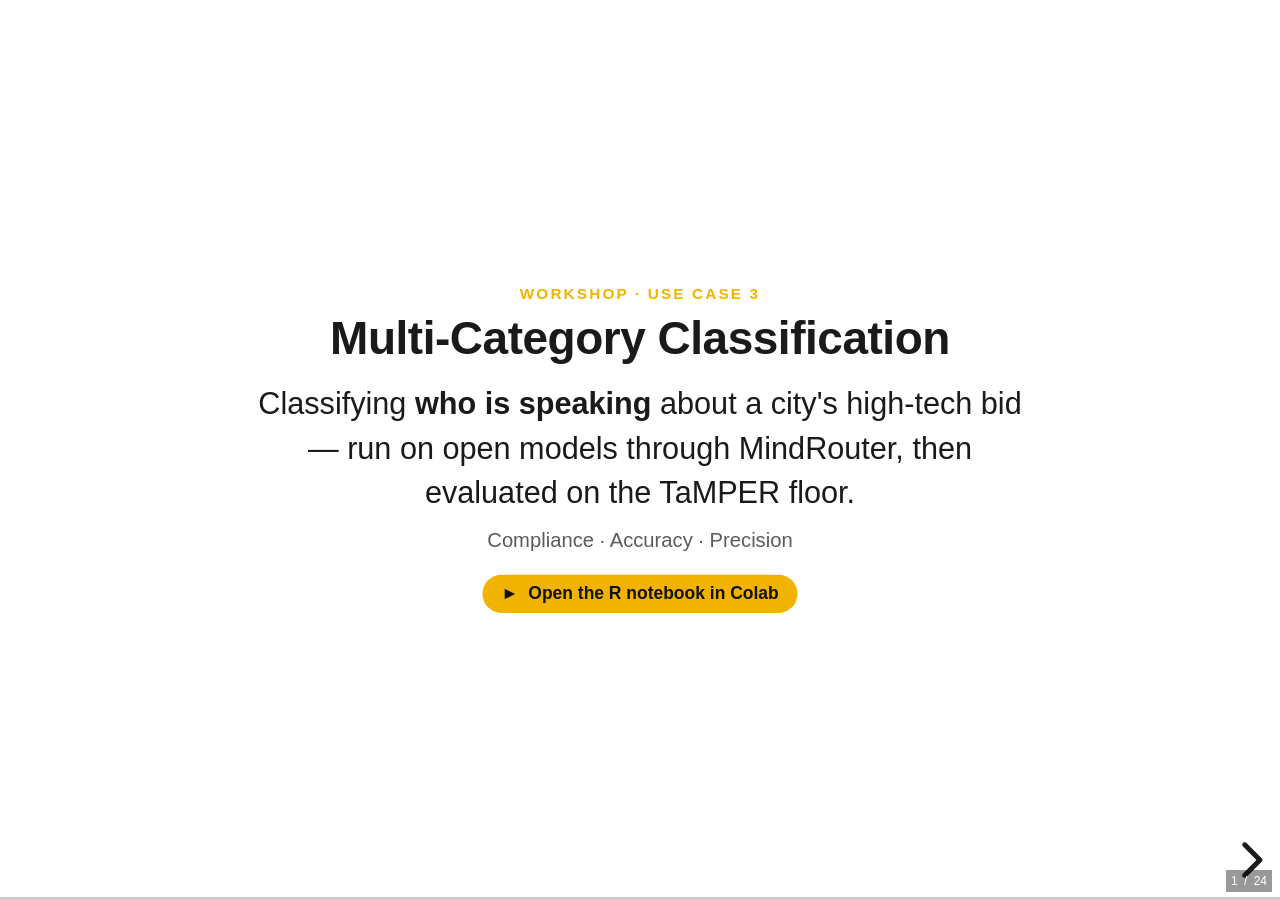
==== commit 17493098: "Add Goals slide to use-case-3 deck; consolidate prior edits Insert a "Goals" slide as slide 2 (after" ====
--- a/docs/use-case-3-classification.html
+++ b/docs/use-case-3-classification.html
@@ -17,7 +17,8 @@
       .reveal h3 { font-size: 1.05em; color: var(--muted); font-weight: 600; }
       .reveal .lead { font-size: 1.0em; color: var(--ink); max-width: 26em; margin: .2em auto; line-height: 1.45; }
       .reveal .left { text-align: left; }
-      .reveal ul.tight { display: inline-block; text-align: left; line-height: 1.5; font-size: .92em; }
+      .reveal ul.tight, .reveal ol.tight { display: inline-block; text-align: left; line-height: 1.5; font-size: .92em; }
+      .reveal ol.tight { padding-left: 1.4em; }
       .reveal .pill { display:inline-block; border:1px solid var(--line); border-radius:999px;
         padding:.12em .7em; margin:.18em; font-size:.62em; background:#fafafa; }
       .reveal .pill b { color: var(--accent); }
@@ -39,6 +40,9 @@
       .reveal .matrix td, .reveal .matrix th { border:1px solid var(--line); padding:.3em .7em; }
       .reveal .matrix th { background:#fafafa; }
       .reveal .note { color: var(--muted); font-size:.66em; margin-top:.5em; }
+      .reveal a.uc-colab { display:inline-block; margin-top:.6em; background:var(--accent); color:#111;
+        font-weight:700; text-decoration:none; padding:.35em 1.1em; border-radius:999px; font-size:.62em; }
+      .reveal a.uc-colab:hover { filter:brightness(0.95); }
       .reveal section.divider h2 { font-size:2.2em; }
       .reveal section.divider .uc-kicker { font-size:.6em; }
     </style>
@@ -54,6 +58,21 @@
           <p class="lead">Classifying <b>who is speaking</b> about a city's high-tech bid —
             run on open models through MindRouter, then evaluated on the TaMPER floor.</p>
           <p class="note">Compliance · Accuracy · Precision</p>
+          <p><a class="uc-colab" href="https://colab.research.google.com/github/mro0001/pmrc-genai-workshop/blob/main/use-case-3/use_case_3_classification_R_colab.ipynb">&#9658;&nbsp; Open the R notebook in Colab</a></p>
+        </section>
+
+        <!-- 1b — GOALS -->
+        <section data-background-color="#ffffff">
+          <p class="uc-kicker">Overview</p>
+          <h2>Goals</h2>
+          <ol class="tight">
+            <li>Set up and run <b>multi-category classification</b> of Twitter bios.</li>
+            <li>Use <b>Compliance, Accuracy, and Precision</b> to evaluate the output.</li>
+            <li>3 different models</li>
+            <li>2 different prompts</li>
+            <li>2 different temperatures</li>
+            <li>Structured outputs vs no structured outputs</li>
+          </ol>
         </section>
 
         <!-- 2 — TASK -->
@@ -63,7 +82,7 @@
           <ul class="tight">
             <li><b>Input:</b> 39 synthetic Twitter <b>bios</b> about a city's bid to land a high-tech innovation center.</li>
             <li><b>Goal:</b> label each author as one of four <b>user types</b>.</li>
-            <li><b>Reference:</b> every bio carries a human <b>gold label</b> (<code>usertype_label</code>) so we can score the model.</li>
+            <li><b>Reference:</b> every bio carries a human <b>gold standard</b> label (<code>usertype_label</code>) so we can score the model.</li>
           </ul>
           <p style="margin-top:.5em;">
             <span class="pill">General Public</span>
@@ -215,14 +234,14 @@
 
         <!-- 10 — ACCURACY concept -->
         <section data-background-color="#ffffff">
-          <p class="uc-kicker">2 · Accuracy (Trueness)</p>
+          <p class="uc-kicker">2 · Accuracy</p>
           <h2>Is it close to the human reference?</h2>
           <ul class="tight">
-            <li><b>Exact match</b> of the predicted label to the human gold label.</li>
+            <li><b>Exact match</b> of the predicted label to the human gold standard label.</li>
             <li>Reported per model × prompt; add macro <b>precision / recall / F1</b> for imbalanced classes.</li>
             <li>Differences between prompts (or models) are confirmed with <b>McNemar's test</b>, not eyeballed.</li>
           </ul>
-          <p class="note">"Trueness" = closeness to the reference. Distinct from <i>precision-the-criterion</i>, which is about consistency.</p>
+          <p class="note">Accuracy here means closeness to the reference. Distinct from <i>precision-the-criterion</i>, which is about consistency.</p>
         </section>
 
         <!-- 11 — ACCURACY code -->
@@ -230,7 +249,7 @@
           <p class="uc-kicker">2 · Accuracy — the code</p>
           <div class="codecols">
             <div class="codecol py"><span class="lbl">Python</span>
-<pre class="code"><span class="c"># exact match vs gold</span>
+<pre class="code"><span class="c"># exact match vs gold standard</span>
 def accuracy(recs):
     pairs = [(canon(r["category"]),
               canon(r["gold"])) for r in recs]
@@ -239,7 +258,7 @@
             </div>
             <div class="codecol r"><span class="lbl">R</span>
 <pre class="code"><span class="c"># tidyverse</span>
-trueness_table &lt;- function(runs) runs |>
+accuracy_table &lt;- function(runs) runs |>
   group_by(model, prompt) |>
   summarise(
     accuracy = 100*mean(pred == gold,
@@ -252,7 +271,7 @@
         <!-- ACCURACY results -->
         <section data-background-color="#ffffff">
           <p class="uc-kicker">2 · Accuracy — results</p>
-          <h2>How close to the human gold?</h2>
+          <h2>How close to the human gold standard?</h2>
           <table class="matrix">
             <tr><th>Model</th><th>Accuracy</th></tr>
             <tr><td>Qwen 3.6 (35B)</td><td>83.1%</td></tr>
@@ -315,7 +334,7 @@
             <tr><td>GPT-OSS vs Gemma 4</td><td>80.0 vs 82.4</td><td>12 / 16</td><td>0.572</td></tr>
           </table>
           <p class="note"><b>None are significant</b> (all <i>p</i> &gt; 0.05). The ~3-point accuracy gaps are noise —
-            on this task, model choice doesn't move trueness. (The prompt does — that's the matrix.)</p>
+            on this task, model choice doesn't move accuracy. (The prompt does — that's the matrix.)</p>
         </section>
 
         <!-- 12 — PRECISION concept -->
@@ -372,13 +391,53 @@
             Gemma perfectly reproducible; GPT-OSS the most variable.</p>
         </section>
 
+        <!-- COMPARE · Prompt -->
+        <section data-background-color="#ffffff">
+          <p class="uc-kicker">Comparison · Prompt</p>
+          <h2>Detailed vs bare prompt</h2>
+          <table class="matrix">
+            <tr><th>Prompt</th><th>Compliance</th><th>Accuracy</th><th>Agreement</th><th>&alpha;</th></tr>
+            <tr><td>Reform (detailed)</td><td>100%</td><td><b>83.1%</b></td><td>97.4%</td><td>0.97</td></tr>
+            <tr><td>Org (simple)</td><td>100%</td><td>72.3%</td><td>87.2%</td><td>0.92</td></tr>
+          </table>
+          <p class="note"><b>McNemar (accuracy): p = 0.002 — significant.</b> The detailed prompt is meaningfully more
+            accurate (+11 pts) and more consistent. Qwen 3.6 · temp 0 · structured · 39 bios &times; 5.</p>
+        </section>
+
+        <!-- COMPARE · Temperature -->
+        <section data-background-color="#ffffff">
+          <p class="uc-kicker">Comparison · Temperature</p>
+          <h2>Temperature 0 vs 1</h2>
+          <table class="matrix">
+            <tr><th>Temperature</th><th>Compliance</th><th>Accuracy</th><th>Agreement</th><th>&alpha;</th></tr>
+            <tr><td>0</td><td>100%</td><td>83.1%</td><td><b>97.4%</b></td><td><b>0.97</b></td></tr>
+            <tr><td>1</td><td>100%</td><td>81.5%</td><td>84.6%</td><td>0.86</td></tr>
+          </table>
+          <p class="note"><b>McNemar (accuracy): p = 0.453 — not significant.</b> Temperature barely touches accuracy,
+            but it lowers <b>precision</b> (&alpha; 0.97 &rarr; 0.86). Qwen 3.6 · reform · structured · 39 bios &times; 5.</p>
+        </section>
+
+        <!-- COMPARE · Structured -->
+        <section data-background-color="#ffffff">
+          <p class="uc-kicker">Comparison · Structured output</p>
+          <h2>Schema-enforced vs free text</h2>
+          <table class="matrix">
+            <tr><th>Output</th><th>Compliance</th><th>Accuracy</th><th>Agreement</th><th>&alpha;</th></tr>
+            <tr><td>Structured</td><td>100%</td><td>83.1%</td><td>97.4%</td><td>0.97</td></tr>
+            <tr><td>Unstructured</td><td>100%</td><td>82.6%</td><td>89.7%</td><td>0.90</td></tr>
+          </table>
+          <p class="note"><b>McNemar (accuracy): p = 1.000 — not significant.</b> With the strong reform prompt Qwen is
+            already reliable, so structure adds little here — its payoff is larger with weak prompts. Qwen 3.6 · reform · temp 0 · 39 bios &times; 5.</p>
+        </section>
+
         <!-- CLOSE -->
         <section class="divider" data-background-color="#ffffff">
           <p class="uc-kicker">Use Case 3</p>
           <h2>One task, fully evaluated</h2>
-          <p class="lead">Three models, two temperatures, two prompts, structured vs not —
+          <p class="lead">Two temperatures, two prompts, structured vs not —
             scored on compliance, accuracy, and precision, in Python <i>and</i> R.</p>
           <p class="note">Script: <code>use_case_3_classification.py</code> · R suite: <code>evaluation_code.md</code></p>
+          <p><a class="uc-colab" href="https://colab.research.google.com/github/mro0001/pmrc-genai-workshop/blob/main/use-case-3/use_case_3_classification_R_colab.ipynb">&#9658;&nbsp; Try it yourself — R notebook in Colab</a></p>
         </section>
 
       </div>
--- a/docs/tamper.css
+++ b/docs/tamper.css
@@ -1548,3 +1548,19 @@
 }
 .reveal .tdivider > * { position:relative; z-index:1; }
 .reveal .tdivider .gold-rule { margin:0.6rem auto 0.8rem; }
+
+/* ── Imported evaluation-presentation slides (class="eval-import") ──
+   The conceptual §-slides keep the original evaluation deck's roomier card
+   scale with left-justified text. Kickers intentionally fall back to this
+   deck's standard .slide-kicker so the evaluation section's kicker convention
+   matches every other section. Inline top-border colors travel with the markup. */
+.reveal .eval-import .slide-card { padding: 1rem 1.05rem; text-align: left; }
+.reveal .eval-import .slide-card h3 { font-size: 1.15rem; font-weight: 700; line-height: 1.12; }
+.reveal .eval-import .slide-card p,
+.reveal .eval-import .slide-card li { font-size: 1rem; line-height: 1.42; text-align: left; }
+.reveal .eval-import .slide-card ul,
+.reveal .eval-import .slide-card ol { font-size: 1rem; }
+
+/* Evaluation-section slides on this deck's native card scale that should still
+   have left-justified card text (worked examples, Now an example, Quality). */
+.reveal .eval-left .slide-card { text-align: left; }
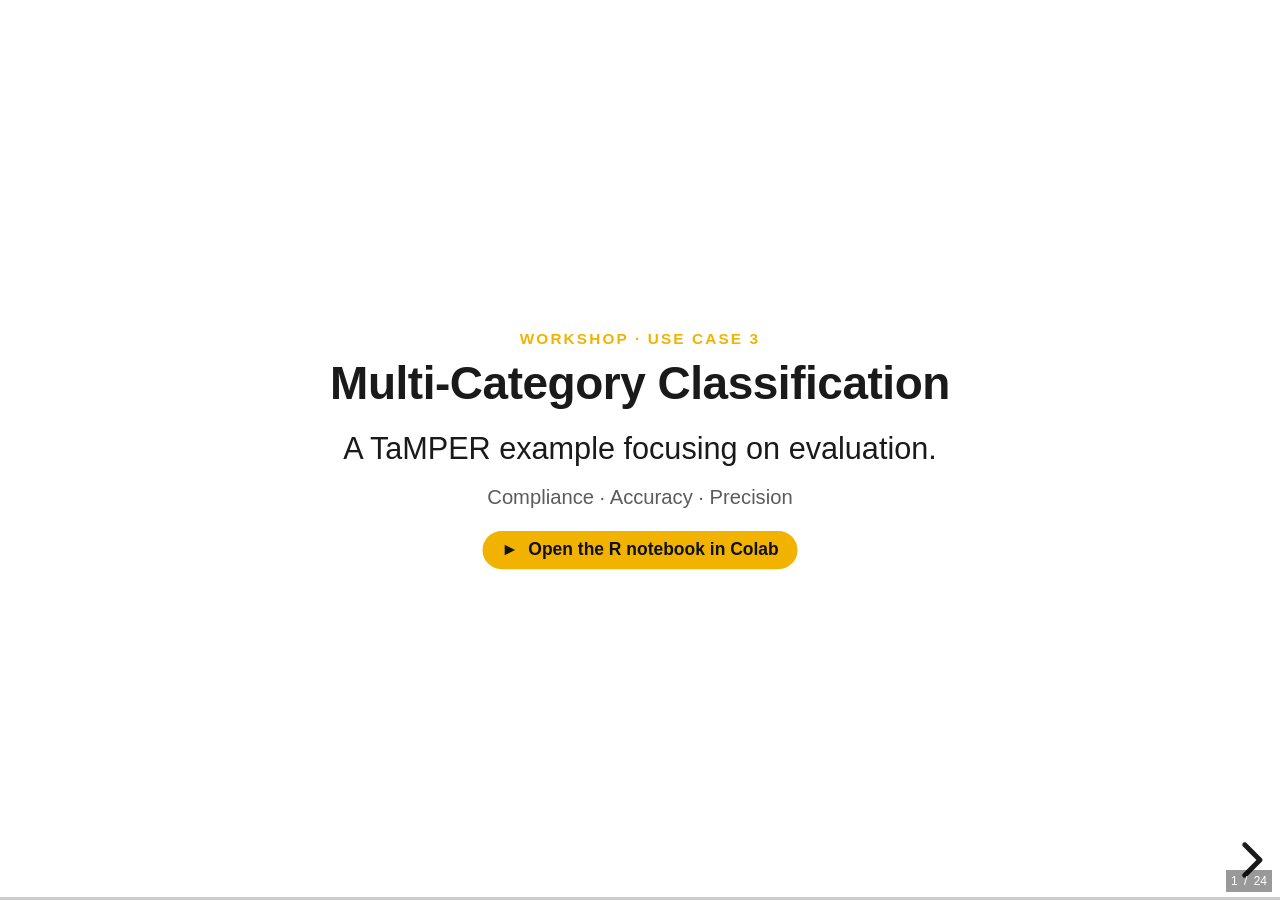
==== commit b5e038af: "Slide 1: simplify lead to "A TaMPER example focusing on evaluation." Co-Authored-By: Claude Opus 4.8" ====
--- a/docs/use-case-3-classification.html
+++ b/docs/use-case-3-classification.html
@@ -55,8 +55,7 @@
         <section data-background-color="#ffffff">
           <p class="uc-kicker">Workshop · Use Case 3</p>
           <h2>Multi-Category Classification</h2>
-          <p class="lead">Classifying <b>who is speaking</b> about a city's high-tech bid —
-            run on open models through MindRouter, then evaluated on the TaMPER floor.</p>
+          <p class="lead">A TaMPER example focusing on evaluation.</p>
           <p class="note">Compliance · Accuracy · Precision</p>
           <p><a class="uc-colab" href="https://colab.research.google.com/github/mro0001/pmrc-genai-workshop/blob/main/use-case-3/use_case_3_classification_R_colab.ipynb">&#9658;&nbsp; Open the R notebook in Colab</a></p>
         </section>
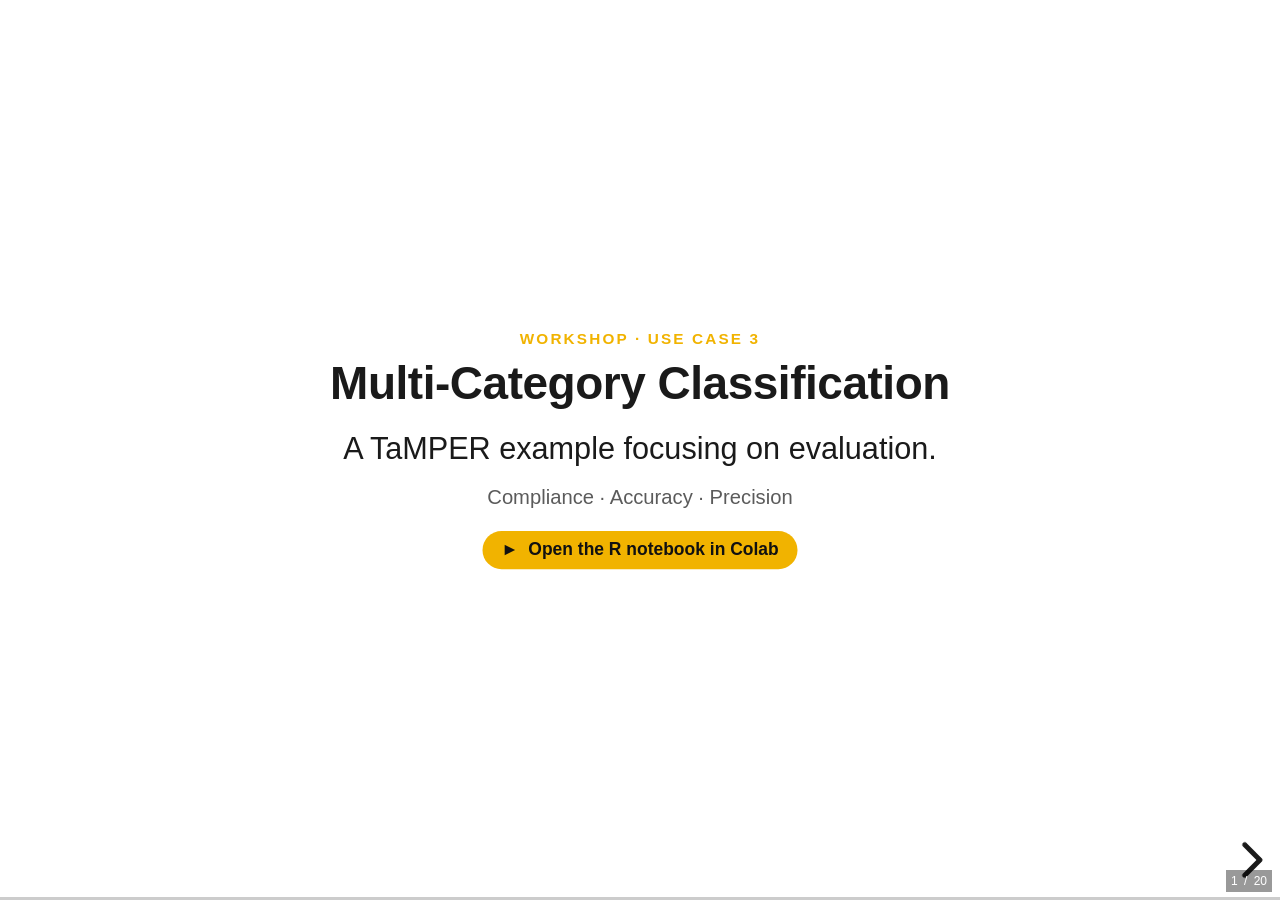
==== commit 97b75307: "use-case-3: restructure goals, models/config, prompts, design; trim concept slides - Goals: group th" ====
--- a/docs/use-case-3-classification.html
+++ b/docs/use-case-3-classification.html
@@ -22,6 +22,9 @@
       .reveal .pill { display:inline-block; border:1px solid var(--line); border-radius:999px;
         padding:.12em .7em; margin:.18em; font-size:.62em; background:#fafafa; }
       .reveal .pill b { color: var(--accent); }
+      .reveal .cardlbl { display:inline-block; font-size:.5em; font-weight:700; letter-spacing:.08em;
+        text-transform:uppercase; color:#fff; background:var(--ink); border-radius:6px; padding:.2em .7em; margin:0 0 .35em; }
+      .reveal ol.tight ul { margin:.1em 0 .35em 0; list-style: disc; }
       .reveal .promptbox { text-align:left; background:#0f1117; color:#e9e9e9; border-radius:10px;
         padding:.8em 1em; font: 400 .42em/1.5 "SF Mono", ui-monospace, Menlo, Consolas, monospace;
         max-width: 92%; margin: .3em auto; white-space: pre-wrap; max-height: 62vh; overflow:auto; }
@@ -67,10 +70,14 @@
           <ol class="tight">
             <li>Set up and run <b>multi-category classification</b> of Twitter bios.</li>
             <li>Use <b>Compliance, Accuracy, and Precision</b> to evaluate the output.</li>
-            <li>3 different models</li>
-            <li>2 different prompts</li>
-            <li>2 different temperatures</li>
-            <li>Structured outputs vs no structured outputs</li>
+            <li>Use those metrics to <b>compare</b> across
+              <ul>
+                <li>3 different models</li>
+                <li>2 different prompts</li>
+                <li>2 different temperatures</li>
+                <li>Structured outputs vs no structured outputs</li>
+              </ul>
+            </li>
           </ol>
         </section>
 
@@ -92,28 +99,46 @@
           <p class="note">The bio, not the tweet, is the unit classified.</p>
         </section>
 
-        <!-- 3 — MODELS -->
-        <section data-background-color="#ffffff">
-          <p class="uc-kicker">Models</p>
+        <!-- 3 — MODELS / CONFIG -->
+        <section data-background-color="#ffffff">
+          <p class="uc-kicker">Setup</p>
           <h2>Three open models, two temperatures</h2>
-          <p style="margin:.3em 0;">
+          <div style="margin:.45em 0;">
+            <span class="cardlbl">Models</span><br/>
             <span class="pill"><b>Qwen 3.6 (35B)</b> · Alibaba</span>
             <span class="pill"><b>GPT-OSS (120B)</b> · OpenAI</span>
             <span class="pill"><b>Gemma 4 (31B)</b> · Google</span>
-          </p>
-          <p class="lead">Cross-<i>family</i> on purpose — benchmark scores don't predict <i>your</i> task,
-            so compare architectures, not variants of one.</p>
-          <p style="margin-top:.4em;">
+          </div>
+          <div style="margin:.45em 0;">
+            <span class="cardlbl">Hyperparameters</span><br/>
             <span class="pill">temperature <b>0</b> — deterministic</span>
             <span class="pill">temperature <b>1</b> — creative / variable</span>
-          </p>
-          <p class="note">All served on-premise through the MindRouter gateway (OpenAI-compatible API).</p>
+          </div>
+          <div style="margin:.45em 0;">
+            <span class="cardlbl">Structured output</span>
+            <div class="promptbox"><span class="k">JSON schema · Category + Explanation</span>
+
+{
+  "type": "object",
+  "properties": {
+    "Category": {
+      "type": "string",
+      "enum": [
+        "Business Stakeholder", "Politician or Government Account",
+        "Media", "General Public"
+      ]
+    },
+    "Explanation": { "type": "string" }
+  },
+  "required": ["Category", "Explanation"]
+}</div>
+          </div>
         </section>
 
         <!-- 4 — PROMPT (full) -->
         <section data-background-color="#ffffff">
-          <p class="uc-kicker">Prompt · detailed</p>
-          <h2>The full instrument</h2>
+          <p class="uc-kicker">Prompt · full</p>
+          <h2>Full prompt</h2>
           <div class="promptbox"><span class="k">Classification_prompt_reform  (verbatim from Workflow.ipynb)</span>
 
 Task Overview: You are going to classify the author of a given Twitter bio into one of 4 distinct categories, General Public, Business Stakeholder, Media, Politicians and Government Accounts and provide a brief explanation for your decision.
@@ -139,8 +164,8 @@
 
         <!-- 5 — PROMPT (simple) -->
         <section data-background-color="#ffffff">
-          <p class="uc-kicker">Prompt · stripped-down</p>
-          <h2>Same task, no scaffolding</h2>
+          <p class="uc-kicker">Prompt · simple</p>
+          <h2>Simple prompt</h2>
           <div class="promptbox"><span class="k">Classification_prompt_org  (verbatim from Workflow.ipynb)</span>
 
 I want you to perform a data annotation task. Your task is to carefully read the text and identify the category that best matches the Twitter Bio Description.
@@ -158,39 +183,27 @@
           <p class="uc-kicker">Run it</p>
           <h2>The experimental design</h2>
           <ul class="tight">
-            <li><b>Repeat for precision:</b> classify every bio <b>5×</b> per model, across all three models
-              (single prompt per call).</li>
-            <li><b>Then pick one model</b> and run the whole batch once under each condition:</li>
+            <li>All unique, model, prompt, temperature, and structured outputs are run <b>5 times</b>.</li>
+            <li><b>Default settings for each comparison:</b> Model: Qwen 3.6, Prompt: Full prompt, Temperature: 0, Output: Structured.</li>
           </ul>
           <table class="matrix">
-            <tr><th>Temperature</th><th>Prompt</th><th>Output format</th></tr>
-            <tr><td>0</td><td>full</td><td>structured</td></tr>
-            <tr><td>1</td><td>simple</td><td>unstructured</td></tr>
-          </table>
-          <p class="note">2 temperatures × 2 prompts × 2 output formats = <b>8 conditions</b>, one full pass each.</p>
-        </section>
-
-        <!-- 7 — EVALUATION divider -->
+            <tr><th>Comparison</th><th>What changes</th></tr>
+            <tr><td>Models</td><td>Qwen 3.6 · GPT-OSS · Gemma 4</td></tr>
+            <tr><td>Prompt</td><td>Full · Simple</td></tr>
+            <tr><td>Temperature</td><td>0 · 1</td></tr>
+            <tr><td>Output</td><td>Structured · Unstructured</td></tr>
+          </table>
+          <p class="note">Each comparison changes one factor and holds the rest at the defaults above. Every condition is run 5&times;.</p>
+        </section>
+
+        <!-- 7 — THREE MODEL COMPARISON divider -->
         <section class="divider" data-background-color="#ffffff">
           <p class="uc-kicker">The evaluation suite</p>
-          <h2>Compliance · Accuracy · Precision</h2>
-          <p class="lead">A concept, then the Python and R that compute it — side by side.</p>
-        </section>
-
-        <!-- 8 — COMPLIANCE concept -->
-        <section data-background-color="#ffffff">
-          <p class="uc-kicker">1 · Compliance</p>
-          <h2>Did it produce usable output?</h2>
-          <ul class="tight">
-            <li>The <b>operational gate</b>: is the output structurally conformant?</li>
-            <li>Two checks: <b>% missing</b> (blank fields) and <b>% correct type</b> (the label is one of the predefined categories).</li>
-            <li>Low compliance = a system-level problem, before accuracy even matters.</li>
-            <li>Structured output is the proactive fix — it <i>forces</i> a valid label.</li>
-          </ul>
-          <p class="note">This is where "structured vs unstructured" earns its place in the design.</p>
-        </section>
-
-        <!-- 9 — COMPLIANCE code -->
+          <h2>Three Model Comparison</h2>
+          <p class="lead">Compliance · Accuracy · Precision</p>
+        </section>
+
+        <!-- COMPLIANCE code -->
         <section data-background-color="#ffffff">
           <p class="uc-kicker">1 · Compliance — the code</p>
           <div class="codecols">
@@ -231,19 +244,7 @@
             Gemma's small dip is a few transient API timeouts, not format failures.</p>
         </section>
 
-        <!-- 10 — ACCURACY concept -->
-        <section data-background-color="#ffffff">
-          <p class="uc-kicker">2 · Accuracy</p>
-          <h2>Is it close to the human reference?</h2>
-          <ul class="tight">
-            <li><b>Exact match</b> of the predicted label to the human gold standard label.</li>
-            <li>Reported per model × prompt; add macro <b>precision / recall / F1</b> for imbalanced classes.</li>
-            <li>Differences between prompts (or models) are confirmed with <b>McNemar's test</b>, not eyeballed.</li>
-          </ul>
-          <p class="note">Accuracy here means closeness to the reference. Distinct from <i>precision-the-criterion</i>, which is about consistency.</p>
-        </section>
-
-        <!-- 11 — ACCURACY code -->
+        <!-- ACCURACY code -->
         <section data-background-color="#ffffff">
           <p class="uc-kicker">2 · Accuracy — the code</p>
           <div class="codecols">
@@ -336,20 +337,7 @@
             on this task, model choice doesn't move accuracy. (The prompt does — that's the matrix.)</p>
         </section>
 
-        <!-- 12 — PRECISION concept -->
-        <section data-background-color="#ffffff">
-          <p class="uc-kicker">3 · Precision</p>
-          <h2>Does it say the same thing twice?</h2>
-          <ul class="tight">
-            <li>Run the <b>same prompt on the same bio 5×</b> and measure consistency.</li>
-            <li><b>Agreement rate</b> — share of items where all runs agree.</li>
-            <li><b>Krippendorff's α (nominal)</b> — chance-corrected reliability across iterations.</li>
-            <li>Low precision undermines any single run, even an accurate one.</li>
-          </ul>
-          <p class="note">Temperature 0 should be steadier than temperature 1 — the design lets us see it.</p>
-        </section>
-
-        <!-- 13 — PRECISION code -->
+        <!-- PRECISION code -->
         <section data-background-color="#ffffff">
           <p class="uc-kicker">3 · Precision — the code</p>
           <div class="codecols">
@@ -393,13 +381,13 @@
         <!-- COMPARE · Prompt -->
         <section data-background-color="#ffffff">
           <p class="uc-kicker">Comparison · Prompt</p>
-          <h2>Detailed vs bare prompt</h2>
+          <h2>Full vs simple prompt</h2>
           <table class="matrix">
             <tr><th>Prompt</th><th>Compliance</th><th>Accuracy</th><th>Agreement</th><th>&alpha;</th></tr>
-            <tr><td>Reform (detailed)</td><td>100%</td><td><b>83.1%</b></td><td>97.4%</td><td>0.97</td></tr>
-            <tr><td>Org (simple)</td><td>100%</td><td>72.3%</td><td>87.2%</td><td>0.92</td></tr>
-          </table>
-          <p class="note"><b>McNemar (accuracy): p = 0.002 — significant.</b> The detailed prompt is meaningfully more
+            <tr><td>Full</td><td>100%</td><td><b>83.1%</b></td><td>97.4%</td><td>0.97</td></tr>
+            <tr><td>Simple</td><td>100%</td><td>72.3%</td><td>87.2%</td><td>0.92</td></tr>
+          </table>
+          <p class="note"><b>McNemar (accuracy): p = 0.002 — significant.</b> The full prompt is meaningfully more
             accurate (+11 pts) and more consistent. Qwen 3.6 · temp 0 · structured · 39 bios &times; 5.</p>
         </section>
 
@@ -427,16 +415,6 @@
           </table>
           <p class="note"><b>McNemar (accuracy): p = 1.000 — not significant.</b> With the strong reform prompt Qwen is
             already reliable, so structure adds little here — its payoff is larger with weak prompts. Qwen 3.6 · reform · temp 0 · 39 bios &times; 5.</p>
-        </section>
-
-        <!-- CLOSE -->
-        <section class="divider" data-background-color="#ffffff">
-          <p class="uc-kicker">Use Case 3</p>
-          <h2>One task, fully evaluated</h2>
-          <p class="lead">Two temperatures, two prompts, structured vs not —
-            scored on compliance, accuracy, and precision, in Python <i>and</i> R.</p>
-          <p class="note">Script: <code>use_case_3_classification.py</code> · R suite: <code>evaluation_code.md</code></p>
-          <p><a class="uc-colab" href="https://colab.research.google.com/github/mro0001/pmrc-genai-workshop/blob/main/use-case-3/use_case_3_classification_R_colab.ipynb">&#9658;&nbsp; Try it yourself — R notebook in Colab</a></p>
         </section>
 
       </div>
--- a/docs/tamper.css
+++ b/docs/tamper.css
@@ -1549,18 +1549,8 @@
 .reveal .tdivider > * { position:relative; z-index:1; }
 .reveal .tdivider .gold-rule { margin:0.6rem auto 0.8rem; }
 
-/* ── Imported evaluation-presentation slides (class="eval-import") ──
-   The conceptual §-slides keep the original evaluation deck's roomier card
-   scale with left-justified text. Kickers intentionally fall back to this
-   deck's standard .slide-kicker so the evaluation section's kicker convention
-   matches every other section. Inline top-border colors travel with the markup. */
-.reveal .eval-import .slide-card { padding: 1rem 1.05rem; text-align: left; }
-.reveal .eval-import .slide-card h3 { font-size: 1.15rem; font-weight: 700; line-height: 1.12; }
-.reveal .eval-import .slide-card p,
-.reveal .eval-import .slide-card li { font-size: 1rem; line-height: 1.42; text-align: left; }
-.reveal .eval-import .slide-card ul,
-.reveal .eval-import .slide-card ol { font-size: 1rem; }
-
-/* Evaluation-section slides on this deck's native card scale that should still
-   have left-justified card text (worked examples, Now an example, Quality). */
+/* ── Evaluation-section slides: left-justified card text on this deck's native
+   card scale, so the whole section (imported §-slides, worked examples,
+   Now an example, Quality) shares one consistent card style. Inline top-border
+   colors and per-card inline font sizes travel with the markup. */
 .reveal .eval-left .slide-card { text-align: left; }
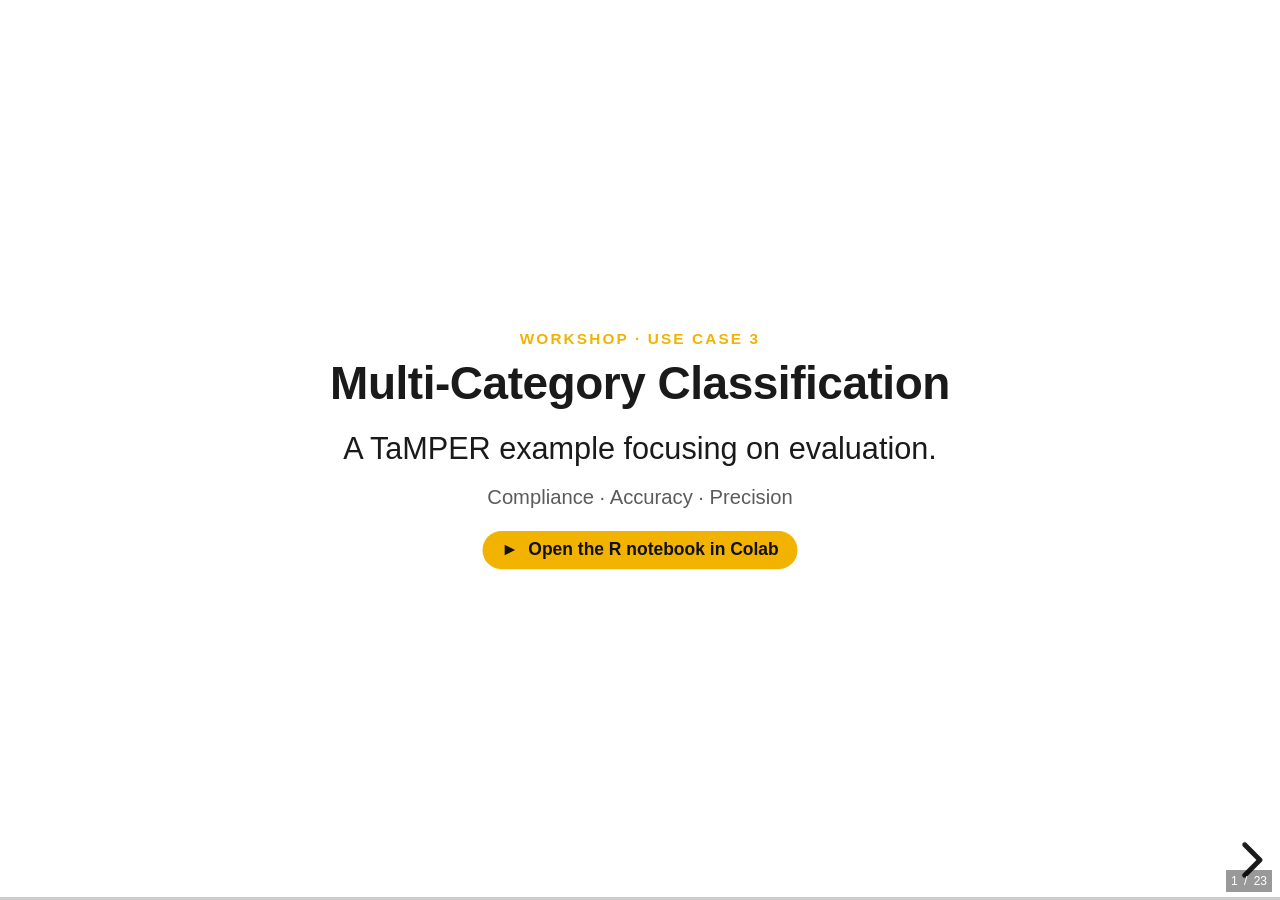
==== commit c982bf2f: "use-case-3: add three Output-examples slides from real run data - "Output examples" (Table 1) after " ====
--- a/docs/use-case-3-classification.html
+++ b/docs/use-case-3-classification.html
@@ -42,6 +42,11 @@
       .reveal .matrix { border-collapse:collapse; margin:.3em auto; font-size:.62em; }
       .reveal .matrix td, .reveal .matrix th { border:1px solid var(--line); padding:.3em .7em; }
       .reveal .matrix th { background:#fafafa; }
+      .reveal table.exmatrix { border-collapse:collapse; margin:.25em auto; font-size:.42em; width:97%; }
+      .reveal table.exmatrix th, .reveal table.exmatrix td { border:1px solid var(--line); padding:.28em .45em; vertical-align:top; }
+      .reveal table.exmatrix th { background:#fafafa; text-align:left; }
+      .reveal table.exmatrix td.expl { text-align:left; }
+      .reveal table.exmatrix td.cat { font-weight:600; }
       .reveal .note { color: var(--muted); font-size:.66em; margin-top:.5em; }
       .reveal a.uc-colab { display:inline-block; margin-top:.6em; background:var(--accent); color:#111;
         font-weight:700; text-decoration:none; padding:.35em 1.1em; border-radius:999px; font-size:.62em; }
@@ -203,6 +208,19 @@
           <p class="lead">Compliance · Accuracy · Precision</p>
         </section>
 
+        <!-- OUTPUT EXAMPLES (Table 1) -->
+        <section data-background-color="#ffffff">
+          <p class="uc-kicker">Three Model Comparison</p>
+          <h2>Output examples</h2>
+          <p class="note" style="margin:.15em 0 .3em;">Bio: <i>&ldquo;honored to serve as @bostonmayor &amp; member of @nationalmayors. dedicated to enhancing the well-being and prosperity of all Bostonians. proud to call this vibrant city home.&rdquo;</i> &nbsp;&middot;&nbsp; Gold standard: <b>Politicians/Government Accounts</b></p>
+          <table class="exmatrix">
+            <tr><th>Model</th><th>Predicted</th><th>Explanation</th></tr>
+            <tr><td class="cat">Qwen 3.6 (35B)</td><td class="cat">Politician or Government Account</td><td class="expl">The Twitter bio explicitly identifies the author as the Mayor of Boston (@bostonmayor) and a member of the National Mayors organization. This directly matches the definition of a Politician or Government Account, which includes elected officials like mayors who hold formal authority in policy-making and represent their city. The language focuses on public service and civic prosperity rather than corporate investment, news reporting, or personal citizen commentary, clearly distinguishing it from the other three categories.</td></tr>
+            <tr><td class="cat">GPT-OSS (120B)</td><td class="cat">Politician or Government Account</td><td class="expl">The bio explicitly states the user serves as @bostonmayor, indicating they hold the elected office of Mayor of Boston. This is a formal authority position in policy-making and city governance, matching the definition of a Politician or Government Account.</td></tr>
+            <tr><td class="cat">Gemma 4 (31B)</td><td class="cat">Politician or Government Account</td><td class="expl">The author explicitly states they serve as the '@bostonmayor' and are a member of the '@nationalmayors'. According to the definitions, elected officials such as mayors who hold formal authority in the policy-making process fall directly into the 'Politician or Government Account' category.</td></tr>
+          </table>
+        </section>
+
         <!-- COMPLIANCE code -->
         <section data-background-color="#ffffff">
           <p class="uc-kicker">1 · Compliance — the code</p>
@@ -268,6 +286,18 @@
           </div>
         </section>
 
+        <!-- NON-MATCHING EXAMPLES (Table 3) -->
+        <section data-background-color="#ffffff">
+          <p class="uc-kicker">2 &middot; Accuracy</p>
+          <h2>Non-matching examples</h2>
+          <table class="exmatrix">
+            <tr><th>Model</th><th>Bio</th><th>Gold &rarr; Predicted</th><th>Explanation</th></tr>
+            <tr><td class="cat">Qwen 3.6 (35B)</td><td class="expl">former web journalist and conference coordinator.</td><td class="cat">General Public &rarr; Media</td><td class="expl">The Twitter bio explicitly identifies the author as a 'former web journalist,' which directly aligns with the Media category's definition of information-dissemination entities and individual reporters who report on, interpret, and frame topics for the public. While the author also mentions being a conference coordinator, the primary professional identifier (journalist) clearly places them within the Media category rather than Business Stakeholder, Politician/Government, or General Public.</td></tr>
+            <tr><td class="cat">GPT-OSS (120B)</td><td class="expl">currently - https://t.co/bcd4efghij. former city counc…</td><td class="cat">Politicians/Government Accounts &rarr; General Public</td><td class="expl">The bio indicates the user is a former city council member and a past employee of the mayor's office, but does not hold a current elected or government position, nor does it mention any business or media affiliation. As a private individual reflecting on past public service, the author fits the General Public category.</td></tr>
+            <tr><td class="cat">Gemma 4 (31B)</td><td class="expl">sharing insights on local business growth, tips &amp; tren…</td><td class="cat">General Public &rarr; Business Stakeholder</td><td class="expl">The author identifies as an accountant with a business degree and focuses on 'local business growth,' 'smallbiz,' and various commercial sectors like 'fintech' and 'cloudservices.' This aligns with the Business Stakeholder definition of private-sector actors who promote economic growth and investment, whereas they lack the official authority of a government account, the reporting focus of the media, or the typical profile of a general resident.</td></tr>
+          </table>
+        </section>
+
         <!-- ACCURACY results -->
         <section data-background-color="#ffffff">
           <p class="uc-kicker">2 · Accuracy — results</p>
@@ -364,6 +394,20 @@
           </div>
         </section>
 
+        <!-- IMPRECISE EXAMPLES (Table 4) -->
+        <section data-background-color="#ffffff">
+          <p class="uc-kicker">3 &middot; Precision</p>
+          <h2>Imprecise examples</h2>
+          <p class="note" style="margin:.1em 0 .25em;">Identical settings, run 5&times; &mdash; two runs that disagreed:</p>
+          <table class="exmatrix">
+            <tr><th>Model</th><th>Bio</th><th>Gold standard</th><th>Predicted</th><th>Why (1st sentence)</th></tr>
+            <tr><td class="cat" rowspan="2">GPT-OSS (120B)</td><td class="expl" rowspan="2">currently - https://t.co/bcd4efghij. former city counc…</td><td rowspan="2">Politicians/Government Accounts</td><td class="cat">General Public</td><td class="expl">The bio indicates the user is a former city council member and a past employee of the mayor's office, but does not hold a current elected or government position, nor does it mention any business or media affiliation.</td></tr>
+            <tr><td class="cat">Politician or Government Account</td><td class="expl">The bio highlights a past elected position ('former city council member') and experience working in the mayor's office, indicating a clear affiliation with government and policy‑making roles.</td></tr>
+            <tr><td class="cat" rowspan="2">Qwen 3.6 (35B)</td><td class="expl" rowspan="2">educator, innovator, and strategic leader bridging adv…</td><td rowspan="2">Other Stakeholders</td><td class="cat">General Public</td><td class="expl">The Twitter bio describes an individual professional focused on education, innovation, and technology, without any explicit references to corporate deal promotion, government authority, or media reporting.</td></tr>
+            <tr><td class="cat">Business Stakeholder</td><td class="expl">The bio employs professional, corporate-focused language ('strategic leader,' 'bridging advanced technology with diverse sectors,' 'cutting-edge solutions') that aligns with private-sector professionals, tech executives, or consultants.</td></tr>
+          </table>
+        </section>
+
         <!-- PRECISION results -->
         <section data-background-color="#ffffff">
           <p class="uc-kicker">3 · Precision — results</p>
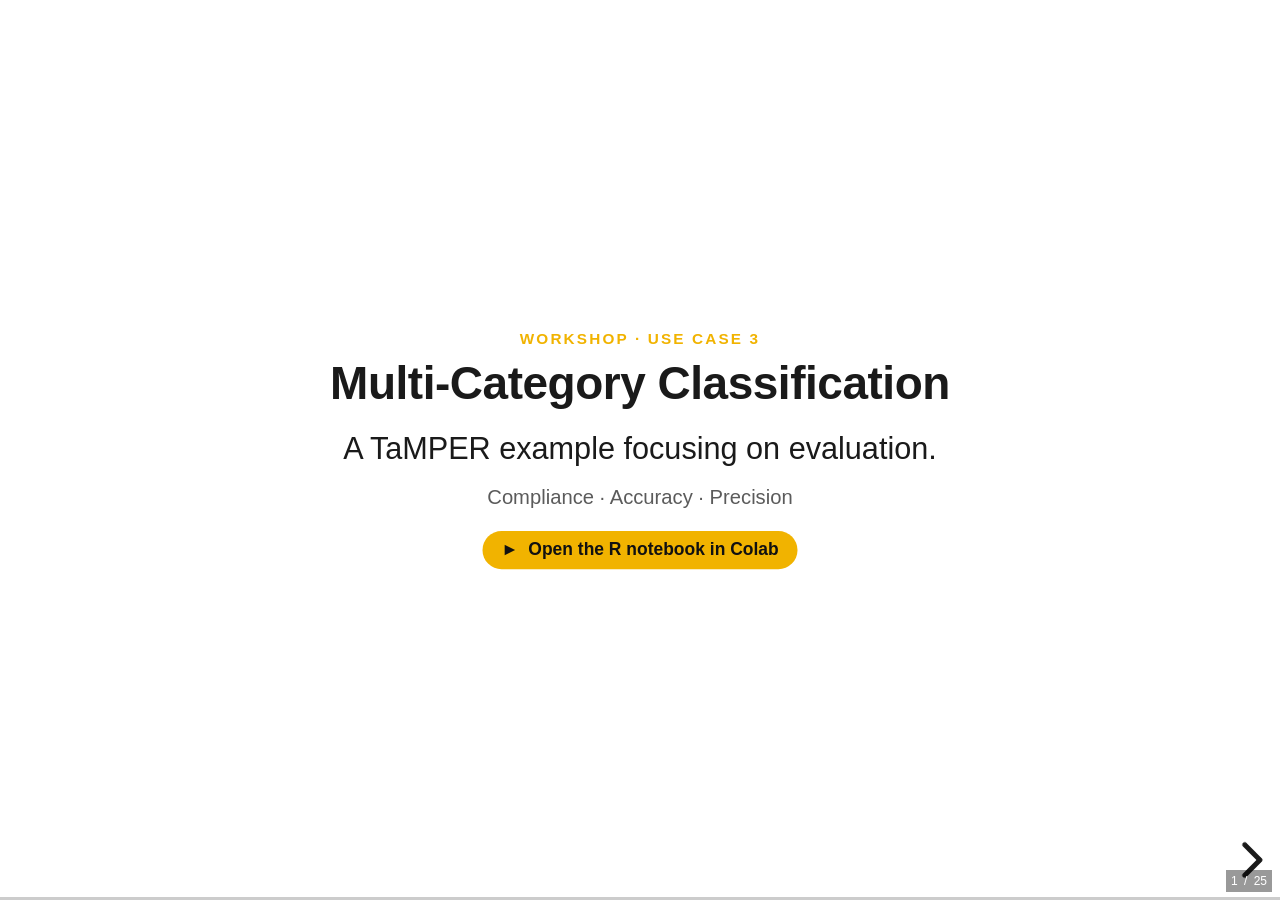
==== commit 5cb72226: "use-case-3: add prompt and temperature example slides before their comparisons - "Full vs simple pro" ====
--- a/docs/use-case-3-classification.html
+++ b/docs/use-case-3-classification.html
@@ -42,7 +42,7 @@
       .reveal .matrix { border-collapse:collapse; margin:.3em auto; font-size:.62em; }
       .reveal .matrix td, .reveal .matrix th { border:1px solid var(--line); padding:.3em .7em; }
       .reveal .matrix th { background:#fafafa; }
-      .reveal table.exmatrix { border-collapse:collapse; margin:.25em auto; font-size:.42em; width:97%; }
+      .reveal table.exmatrix { border-collapse:collapse; margin:.25em auto; font-size:.36em; width:97%; }
       .reveal table.exmatrix th, .reveal table.exmatrix td { border:1px solid var(--line); padding:.28em .45em; vertical-align:top; }
       .reveal table.exmatrix th { background:#fafafa; text-align:left; }
       .reveal table.exmatrix td.expl { text-align:left; }
@@ -159,6 +159,7 @@
 Twitter Bio: {text}
 
 Instructions:
+1) Carefully review the Task Overview, Definitions, Task, Instructions, and Output Format before responding.
 2) Return the output as valid JSON: {Category: &lt;"Business Stakeholder"|"Politician or Government Account"|"Media"|"General Public"&gt;, Explanation: &lt;Insert Explanation Here&gt;}.
 4) Review your choice against its definition: {text}
 5) Provide a brief explanation that justifies your choice over the other options.
@@ -291,10 +292,10 @@
           <p class="uc-kicker">2 &middot; Accuracy</p>
           <h2>Non-matching examples</h2>
           <table class="exmatrix">
-            <tr><th>Model</th><th>Bio</th><th>Gold &rarr; Predicted</th><th>Explanation</th></tr>
-            <tr><td class="cat">Qwen 3.6 (35B)</td><td class="expl">former web journalist and conference coordinator.</td><td class="cat">General Public &rarr; Media</td><td class="expl">The Twitter bio explicitly identifies the author as a 'former web journalist,' which directly aligns with the Media category's definition of information-dissemination entities and individual reporters who report on, interpret, and frame topics for the public. While the author also mentions being a conference coordinator, the primary professional identifier (journalist) clearly places them within the Media category rather than Business Stakeholder, Politician/Government, or General Public.</td></tr>
-            <tr><td class="cat">GPT-OSS (120B)</td><td class="expl">currently - https://t.co/bcd4efghij. former city counc…</td><td class="cat">Politicians/Government Accounts &rarr; General Public</td><td class="expl">The bio indicates the user is a former city council member and a past employee of the mayor's office, but does not hold a current elected or government position, nor does it mention any business or media affiliation. As a private individual reflecting on past public service, the author fits the General Public category.</td></tr>
-            <tr><td class="cat">Gemma 4 (31B)</td><td class="expl">sharing insights on local business growth, tips &amp; tren…</td><td class="cat">General Public &rarr; Business Stakeholder</td><td class="expl">The author identifies as an accountant with a business degree and focuses on 'local business growth,' 'smallbiz,' and various commercial sectors like 'fintech' and 'cloudservices.' This aligns with the Business Stakeholder definition of private-sector actors who promote economic growth and investment, whereas they lack the official authority of a government account, the reporting focus of the media, or the typical profile of a general resident.</td></tr>
+            <tr><th>Model</th><th>Bio</th><th>Gold standard</th><th>Predicted</th><th>Explanation</th></tr>
+            <tr><td class="cat">Qwen 3.6 (35B)</td><td class="expl">former web journalist and conference coordinator.</td><td>General Public</td><td class="cat">Media</td><td class="expl">The Twitter bio explicitly identifies the author as a 'former web journalist,' which directly aligns with the Media category's definition of information-dissemination entities and individual reporters who report on, interpret, and frame topics for the public. While the author also mentions being a conference coordinator, the primary professional identifier (journalist) clearly places them within the Media category rather than Business Stakeholder, Politician/Government, or General Public.</td></tr>
+            <tr><td class="cat">GPT-OSS (120B)</td><td class="expl">currently - https://t.co/bcd4efghij. former city council member and alum of the mayor's office under Mayor Jane Doe and Mayor John Smith.</td><td>Politicians/Government Accounts</td><td class="cat">General Public</td><td class="expl">The bio indicates the user is a former city council member and a past employee of the mayor's office, but does not hold a current elected or government position, nor does it mention any business or media affiliation. As a private individual reflecting on past public service, the author fits the General Public category.</td></tr>
+            <tr><td class="cat">Gemma 4 (31B)</td><td class="expl">sharing insights on local business growth, tips &amp; trends. follows, retweets≠endorsement. #accountant #businessdegree #eaglescout — #smallbiz #fintech #marketingtech #cloudservices #machinelearning</td><td>General Public</td><td class="cat">Business Stakeholder</td><td class="expl">The author identifies as an accountant with a business degree and focuses on 'local business growth,' 'smallbiz,' and various commercial sectors like 'fintech' and 'cloudservices.' This aligns with the Business Stakeholder definition of private-sector actors who promote economic growth and investment, whereas they lack the official authority of a government account, the reporting focus of the media, or the typical profile of a general resident.</td></tr>
           </table>
         </section>
 
@@ -400,11 +401,11 @@
           <h2>Imprecise examples</h2>
           <p class="note" style="margin:.1em 0 .25em;">Identical settings, run 5&times; &mdash; two runs that disagreed:</p>
           <table class="exmatrix">
-            <tr><th>Model</th><th>Bio</th><th>Gold standard</th><th>Predicted</th><th>Why (1st sentence)</th></tr>
-            <tr><td class="cat" rowspan="2">GPT-OSS (120B)</td><td class="expl" rowspan="2">currently - https://t.co/bcd4efghij. former city counc…</td><td rowspan="2">Politicians/Government Accounts</td><td class="cat">General Public</td><td class="expl">The bio indicates the user is a former city council member and a past employee of the mayor's office, but does not hold a current elected or government position, nor does it mention any business or media affiliation.</td></tr>
-            <tr><td class="cat">Politician or Government Account</td><td class="expl">The bio highlights a past elected position ('former city council member') and experience working in the mayor's office, indicating a clear affiliation with government and policy‑making roles.</td></tr>
-            <tr><td class="cat" rowspan="2">Qwen 3.6 (35B)</td><td class="expl" rowspan="2">educator, innovator, and strategic leader bridging adv…</td><td rowspan="2">Other Stakeholders</td><td class="cat">General Public</td><td class="expl">The Twitter bio describes an individual professional focused on education, innovation, and technology, without any explicit references to corporate deal promotion, government authority, or media reporting.</td></tr>
-            <tr><td class="cat">Business Stakeholder</td><td class="expl">The bio employs professional, corporate-focused language ('strategic leader,' 'bridging advanced technology with diverse sectors,' 'cutting-edge solutions') that aligns with private-sector professionals, tech executives, or consultants.</td></tr>
+            <tr><th>Model</th><th>Bio</th><th>Gold standard</th><th>Predicted</th><th>Explanation</th></tr>
+            <tr><td class="cat" rowspan="2">GPT-OSS (120B)</td><td class="expl" rowspan="2">currently - https://t.co/bcd4efghij. former city council member and alum of the mayor's office under Mayor Jane Doe and Mayor John Smith.</td><td rowspan="2">Politicians/Government Accounts</td><td class="cat">General Public</td><td class="expl">The bio indicates the user is a former city council member and a past employee of the mayor's office, but does not hold a current elected or government position, nor does it mention any business or media affiliation. As a private individual reflecting on past public service, the author fits the General Public category.</td></tr>
+            <tr><td class="cat">Politician or Government Account</td><td class="expl">The bio highlights a past elected position ('former city council member') and experience working in the mayor's office, indicating a clear affiliation with government and policy‑making roles. This aligns with the definition of Politician or Government Account, which includes elected officials and career civil servants. The user is not presented as a business representative, media outlet, or a typical private citizen, so the political/government classification is the best fit.</td></tr>
+            <tr><td class="cat" rowspan="2">Qwen 3.6 (35B)</td><td class="expl" rowspan="2">educator, innovator, and strategic leader bridging advanced technology with diverse sectors to develop cutting-edge solutions.</td><td rowspan="2">Other Stakeholders</td><td class="cat">General Public</td><td class="expl">The Twitter bio describes an individual professional focused on education, innovation, and technology, without any explicit references to corporate deal promotion, government authority, or media reporting. According to the provided definitions, the 'General Public' category serves as a catch-all for individual users who do not fit into the organized groups of Business Stakeholders, Politicians/Government, or Media. Since the bio lacks indicators of economic development advocacy, official government roles, or journalistic activity, it aligns best with the General Public classification.</td></tr>
+            <tr><td class="cat">Business Stakeholder</td><td class="expl">The bio employs professional, corporate-focused language ('strategic leader,' 'bridging advanced technology with diverse sectors,' 'cutting-edge solutions') that aligns with private-sector professionals, tech executives, or consultants. It lacks the official titles, policy references, or civic language typical of government accounts, contains no journalistic elements or news links characteristic of media, and is too professionally oriented to be considered a general public user. Thus, it best fits the Business Stakeholder category.</td></tr>
           </table>
         </section>
 
@@ -422,6 +423,17 @@
             Gemma perfectly reproducible; GPT-OSS the most variable.</p>
         </section>
 
+        <!-- FULL vs SIMPLE example -->
+        <section data-background-color="#ffffff">
+          <p class="uc-kicker">Comparison &middot; Prompt</p>
+          <h2>Full vs simple prompt example</h2>
+          <table class="exmatrix">
+            <tr><th>Prompt</th><th>Bio</th><th>Gold standard</th><th>Predicted</th><th>Explanation</th></tr>
+            <tr><td class="cat">Full (reform)</td><td class="expl" rowspan="2">public relations strategist &amp; author of 'The Spin Room: A Guide to Crisis Management'</td><td rowspan="2">General Public</td><td class="cat">General Public &#10003;</td><td class="expl">The Twitter bio identifies the user as a public relations strategist and author, indicating a professional background but lacking explicit markers of corporate representation, government authority, or journalistic reporting. According to the provided definitions, the General Public category encompasses 'all remaining individual users who do not belong to the three organized groups above.' Since the bio does not demonstrate direct promotion of a specific economic deal, official government ties, or news dissemination, the author best fits the General Public category.</td></tr>
+            <tr><td class="cat">Simple (org)</td><td class="cat">Business Stakeholder &#10007;</td><td class="expl">The bio identifies the user as a public relations strategist and author of a business/crisis management guide, indicating a professional role focused on corporate communications and consulting rather than politics, journalism, or personal use.</td></tr>
+          </table>
+        </section>
+
         <!-- COMPARE · Prompt -->
         <section data-background-color="#ffffff">
           <p class="uc-kicker">Comparison · Prompt</p>
@@ -433,6 +445,19 @@
           </table>
           <p class="note"><b>McNemar (accuracy): p = 0.002 — significant.</b> The full prompt is meaningfully more
             accurate (+11 pts) and more consistent. Qwen 3.6 · temp 0 · structured · 39 bios &times; 5.</p>
+        </section>
+
+        <!-- TEMPERATURE 0 vs 1 examples -->
+        <section data-background-color="#ffffff">
+          <p class="uc-kicker">Comparison &middot; Temperature</p>
+          <h2>Temperature 0 vs 1 examples</h2>
+          <table class="exmatrix">
+            <tr><th>Temperature</th><th>Bio</th><th>Gold standard</th><th>Predicted</th><th>Explanation</th></tr>
+            <tr><td class="cat" rowspan="2">0</td><td class="expl" rowspan="4">media consultant / communications expert. craft and execute press strategies for impactful media coverage. fmr tech news reporter &amp; PR lead for a leading financial analytics firm.</td><td rowspan="4">Media</td><td class="cat">Media &#10003;</td><td class="expl">The author's bio explicitly identifies them as a media consultant, communications expert, and former tech news reporter who crafts press strategies. This professional background in journalism, media relations, and press strategy aligns directly with the Media category, which encompasses individuals and entities focused on information dissemination, reporting, and communications. Unlike Business Stakeholders who actively promote specific economic deals for direct gain, or Politicians/Government Accounts who hold official policy-making roles, this profile centers on media strategy and journalistic experience, making Media the most accurate classification.</td></tr>
+            <tr><td class="cat">Media &#10003;</td><td class="expl">The author's bio explicitly identifies them as a 'media consultant,' 'communications expert,' and 'fmr tech news reporter,' which directly aligns with the Media category's focus on information dissemination, press coverage, and reporting. Their professional background centers on crafting press strategies and journalism, distinguishing them from direct business promoters, government officials, or general public commentators.</td></tr>
+            <tr><td class="cat" rowspan="2">1</td><td class="cat">Business Stakeholder &#10007;</td><td class="expl">The author identifies as a media consultant, communications expert, and PR lead for a financial analytics firm, with a focus on crafting press strategies for impactful coverage. This aligns with the Business Stakeholder category, which encompasses corporate representatives, spokespersons, and private-sector communications professionals who manage external relations and actively promote their organization's interests. Although the bio mentions being a former tech news reporter, their current primary role is corporate PR/communications rather than independent journalism, which distinguishes them from the Media category and places them firmly within the private-sector business stakeholder group.</td></tr>
+            <tr><td class="cat">Media &#10003;</td><td class="expl">The Twitter bio identifies the author as a 'media consultant,' 'communications expert,' and 'fmr tech news reporter' who specializes in crafting press strategies and securing media coverage. This background in journalism, public relations, and information dissemination aligns directly with the Media category, which explicitly includes reporters and information-dissemination entities. Unlike Business Stakeholders who actively promote specific economic deals or Politicians/Government accounts who engage in policy-making, this user's professional identity and stated expertise are centered on media relations and reporting, making Media the most accurate classification.</td></tr>
+          </table>
         </section>
 
         <!-- COMPARE · Temperature -->
